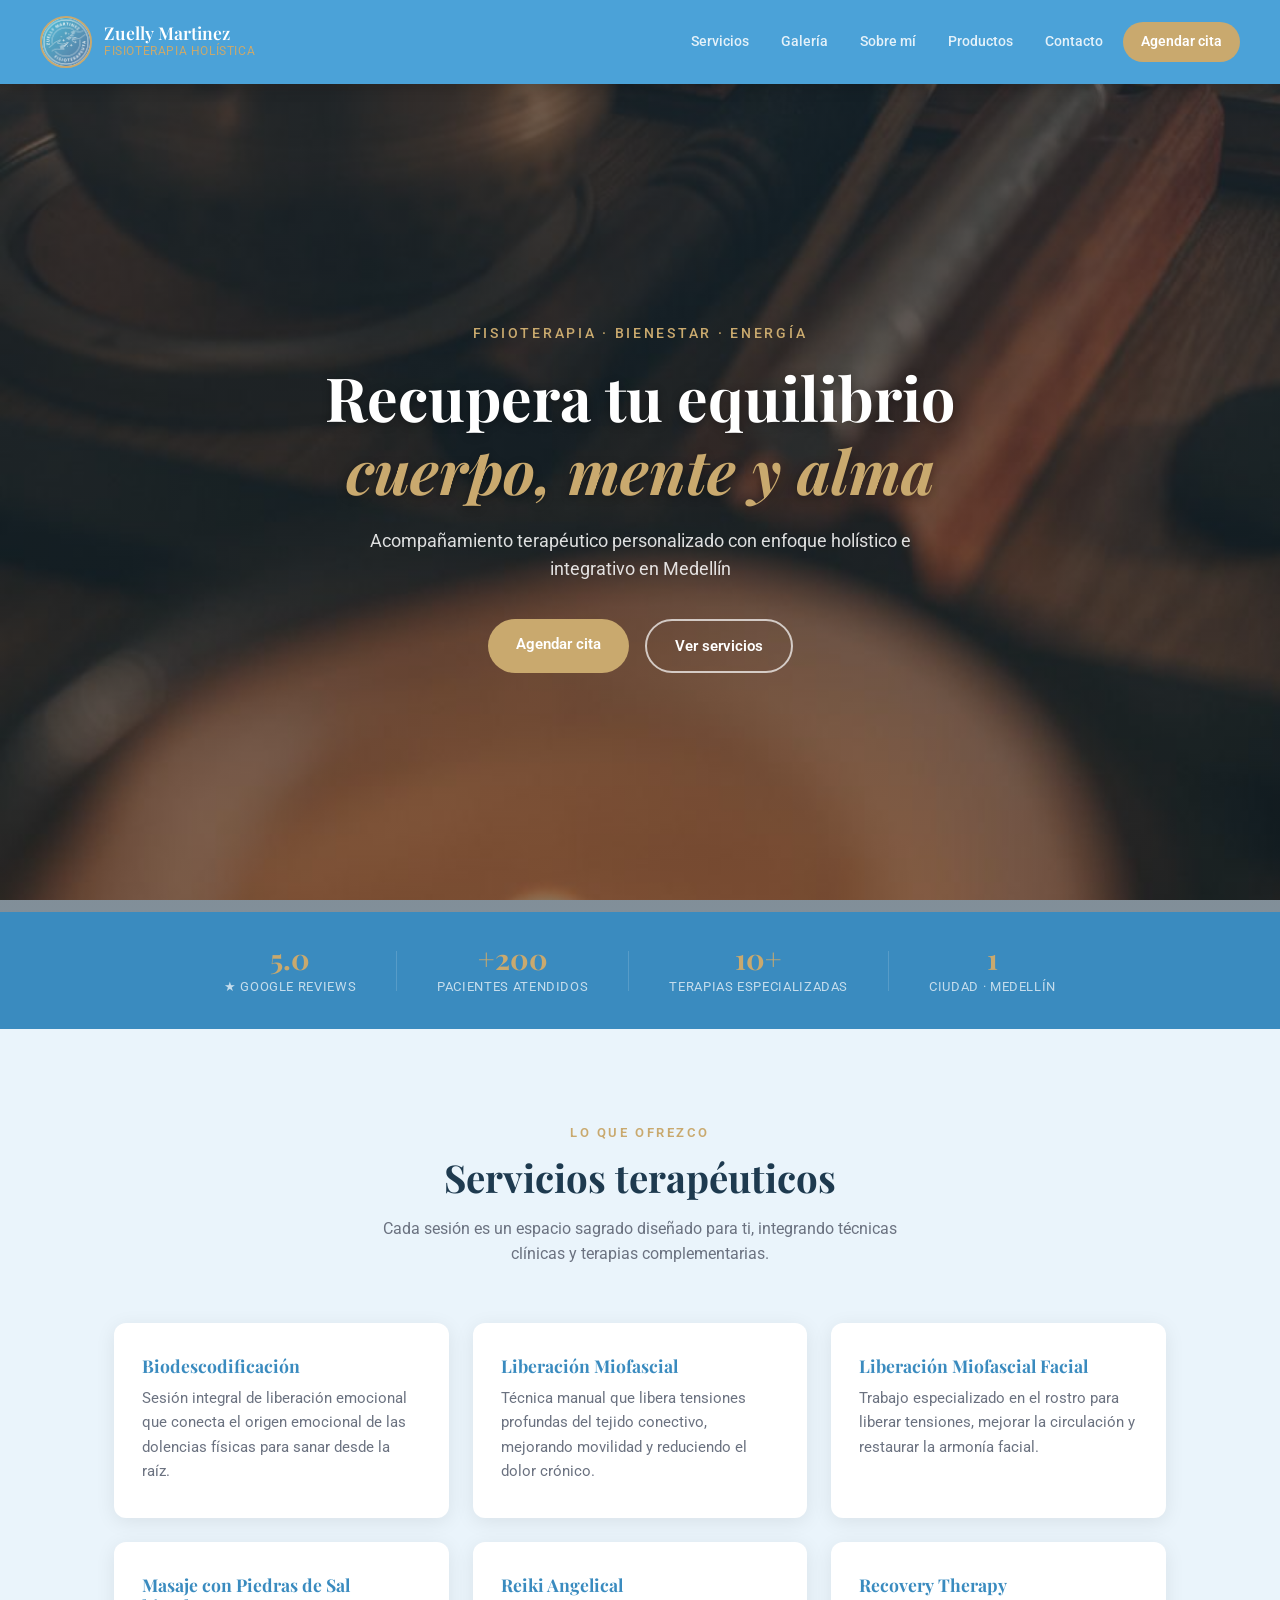
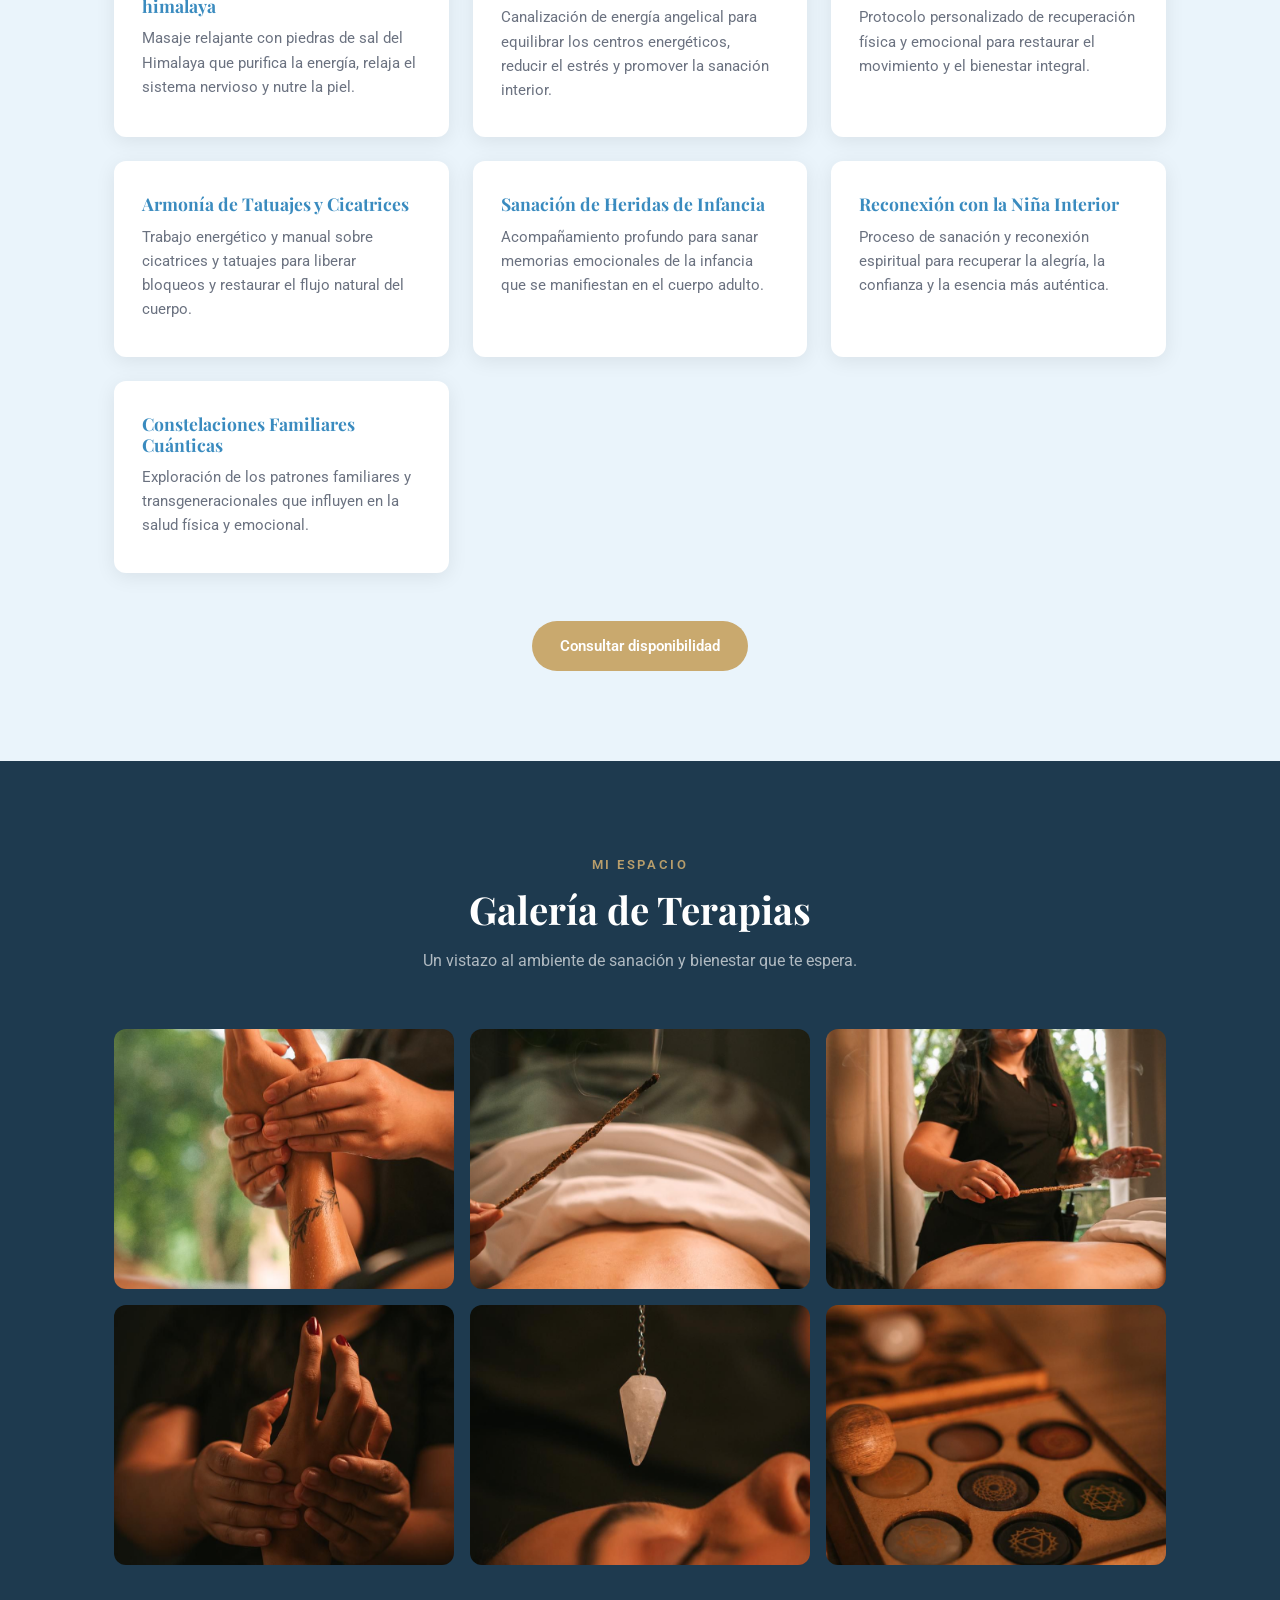
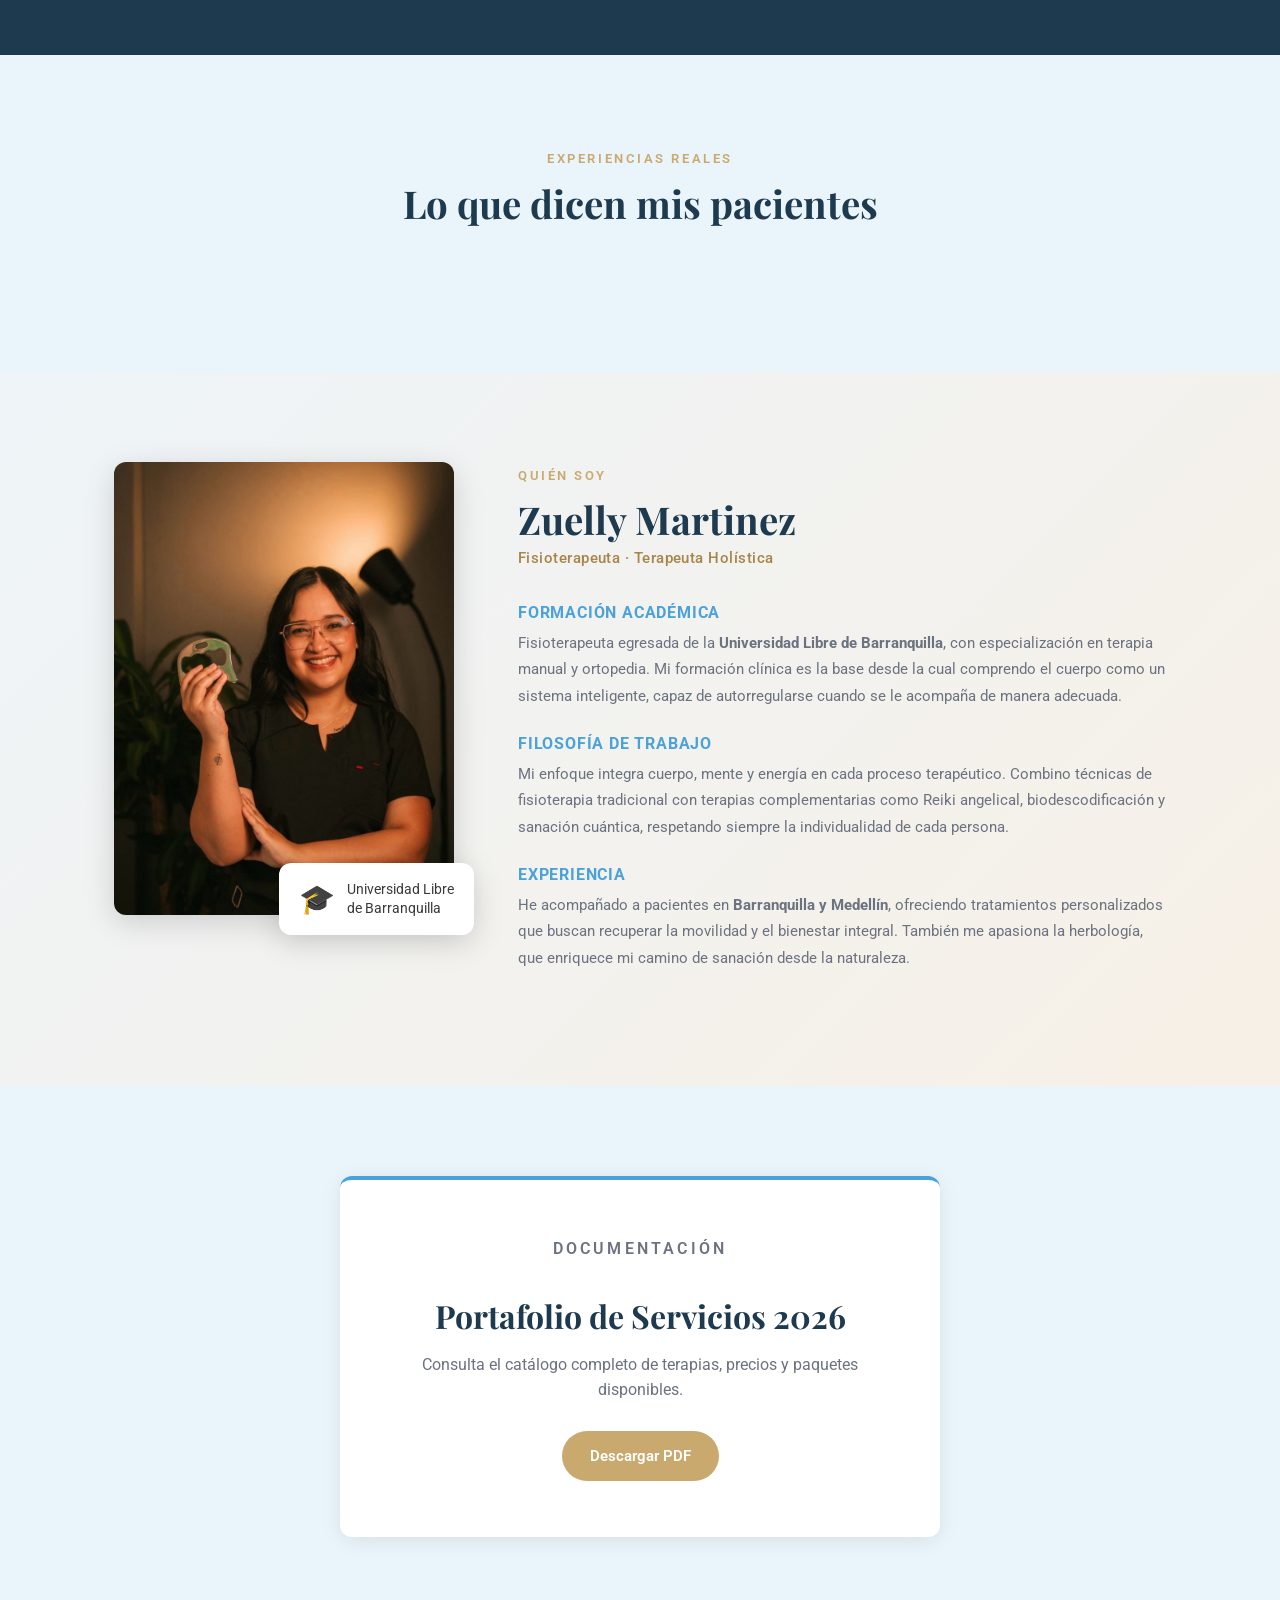
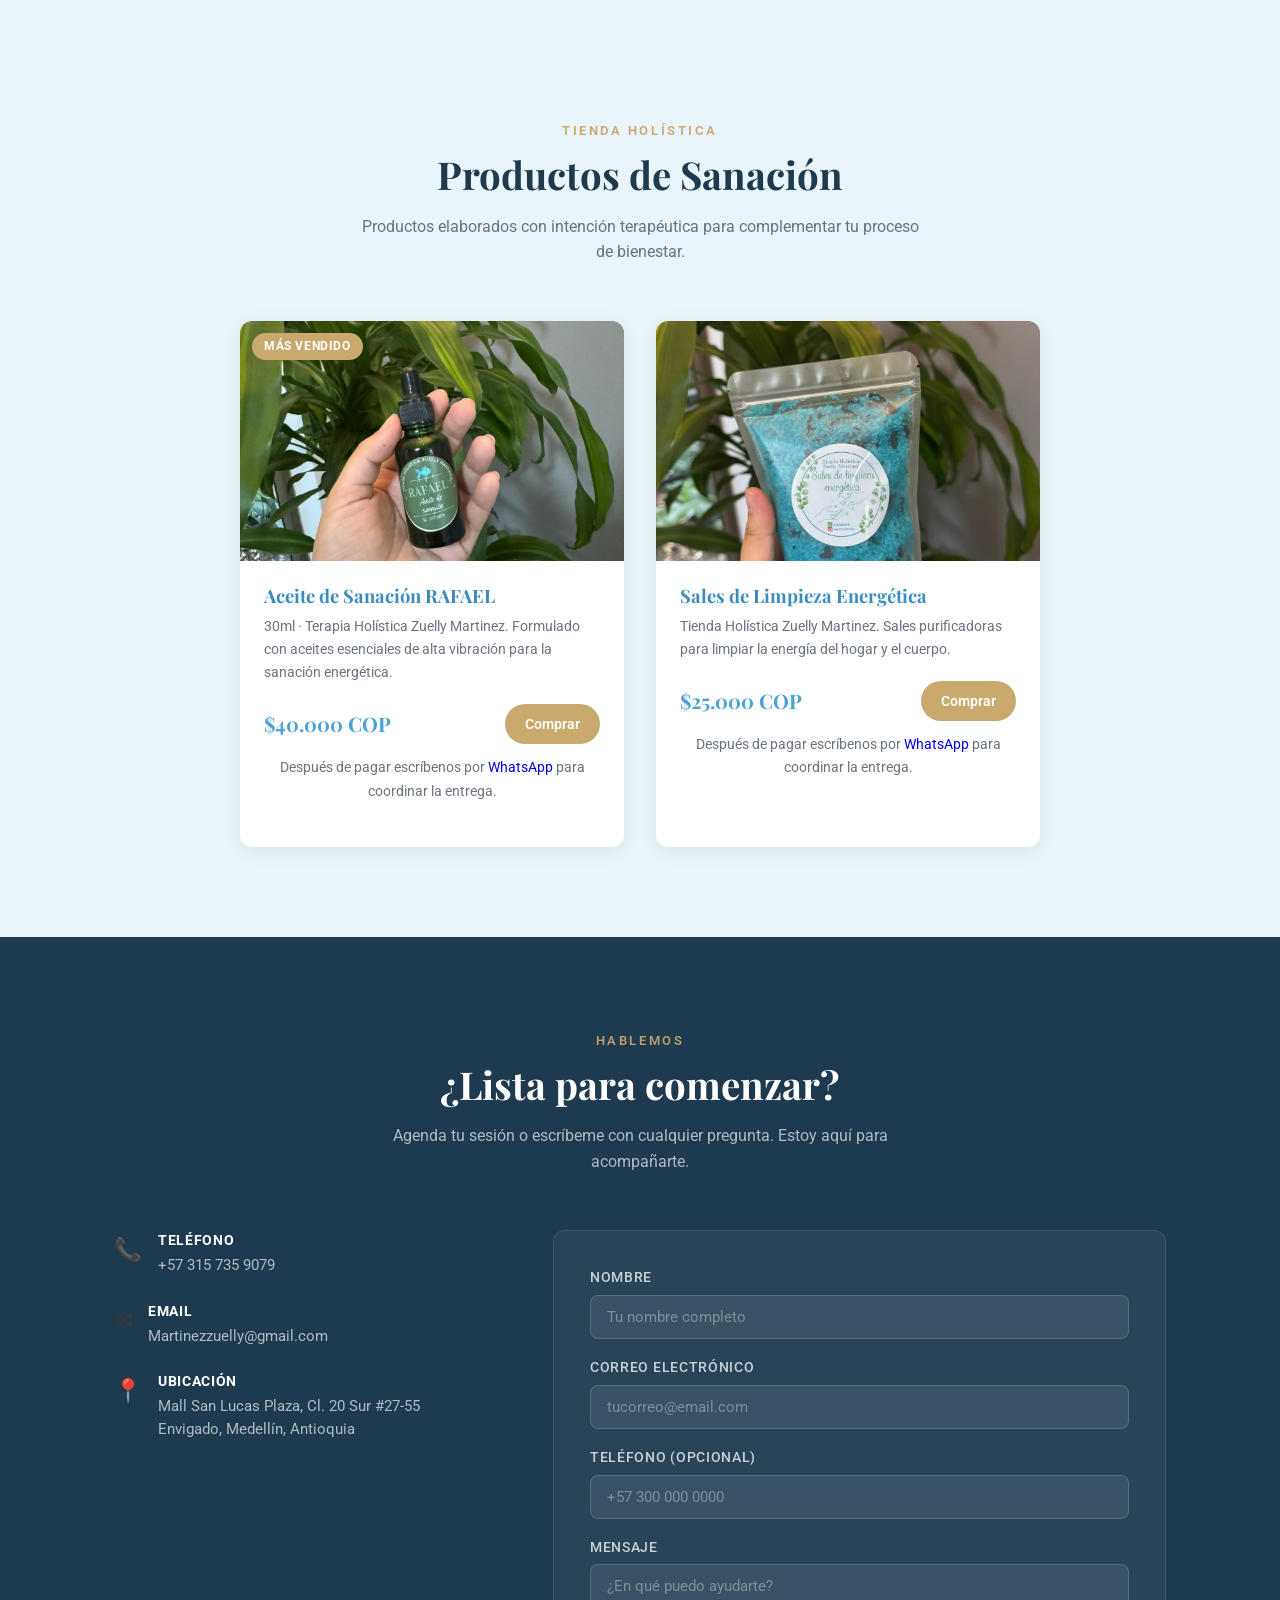
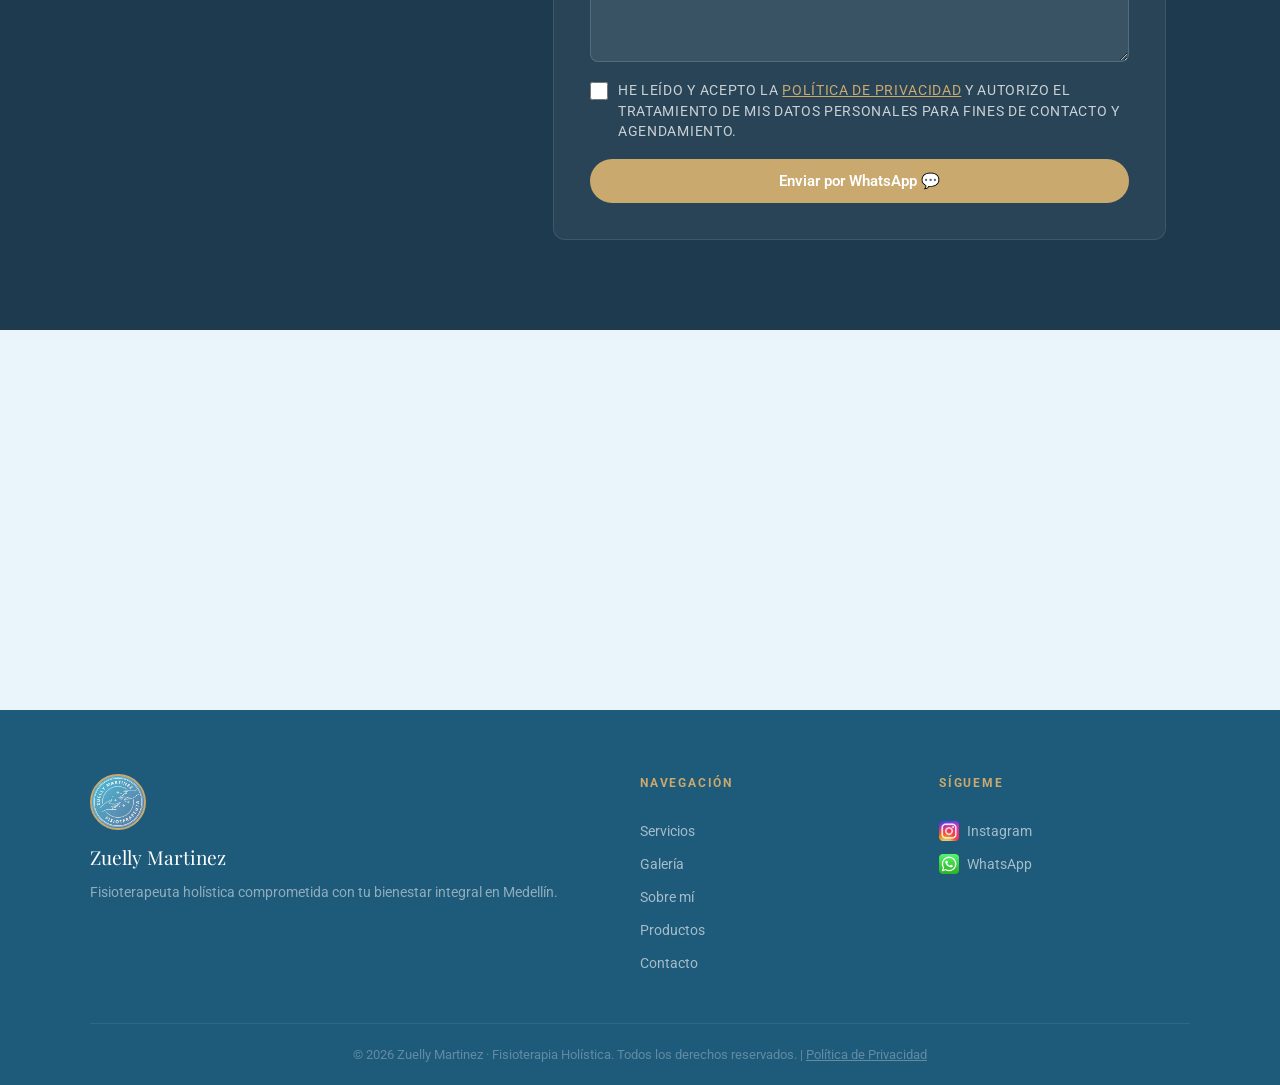
==== index.html @ 464d1be0 "Actualización de la página web" ====
<!DOCTYPE html>
<html lang="es">
<head>
  <meta charset="UTF-8">
  <meta name="viewport" content="width=device-width, initial-scale=1.0">
  <title>Zuelly Martinez · Fisioterapia Holística</title>
  <meta name="description" content="Fisioterapia holística en Medellín. Terapia manual, biodescodificación, Reiki angelical y más. Atención personalizada con Zuelly Martinez.">
  <link rel="icon" type="image/jpeg" href="Imagen7.jpg">
  <link rel="apple-touch-icon" href="Imagen7.jpg">
  <link rel="preconnect" href="https://fonts.googleapis.com">
  <link rel="preconnect" href="https://fonts.gstatic.com" crossorigin>
  <link href="https://fonts.googleapis.com/css2?family=Playfair+Display:ital,wght@0,400;0,600;0,700;1,400&family=Roboto:wght@300;400;500;700&display=swap" rel="stylesheet">
  <link rel="stylesheet" href="style.css">
</head>
<body>

  <!-- ── HEADER ── -->
  <header class="encabezado" id="encabezado">
    <div class="logo-nav">
      <img src="Imagen7.jpg" alt="Logo Zuelly Martinez Fisioterapeuta" class="logo">
      <div class="logo-texto">
        <span class="logo-nombre">Zuelly Martinez</span>
        <span class="logo-subtitulo">Fisioterapia Holística</span>
      </div>
    </div>
    <button class="hamburguesa" id="btnMenu" aria-label="Abrir menú" aria-expanded="false">
      <span></span><span></span><span></span>
    </button>
    <nav id="menuNav">
      <a href="#servicios" class="nav-link">Servicios</a>
      <a href="#galeria" class="nav-link">Galería</a>
      <a href="#sobre" class="nav-link">Sobre mí</a>
      <a href="#productos" class="nav-link">Productos</a>
      <a href="#contacto" class="nav-link">Contacto</a>
      <a href="https://wa.me/573157359079?text=Hola, quiero agendar una cita" class="nav-cita" target="_blank">Agendar cita</a>
    </nav>
  </header>

  <!-- ── HERO ── -->
  <section class="hero" id="hero">
    <div class="hero-contenido">
      <p class="hero-etiqueta">Fisioterapia · Bienestar · Energía</p>
      <h1>Recupera tu equilibrio<br><em>cuerpo, mente y alma</em></h1>
      <p class="hero-desc">Acompañamiento terapéutico personalizado con enfoque holístico e integrativo en Medellín</p>
      <div class="hero-botones">
        <a href="https://wa.me/573157359079?text=Hola, quiero agendar una cita" class="btn btn-primario" target="_blank">Agendar cita</a>
        <a href="#servicios" class="btn btn-secundario">Ver servicios</a>
      </div>
    </div>
  </section>

  <!-- ── FRANJA DE CONFIANZA ── -->
  <div class="franja-confianza">
    <div class="franja-item"><span class="franja-num">5.0</span><span class="franja-label">★ Google Reviews</span></div>
    <div class="franja-sep"></div>
    <div class="franja-item"><span class="franja-num">+200</span><span class="franja-label">Pacientes atendidos</span></div>
    <div class="franja-sep"></div>
    <div class="franja-item"><span class="franja-num">10+</span><span class="franja-label">Terapias especializadas</span></div>
    <div class="franja-sep"></div>
    <div class="franja-item"><span class="franja-num">1</span><span class="franja-label">Ciudad · Medellín</span></div>
  </div>

  <!-- ── SERVICIOS ── -->
  <section id="servicios" class="seccion seccion-clara">
    <div class="contenedor">
      <div class="seccion-encabezado animar">
        <p class="etiqueta-seccion">Lo que ofrezco</p>
        <h2>Servicios terapéuticos</h2>
        <p class="seccion-desc">Cada sesión es un espacio sagrado diseñado para ti, integrando técnicas clínicas y terapias complementarias.</p>
      </div>
      <div class="servicios-grid">

        <div class="servicio-card animar">
          <h3>Biodescodificación</h3>
          <p>Sesión integral de liberación emocional que conecta el origen emocional de las dolencias físicas para sanar desde la raíz.</p>
        </div>

        <div class="servicio-card animar">
          <h3>Liberación Miofascial</h3>
          <p>Técnica manual que libera tensiones profundas del tejido conectivo, mejorando movilidad y reduciendo el dolor crónico.</p>
        </div>

        <div class="servicio-card animar">
          <h3>Liberación Miofascial Facial</h3>
          <p>Trabajo especializado en el rostro para liberar tensiones, mejorar la circulación y restaurar la armonía facial.</p>
        </div>

        <div class="servicio-card animar">
          <h3>Masaje con Piedras de Sal himalaya</h3>
          <p>Masaje relajante con piedras de sal del Himalaya que purifica la energía, relaja el sistema nervioso y nutre la piel.</p>
        </div>

        <div class="servicio-card animar">
          <h3>Reiki Angelical</h3>
          <p>Canalización de energía angelical para equilibrar los centros energéticos, reducir el estrés y promover la sanación interior.</p>
        </div>

        <div class="servicio-card animar">
          <h3>Recovery Therapy</h3>
          <p>Protocolo personalizado de recuperación física y emocional para restaurar el movimiento y el bienestar integral.</p>
        </div>

        <div class="servicio-card animar">
          <h3>Armonía de Tatuajes y Cicatrices</h3>
          <p>Trabajo energético y manual sobre cicatrices y tatuajes para liberar bloqueos y restaurar el flujo natural del cuerpo.</p>
        </div>

        <div class="servicio-card animar">
          <h3>Sanación de Heridas de Infancia</h3>
          <p>Acompañamiento profundo para sanar memorias emocionales de la infancia que se manifiestan en el cuerpo adulto.</p>
        </div>

        <div class="servicio-card animar">
          <h3>Reconexión con la Niña Interior</h3>
          <p>Proceso de sanación y reconexión espiritual para recuperar la alegría, la confianza y la esencia más auténtica.</p>
        </div>

        <div class="servicio-card animar">
          <h3>Constelaciones Familiares Cuánticas</h3>
          <p>Exploración de los patrones familiares y transgeneracionales que influyen en la salud física y emocional.</p>
        </div>

      </div>
      <div class="seccion-cta animar">
        <a href="https://wa.me/573157359079?text=Hola, quiero saber más sobre los servicios" class="btn btn-primario" target="_blank">Consultar disponibilidad</a>
      </div>
    </div>
  </section>

  <!-- ── GALERÍA ── -->
  <section id="galeria" class="seccion seccion-oscura">
    <div class="contenedor">
      <div class="seccion-encabezado animar">
        <p class="etiqueta-seccion etiqueta-clara">Mi espacio</p>
        <h2 class="titulo-claro">Galería de Terapias</h2>
        <p class="seccion-desc seccion-desc-clara">Un vistazo al ambiente de sanación y bienestar que te espera.</p>
      </div>
      <div class="galeria">
        <img src="Imagen9.jpeg" alt="Terapia emocional" class="animar">
        <img src="Imagen2.jpeg" alt="Liberación miofascial" class="animar">
        <img src="Imagen3.jpeg" alt="Aromaterapia y sahumerios" class="animar">
        <img src="Imagen4.jpeg" alt="Masaje de manos" class="animar">
        <img src="Imagen5.jpeg" alt="Liberación" class="animar">
        <img src="Imagen6.jpeg" alt="Reiki Angelical" class="animar">
      </div>
    </div>
  </section>

  <!-- ── TESTIMONIOS ── -->
  <section id="testimonios" class="seccion seccion-clara">
    <div class="contenedor">
      <div class="seccion-encabezado animar">
        <p class="etiqueta-seccion">Experiencias reales</p>
        <h2>Lo que dicen mis pacientes</h2>
      </div>
      <script src="https://elfsightcdn.com/platform.js" async></script>
      <div class="elfsight-app-b4d29e87-2f06-43e1-bfb2-ed4f11921276" data-elfsight-app-lazy></div>
    </div>
  </section>

  <!-- ── SOBRE MÍ ── -->
  <section id="sobre" class="seccion seccion-acento">
    <div class="contenedor">
      <div class="sobre-grid">
        <div class="sobre-imagen animar-izq">
          <img src="Imagen1.jpeg" alt="Zuelly Martinez Fisioterapeuta" class="foto-perfil">
          <div class="sobre-badge">
            <span>🎓</span>
            <p>Universidad Libre<br>de Barranquilla</p>
          </div>
        </div>
        <div class="sobre-texto animar-der">
          <p class="etiqueta-seccion">Quién soy</p>
          <h2>Zuelly Martinez</h2>
          <p class="sobre-cargo">Fisioterapeuta · Terapeuta Holística</p>

          <div class="sobre-bloque">
            <h3>Formación Académica</h3>
            <p>Fisioterapeuta egresada de la <strong>Universidad Libre de Barranquilla</strong>, con especialización en terapia manual y ortopedia. Mi formación clínica es la base desde la cual comprendo el cuerpo como un sistema inteligente, capaz de autorregularse cuando se le acompaña de manera adecuada.</p>
          </div>

          <div class="sobre-bloque">
            <h3>Filosofía de Trabajo</h3>
            <p>Mi enfoque integra cuerpo, mente y energía en cada proceso terapéutico. Combino técnicas de fisioterapia tradicional con terapias complementarias como Reiki angelical, biodescodificación y sanación cuántica, respetando siempre la individualidad de cada persona.</p>
          </div>

          <div class="sobre-bloque">
            <h3>Experiencia</h3>
            <p>He acompañado a pacientes en <strong>Barranquilla y Medellín</strong>, ofreciendo tratamientos personalizados que buscan recuperar la movilidad y el bienestar integral. También me apasiona la herbología, que enriquece mi camino de sanación desde la naturaleza.</p>
          </div>

          
        </div>
      </div>
    </div>
  </section>

  <!-- ── PORTAFOLIO ── -->
  <section id="portafolio" class="seccion seccion-clara">
    <div class="contenedor">
      <div class="portafolio-caja animar">
        <p class="etiqueta-seccion">Documentación</p>
        <h2>Portafolio de Servicios 2026</h2>
        <p>Consulta el catálogo completo de terapias, precios y paquetes disponibles.</p>
        <a href="Portafolio.pdf" class="btn btn-primario" target="_blank">Descargar PDF</a>
      </div>
    </div>
  </section>

  <!-- ── PRODUCTOS ── -->
  <section id="productos" class="seccion seccion-clara">
    <div class="contenedor">
      <div class="seccion-encabezado animar">
        <p class="etiqueta-seccion">Tienda holística</p>
        <h2>Productos de Sanación</h2>
        <p class="seccion-desc">Productos elaborados con intención terapéutica para complementar tu proceso de bienestar.</p>
      </div>
      <div class="productos-grid">

        <div class="producto-card animar">
          <div class="producto-imagen">
            <img src="Aceite1.jpeg" alt="Aceite de sanación RAFAEL">
            <span class="producto-badge">Más vendido</span>
          </div>
          <div class="producto-info">
            <h3>Aceite de Sanación RAFAEL</h3>
            <p>30ml · Terapia Holística Zuelly Martinez. Formulado con aceites esenciales de alta vibración para la sanación energética.</p>
            <div class="producto-footer">
              <span class="precio">$40.000 COP</span>
              <a href="https://checkout.bold.co/payment/LNK_QHDM77VM5R" class="btn btn-primario btn-sm" target="_blank">Comprar</a>
            </div>
            <p class="producto-nota">Después de pagar escríbenos por <a href="https://wa.me/573157359079?text=Hola%20Zuelly%2C%20acabo%20de%20pagar%20el%20Aceite%20RAFAEL%20%F0%9F%8C%BF%20%C2%BFc%C3%B3mo%20coordinamos%20la%20entrega%3F" target="_blank">WhatsApp</a> para coordinar la entrega.</p>
          </div>
        </div>

        <div class="producto-card animar">
          <div class="producto-imagen">
            <img src="Sal1.jpeg" alt="Sales de limpieza energética">
          </div>
          <div class="producto-info">
            <h3>Sales de Limpieza Energética</h3>
            <p>Tienda Holística Zuelly Martinez. Sales purificadoras para limpiar la energía del hogar y el cuerpo.</p>
            <div class="producto-footer">
              <span class="precio">$25.000 COP</span>
              <a href="https://checkout.bold.co/payment/LNK_18GA91V3G4" class="btn btn-primario btn-sm" target="_blank">Comprar</a>
            </div>
            <p class="producto-nota">Después de pagar escríbenos por <a href="https://wa.me/573157359079?text=Hola%20Zuelly%2C%20acabo%20de%20pagar%20las%20Sales%20Energ%C3%A9ticas%20%E2%9C%A8%20%C2%BFc%C3%B3mo%20coordinamos%20la%20entrega%3F" target="_blank">WhatsApp</a> para coordinar la entrega.</p>
          </div>
        </div>

      </div>
    </div>
  </section>

  <!-- ── CONTACTO ── -->
  <section id="contacto" class="seccion seccion-oscura">
    <div class="contenedor">
      <div class="seccion-encabezado animar">
        <p class="etiqueta-seccion etiqueta-clara">Hablemos</p>
        <h2 class="titulo-claro">¿Lista para comenzar?</h2>
        <p class="seccion-desc seccion-desc-clara">Agenda tu sesión o escríbeme con cualquier pregunta. Estoy aquí para acompañarte.</p>
      </div>
      <div class="contacto-grid">

        <div class="contacto-info animar-izq">
          <div class="contacto-dato">
            <span class="contacto-icono">📞</span>
            <div>
              <strong>Teléfono</strong>
              <p>+57 315 735 9079</p>
            </div>
          </div>
          <div class="contacto-dato">
            <span class="contacto-icono">✉</span>
            <div>
              <strong>Email</strong>
              <p>Martinezzuelly@gmail.com</p>
            </div>
          </div>
          <div class="contacto-dato">
            <span class="contacto-icono">📍</span>
            <div>
              <strong>Ubicación</strong>
              <p>Mall San Lucas Plaza, Cl. 20 Sur #27-55<br>Envigado, Medellín, Antioquia</p>
            </div>
          </div>
          </a>
        </div>

        <form class="formulario-contacto animar-der" id="formContacto">
          <div class="campo">
            <label for="nombre">Nombre</label>
            <input type="text" id="nombre" name="nombre" placeholder="Tu nombre completo" required>
          </div>
          <div class="campo">
            <label for="email">Correo electrónico</label>
            <input type="email" id="email" name="email" placeholder="tucorreo@email.com" required>
          </div>
          <div class="campo">
            <label for="telefono">Teléfono (opcional)</label>
            <input type="tel" id="telefono" name="telefono" placeholder="+57 300 000 0000">
          </div>
          <div class="campo">
            <label for="mensaje">Mensaje</label>
            <textarea id="mensaje" name="mensaje" rows="4" placeholder="¿En qué puedo ayudarte?" required></textarea>
          </div>
          <div class="campo campo-consentimiento">
            <label class="check-privacidad">
              <input type="checkbox" id="consentimiento" name="consentimiento" required>
              <span>He leído y acepto la <a href="politicas-privacidad.html" target="_blank">Política de Privacidad</a> y autorizo el tratamiento de mis datos personales para fines de contacto y agendamiento.</span>
            </label>
          </div>
          <button type="submit" class="btn btn-primario">Enviar por WhatsApp 💬</button>
        </form>

      </div>
    </div>
  </section>

  <!-- ── MAPA ── -->
  <div class="mapa">
    <iframe src="https://www.google.com/maps/embed?pb=!1m18!1m12!1m3!1d3966.6259083208843!2d-75.57082388940442!3d6.1807991270250255!2m3!1f0!2f0!3f0!3m2!1i1024!2i768!4f13.1!3m3!1m2!1s0x8e4682f6a94a55e3%3A0x7a256710fd4fad69!2sSan%20Lucas%20Plaza!5e0!3m2!1ses!2sco!4v1767748497075!5m2!1ses!2sco"
      width="100%" height="100%" style="border:0;" allowfullscreen="" loading="lazy" referrerpolicy="no-referrer-when-downgrade">
    </iframe>
  </div>

  <!-- ── FOOTER ── -->
  <footer class="footer">
    <div class="footer-grid">
      <div class="footer-marca">
        <img src="Imagen7.jpg" alt="Logo Zuelly Martinez" class="footer-logo">
        <p class="footer-nombre">Zuelly Martinez</p>
        <p class="footer-desc">Fisioterapeuta holística comprometida con tu bienestar integral en Medellín.</p>
      </div>
      <div class="footer-links">
        <p class="footer-titulo">Navegación</p>
        <a href="#servicios">Servicios</a>
        <a href="#galeria">Galería</a>
        <a href="#sobre">Sobre mí</a>
        <a href="#productos">Productos</a>
        <a href="#contacto">Contacto</a>
      </div>
      <div class="footer-redes">
        <p class="footer-titulo">Sígueme</p>
        <a href="https://www.instagram.com/martinezzuellyy?igsh=MWkweWhjbnFtM3dxbA==" target="_blank" class="footer-red">
          <img src="logoig.png" alt="Instagram" class="icono-red"> Instagram
        </a>
        <a href="https://wa.me/message/W6KN2INZDE35G1" target="_blank" class="footer-red">
          <img src="Logowhats.png" alt="WhatsApp" class="icono-red"> WhatsApp
        </a>
      </div>
    </div>
    <div class="footer-bottom">
      <p>&copy; 2026 Zuelly Martinez · Fisioterapia Holística. Todos los derechos reservados. | <a href="politicas-privacidad.html" style="color:inherit;text-decoration:underline;">Política de Privacidad</a></p>
    </div>
  </footer>

  <script>
    // ── Menú hamburguesa ──
    const btnMenu = document.getElementById('btnMenu');
    const menuNav = document.getElementById('menuNav');

    btnMenu.addEventListener('click', () => {
      const abierto = menuNav.classList.toggle('abierto');
      btnMenu.classList.toggle('activo');
      btnMenu.setAttribute('aria-expanded', abierto);
    });

    document.querySelectorAll('.nav-link, .nav-cita').forEach(link => {
      link.addEventListener('click', () => {
        menuNav.classList.remove('abierto');
        btnMenu.classList.remove('activo');
        btnMenu.setAttribute('aria-expanded', false);
      });
    });

    // ── Header scroll: se vuelve más compacto al bajar ──
    window.addEventListener('scroll', () => {
      document.getElementById('encabezado').classList.toggle('scrolled', window.scrollY > 50);
    });

    // ── Formulario → WhatsApp ──
    document.getElementById('formContacto').addEventListener('submit', function(e) {
      e.preventDefault();
      const nombre   = document.getElementById('nombre').value.trim();
      const email    = document.getElementById('email').value.trim();
      const telefono = document.getElementById('telefono').value.trim();
      const mensaje  = document.getElementById('mensaje').value.trim();
      const consentimiento = document.getElementById('consentimiento').checked;

      if (!consentimiento) {
        alert('Para continuar, por favor acepta la Política de Privacidad.');
        return;
      }

      let texto = `Hola Zuelly, te escribo desde tu página web 👋\n\n`;
      texto += `*Nombre:* ${nombre}\n`;
      texto += `*Email:* ${email}\n`;
      if (telefono) texto += `*Teléfono:* ${telefono}\n`;
      texto += `\n*Mensaje:*\n${mensaje}`;

      window.open(`https://wa.me/573157359079?text=${encodeURIComponent(texto)}`, '_blank');
      this.reset();
    });

    // ── Animaciones al hacer scroll ──
    const observador = new IntersectionObserver((entradas) => {
      entradas.forEach(entrada => {
        if (entrada.isIntersecting) {
          entrada.target.classList.add('visible');
          observador.unobserve(entrada.target);
        }
      });
    }, { threshold: 0.12 });

    document.querySelectorAll('.animar, .animar-izq, .animar-der').forEach(el => {
      observador.observe(el);
    });
  </script>
</body>
</html>
---- style.css ----
/* ═══════════════════════════════════════
   VARIABLES Y BASE
═══════════════════════════════════════ */
:root {
  --primario:    #4ba2d8;   /* azul celeste */
  --primario-d:  #3a8bbf;   /* azul celeste oscuro */
  --acento:      #c9a96e;   /* dorado cálido */
  --acento-d:    #a8854a;   /* dorado oscuro */
  --oscuro:      #1e3a4f;   /* azul muy oscuro */
  --claro:       #eaf4fb;   /* fondo azul muy claro */
  --blanco:      #ffffff;
  --texto:       #3a3a3a;
  --texto-suave: #6b7280;
  --radio:       12px;
  --sombra:      0 4px 20px rgba(0,0,0,0.08);
  --sombra-hover:0 8px 30px rgba(0,0,0,0.15);
  --transicion:  0.3s ease;
}

*, *::before, *::after { box-sizing: border-box; margin: 0; padding: 0; }

html { scroll-behavior: smooth; }

body {
  font-family: 'Roboto', sans-serif;
  color: var(--texto);
  background: var(--claro);
  line-height: 1.6;
}

h1, h2, h3 { font-family: 'Playfair Display', serif; line-height: 1.2; }

img { max-width: 100%; display: block; }

a { text-decoration: none; }

.contenedor {
  max-width: 1100px;
  margin: 0 auto;
  padding: 0 24px;
}

/* ═══════════════════════════════════════
   BOTONES
═══════════════════════════════════════ */
.btn {
  display: inline-block;
  padding: 13px 28px;
  border-radius: 50px;
  font-weight: 600;
  font-size: 0.95rem;
  transition: all var(--transicion);
  cursor: pointer;
  border: none;
  font-family: 'Roboto', sans-serif;
}

.btn-primario {
  background: var(--acento);
  color: var(--blanco);
}
.btn-primario:hover {
  background: var(--acento-d);
  transform: translateY(-2px);
  box-shadow: 0 6px 20px rgba(201,169,110,0.4);
}

.btn-secundario {
  background: transparent;
  color: var(--blanco);
  border: 2px solid rgba(255,255,255,0.7);
}
.btn-secundario:hover {
  background: rgba(255,255,255,0.15);
  border-color: var(--blanco);
}

.btn-whatsapp {
  background: #25d366;
  color: var(--blanco);
  display: inline-block;
  padding: 13px 28px;
  border-radius: 50px;
  font-weight: 600;
  font-size: 0.95rem;
  transition: all var(--transicion);
  margin-top: 8px;
}
.btn-whatsapp:hover {
  background: #1ebe5d;
  transform: translateY(-2px);
  box-shadow: 0 6px 20px rgba(37,211,102,0.4);
}

.btn-sm { padding: 9px 20px; font-size: 0.88rem; }

/* ═══════════════════════════════════════
   HEADER
═══════════════════════════════════════ */
.encabezado {
  position: sticky;
  top: 0;
  z-index: 1000;
  display: flex;
  justify-content: space-between;
  align-items: center;
  padding: 16px 40px;
  background: var(--primario);
  box-shadow: 0 2px 15px rgba(0,0,0,0.2);
  transition: padding var(--transicion), background var(--transicion);
}

.encabezado.scrolled {
  padding: 10px 40px;
  background: var(--primario-d);
}

.logo-nav { display: flex; align-items: center; gap: 12px; }

.logo {
  width: 52px; height: 52px;
  border-radius: 50%;
  object-fit: cover;
  border: 2px solid var(--acento);
  transition: width var(--transicion), height var(--transicion);
}
.encabezado.scrolled .logo { width: 40px; height: 40px; }

.logo-texto { display: flex; flex-direction: column; }
.logo-nombre {
  font-family: 'Playfair Display', serif;
  font-size: 1.1rem;
  color: var(--blanco);
  font-weight: 600;
  line-height: 1.1;
}
.logo-subtitulo {
  font-size: 0.75rem;
  color: var(--acento);
  letter-spacing: 0.05em;
  text-transform: uppercase;
}

#menuNav { display: flex; align-items: center; gap: 8px; }

#menuNav a {
  color: rgba(255,255,255,0.85);
  font-size: 0.9rem;
  font-weight: 500;
  padding: 6px 12px;
  border-radius: 6px;
  transition: color var(--transicion), background var(--transicion);
}
#menuNav a:hover { color: var(--blanco); background: rgba(255,255,255,0.1); }

.nav-cita {
  background: var(--acento) !important;
  color: var(--blanco) !important;
  border-radius: 50px !important;
  padding: 8px 18px !important;
  font-weight: 600 !important;
}
.nav-cita:hover {
  background: var(--acento-d) !important;
  transform: translateY(-1px);
}

/* Hamburguesa */
.hamburguesa {
  display: none;
  flex-direction: column;
  justify-content: space-between;
  width: 28px; height: 20px;
  background: none; border: none;
  cursor: pointer; padding: 0; z-index: 100;
}
.hamburguesa span {
  display: block; width: 100%; height: 2.5px;
  background: var(--blanco); border-radius: 3px;
  transition: transform 0.3s ease, opacity 0.3s ease;
}
.hamburguesa.activo span:nth-child(1) { transform: translateY(8.75px) rotate(45deg); }
.hamburguesa.activo span:nth-child(2) { opacity: 0; }
.hamburguesa.activo span:nth-child(3) { transform: translateY(-8.75px) rotate(-45deg); }

/* ═══════════════════════════════════════
   HERO
═══════════════════════════════════════ */
.hero {
  background-image: url('Imagen10.jpg');
  background-size: cover;
  background-position: center;
  background-attachment: fixed;
  position: relative;
  min-height: 92vh;
  display: flex;
  align-items: center;
  justify-content: center;
  text-align: center;
  color: var(--blanco);
}

.hero::before {
  content: "";
  position: absolute; inset: 0;
  background: linear-gradient(to bottom, rgba(26,43,56,0.65) 0%, rgba(26,43,56,0.5) 100%);
}

.hero-contenido {
  position: relative; z-index: 2;
  max-width: 750px;
  padding: 40px 24px;
}

.hero-etiqueta {
  font-size: 0.85rem;
  letter-spacing: 0.2em;
  text-transform: uppercase;
  color: var(--acento);
  margin-bottom: 16px;
  font-weight: 500;
}

.hero-contenido h1 {
  font-size: clamp(2.2rem, 5vw, 3.8rem);
  margin-bottom: 20px;
  text-shadow: 0 2px 10px rgba(0,0,0,0.3);
}

.hero-contenido h1 em {
  font-style: italic;
  color: var(--acento);
}

.hero-desc {
  font-size: 1.1rem;
  color: rgba(255,255,255,0.85);
  margin-bottom: 36px;
  max-width: 560px;
  margin-left: auto;
  margin-right: auto;
}

.hero-botones { display: flex; gap: 16px; justify-content: center; flex-wrap: wrap; }

/* ═══════════════════════════════════════
   FRANJA DE CONFIANZA
═══════════════════════════════════════ */
.franja-confianza {
  background: var(--primario-d);
  display: flex;
  justify-content: center;
  align-items: center;
  gap: 0;
  flex-wrap: wrap;
  padding: 24px 40px;
}

.franja-item {
  display: flex;
  flex-direction: column;
  align-items: center;
  padding: 8px 40px;
  text-align: center;
}

.franja-num {
  font-family: 'Playfair Display', serif;
  font-size: 1.8rem;
  color: var(--acento);
  font-weight: 700;
  line-height: 1;
}

.franja-label {
  font-size: 0.8rem;
  color: rgba(255,255,255,0.7);
  margin-top: 4px;
  text-transform: uppercase;
  letter-spacing: 0.05em;
}

.franja-sep {
  width: 1px;
  height: 40px;
  background: rgba(255,255,255,0.15);
}

/* ═══════════════════════════════════════
   SECCIONES BASE
═══════════════════════════════════════ */
.seccion { padding: 90px 0; }

.seccion-clara { background: #eaf4fb; }
.seccion-oscura { background: var(--oscuro); }
.seccion-acento { background: linear-gradient(135deg, #eef4f8 0%, #f7f0e6 100%); }

.seccion-encabezado {
  text-align: center;
  margin-bottom: 56px;
}

.seccion-encabezado h2 {
  font-size: clamp(1.8rem, 3vw, 2.6rem);
  color: var(--oscuro);
  margin-bottom: 16px;
}

.titulo-claro { color: var(--blanco) !important; }

.etiqueta-seccion {
  display: inline-block;
  font-size: 0.8rem;
  letter-spacing: 0.2em;
  text-transform: uppercase;
  color: var(--acento);
  font-weight: 600;
  margin-bottom: 10px;
}
.etiqueta-clara { color: rgba(201,169,110,0.9) !important; }

.seccion-desc {
  color: var(--texto-suave);
  max-width: 560px;
  margin: 0 auto;
  font-size: 1rem;
}
.seccion-desc-clara { color: rgba(255,255,255,0.65) !important; }

.seccion-cta { text-align: center; margin-top: 48px; }

/* ═══════════════════════════════════════
   SERVICIOS
═══════════════════════════════════════ */
.servicios-grid {
  display: grid;
  grid-template-columns: repeat(auto-fit, minmax(280px, 1fr));
  gap: 24px;
}

.servicio-card {
  background: var(--blanco);
  border-radius: var(--radio);
  padding: 32px 28px;
  box-shadow: var(--sombra);
  transition: transform var(--transicion), box-shadow var(--transicion);
  border-bottom: 3px solid transparent;
}

.servicio-card:hover {
  transform: translateY(-6px);
  box-shadow: var(--sombra-hover);
  border-bottom-color: var(--acento);
}

.servicio-icono {
  font-size: 2.2rem;
  margin-bottom: 16px;
}

.servicio-card h3 {
  font-size: 1.1rem;
  color: var(--primario-d);
  margin-bottom: 10px;
}

.servicio-card p {
  font-size: 0.92rem;
  color: var(--texto-suave);
  line-height: 1.65;
}

/* ═══════════════════════════════════════
   GALERÍA
═══════════════════════════════════════ */
.galeria {
  display: grid;
  grid-template-columns: repeat(3, 1fr);
  gap: 16px;
}

.galeria img {
  width: 100%;
  height: 260px;
  object-fit: cover;
  border-radius: var(--radio);
  transition: transform var(--transicion), box-shadow var(--transicion);
}

.galeria img:hover {
  transform: scale(1.03);
  box-shadow: 0 8px 30px rgba(0,0,0,0.3);
}

/* ═══════════════════════════════════════
   SOBRE MÍ
═══════════════════════════════════════ */
.sobre-grid {
  display: grid;
  grid-template-columns: 340px 1fr;
  gap: 64px;
  align-items: start;
}

.sobre-imagen { position: relative; }

.foto-perfil {
  width: 100%;
  border-radius: var(--radio);
  box-shadow: var(--sombra-hover);
  object-fit: cover;
  aspect-ratio: 3/4;
}

.sobre-badge {
  position: absolute;
  bottom: -20px;
  right: -20px;
  background: var(--blanco);
  border-radius: var(--radio);
  padding: 16px 20px;
  box-shadow: var(--sombra-hover);
  display: flex;
  align-items: center;
  gap: 12px;
  font-size: 0.85rem;
  color: var(--texto);
  line-height: 1.4;
}

.sobre-badge span { font-size: 1.8rem; }

.sobre-texto h2 {
  font-size: 2.4rem;
  color: var(--oscuro);
  margin-bottom: 4px;
}

.sobre-cargo {
  color: var(--acento-d);
  font-weight: 500;
  margin-bottom: 32px;
  font-size: 0.95rem;
  letter-spacing: 0.03em;
}

.sobre-bloque { margin-bottom: 24px; }

.sobre-bloque h3 {
  font-size: 1rem;
  color: var(--primario);
  margin-bottom: 8px;
  text-transform: uppercase;
  letter-spacing: 0.05em;
  font-family: 'Roboto', sans-serif;
  font-weight: 700;
}

.sobre-bloque p {
  color: var(--texto-suave);
  font-size: 0.95rem;
  line-height: 1.75;
}

/* ═══════════════════════════════════════
   PORTAFOLIO
═══════════════════════════════════════ */
.portafolio-caja {
  background: var(--blanco);
  border-radius: var(--radio);
  box-shadow: var(--sombra);
  padding: 56px 40px;
  text-align: center;
  max-width: 600px;
  margin: 0 auto;
  border-top: 4px solid var(--primario);
}

.portafolio-caja h2 {
  font-size: 2rem;
  color: var(--oscuro);
  margin: 8px 0 16px;
}

.portafolio-caja p {
  color: var(--texto-suave);
  margin-bottom: 28px;
  font-size: 1rem;
}
.productos-grid {
  display: grid;
  grid-template-columns: repeat(auto-fit, minmax(300px, 1fr));
  gap: 32px;
  max-width: 800px;
  margin: 0 auto;
}

.producto-card {
  background: var(--blanco);
  border-radius: var(--radio);
  overflow: hidden;
  box-shadow: var(--sombra);
  transition: transform var(--transicion), box-shadow var(--transicion);
}

.producto-card:hover {
  transform: translateY(-6px);
  box-shadow: var(--sombra-hover);
}

.producto-imagen { position: relative; }

.producto-imagen img {
  width: 100%;
  height: 240px;
  object-fit: cover;
}

.producto-badge {
  position: absolute;
  top: 12px; left: 12px;
  background: var(--acento);
  color: var(--blanco);
  font-size: 0.75rem;
  font-weight: 700;
  padding: 4px 12px;
  border-radius: 50px;
  text-transform: uppercase;
  letter-spacing: 0.05em;
}

.producto-info { padding: 24px; }

.producto-info h3 {
  font-size: 1.15rem;
  color: var(--primario-d);
  margin-bottom: 8px;
}

.producto-info p {
  font-size: 0.9rem;
  color: var(--texto-suave);
  margin-bottom: 20px;
  line-height: 1.6;
}

.producto-nota {
  font-size: 0.8rem;
  color: var(--texto-suave);
  margin-top: 12px;
  text-align: center;
  line-height: 1.5;
}

.producto-footer {
  display: flex;
  justify-content: space-between;
  align-items: center;
}

.precio {
  font-size: 1.25rem;
  font-weight: 700;
  color: var(--primario);
  font-family: 'Playfair Display', serif;
}

/* ═══════════════════════════════════════
   CONTACTO
═══════════════════════════════════════ */
.contacto-grid {
  display: grid;
  grid-template-columns: 1fr 1.6fr;
  gap: 56px;
  align-items: start;
}

.contacto-info { display: flex; flex-direction: column; gap: 24px; }

.contacto-dato {
  display: flex;
  align-items: flex-start;
  gap: 16px;
}

.contacto-icono {
  font-size: 1.4rem;
  margin-top: 2px;
  flex-shrink: 0;
}

.contacto-dato strong {
  display: block;
  color: var(--blanco);
  font-size: 0.85rem;
  text-transform: uppercase;
  letter-spacing: 0.05em;
  margin-bottom: 2px;
}

.contacto-dato p {
  color: rgba(255,255,255,0.65);
  font-size: 0.95rem;
  line-height: 1.5;
}

.formulario-contacto {
  background: rgba(255,255,255,0.05);
  border: 1px solid rgba(255,255,255,0.1);
  border-radius: var(--radio);
  padding: 36px;
  display: flex;
  flex-direction: column;
  gap: 18px;
}

.campo { display: flex; flex-direction: column; gap: 6px; }

.campo label {
  font-size: 0.85rem;
  font-weight: 500;
  color: rgba(255,255,255,0.75);
  text-transform: uppercase;
  letter-spacing: 0.05em;
}

.campo input,
.campo textarea {
  padding: 12px 16px;
  background: rgba(255,255,255,0.08);
  border: 1px solid rgba(255,255,255,0.15);
  border-radius: 8px;
  font-family: 'Roboto', sans-serif;
  font-size: 0.95rem;
  color: var(--blanco);
  transition: border-color var(--transicion), box-shadow var(--transicion);
  outline: none;
  resize: vertical;
}

.campo input::placeholder,
.campo textarea::placeholder { color: rgba(255,255,255,0.35); }

.campo input:focus,
.campo textarea:focus {
  border-color: var(--acento);
  box-shadow: 0 0 0 3px rgba(201,169,110,0.2);
}

.campo-consentimiento { gap: 0; }

.check-privacidad {
  display: flex;
  align-items: flex-start;
  gap: 10px;
  cursor: pointer;
  text-transform: none;
}

.check-privacidad input[type="checkbox"] {
  width: 18px;
  height: 18px;
  min-width: 18px;
  margin-top: 2px;
  accent-color: var(--acento);
  cursor: pointer;
}

.check-privacidad span {
  font-size: 0.85rem;
  line-height: 1.5;
  color: rgba(255,255,255,0.75);
  font-weight: 400;
}

.check-privacidad a {
  color: var(--acento);
  text-decoration: underline;
}

/* ═══════════════════════════════════════
   MAPA
═══════════════════════════════════════ */
.mapa {
  height: 380px;
  overflow: hidden;
}

.mapa iframe {
  width: 100%;
  height: 100%;
  border: 0;
  display: block;
}

/* ═══════════════════════════════════════
   FOOTER
═══════════════════════════════════════ */
.footer {
  background: #1e5a7a;
  color: rgba(255,255,255,0.7);
  padding: 64px 40px 0;
}

.footer-grid {
  max-width: 1100px;
  margin: 0 auto;
  display: grid;
  grid-template-columns: 2fr 1fr 1fr;
  gap: 48px;
  padding-bottom: 48px;
  border-bottom: 1px solid rgba(255,255,255,0.08);
}

.footer-logo {
  width: 56px; height: 56px;
  border-radius: 50%;
  object-fit: cover;
  border: 2px solid var(--acento);
  margin-bottom: 12px;
}

.footer-nombre {
  font-family: 'Playfair Display', serif;
  font-size: 1.2rem;
  color: var(--blanco);
  margin-bottom: 8px;
}

.footer-desc {
  font-size: 0.88rem;
  line-height: 1.65;
  color: rgba(255,255,255,0.5);
}

.footer-titulo {
  font-size: 0.75rem;
  text-transform: uppercase;
  letter-spacing: 0.15em;
  color: var(--acento);
  font-weight: 700;
  margin-bottom: 16px;
}

.footer-links, .footer-redes {
  display: flex;
  flex-direction: column;
  gap: 10px;
}

.footer-links a {
  color: rgba(255,255,255,0.6);
  font-size: 0.9rem;
  transition: color var(--transicion);
}
.footer-links a:hover { color: var(--acento); }

.footer-red {
  display: flex;
  align-items: center;
  gap: 8px;
  color: rgba(255,255,255,0.6);
  font-size: 0.9rem;
  transition: color var(--transicion);
}
.footer-red:hover { color: var(--acento); }

.icono-red { width: 20px; height: 20px; }

.footer-bottom {
  max-width: 1100px;
  margin: 0 auto;
  padding: 20px 0;
  text-align: center;
  font-size: 0.82rem;
  color: rgba(255,255,255,0.3);
}

/* ═══════════════════════════════════════
   ANIMACIONES AL SCROLL
═══════════════════════════════════════ */
.animar {
  opacity: 0;
  transform: translateY(35px);
  transition: opacity 0.7s ease, transform 0.7s ease;
}
.animar.visible { opacity: 1; transform: translateY(0); }

.animar-izq {
  opacity: 0;
  transform: translateX(-40px);
  transition: opacity 0.7s ease, transform 0.7s ease;
}
.animar-izq.visible { opacity: 1; transform: translateX(0); }

.animar-der {
  opacity: 0;
  transform: translateX(40px);
  transition: opacity 0.7s ease, transform 0.7s ease;
}
.animar-der.visible { opacity: 1; transform: translateX(0); }

.animar:nth-child(1) { transition-delay: 0s; }
.animar:nth-child(2) { transition-delay: 0.1s; }
.animar:nth-child(3) { transition-delay: 0.2s; }
.animar:nth-child(4) { transition-delay: 0.3s; }
.animar:nth-child(5) { transition-delay: 0.4s; }
.animar:nth-child(6) { transition-delay: 0.5s; }
.animar:nth-child(7) { transition-delay: 0.6s; }
.animar:nth-child(8) { transition-delay: 0.7s; }
.animar:nth-child(9) { transition-delay: 0.8s; }
.animar:nth-child(10){ transition-delay: 0.9s; }

/* ═══════════════════════════════════════
   RESPONSIVE — TABLET
═══════════════════════════════════════ */
@media (max-width: 1024px) {
  .sobre-grid {
    grid-template-columns: 280px 1fr;
    gap: 40px;
  }

  .footer-grid {
    grid-template-columns: 1fr 1fr;
  }

  .footer-marca { grid-column: 1 / -1; }
}

/* ═══════════════════════════════════════
   RESPONSIVE — MÓVIL
═══════════════════════════════════════ */
@media (max-width: 768px) {

  /* Header */
  .encabezado { padding: 12px 20px; }
  .encabezado.scrolled { padding: 10px 20px; }
  .logo-nombre { font-size: 0.95rem; }
  .logo-subtitulo { display: none; }

  .hamburguesa { display: flex; }

  #menuNav {
    display: none;
    flex-direction: column;
    position: absolute;
    top: 100%;
    left: 0;
    width: 100%;
    background: var(--primario-d);
    padding: 12px 0;
    z-index: 999;
    box-shadow: 0 8px 20px rgba(0,0,0,0.3);
    gap: 0;
  }
  #menuNav.abierto { display: flex; }
  #menuNav a {
    padding: 14px 24px;
    border-radius: 0;
    border-bottom: 1px solid rgba(255,255,255,0.08);
    font-size: 1rem;
  }
  #menuNav a:last-child { border-bottom: none; }
  .nav-cita {
    margin: 12px 24px !important;
    border-radius: 50px !important;
    text-align: center;
  }

  /* Hero */
  .hero { min-height: 85vh; background-attachment: scroll; }
  .hero-contenido h1 { font-size: 2rem; }
  .hero-botones { flex-direction: column; align-items: center; }
  .hero-botones .btn { width: 100%; max-width: 280px; text-align: center; }

  /* Franja */
  .franja-confianza { gap: 0; padding: 16px; }
  .franja-item { padding: 10px 16px; }
  .franja-sep { display: none; }
  .franja-num { font-size: 1.4rem; }

  /* Secciones */
  .seccion { padding: 60px 0; }

  /* Servicios */
  .servicios-grid { grid-template-columns: 1fr; }

  /* Galería */
  .galeria { grid-template-columns: 1fr 1fr; }
  .galeria img { height: 180px; }

  /* Sobre mí */
  .sobre-grid {
    grid-template-columns: 1fr;
    gap: 48px;
  }
  .sobre-imagen { max-width: 280px; margin: 0 auto; }
  .sobre-badge { right: -10px; bottom: -16px; }
  .sobre-texto h2 { font-size: 1.8rem; }

  /* Productos */
  .productos-grid { grid-template-columns: 1fr; }

  /* Contacto */
  .contacto-grid { grid-template-columns: 1fr; gap: 32px; }
  .formulario-contacto { padding: 24px; }
  .formulario-contacto .btn { width: 100%; text-align: center; }

  /* Footer */
  .footer { padding: 48px 24px 0; }
  .footer-grid {
    grid-template-columns: 1fr;
    gap: 32px;
  }
  .footer-marca { grid-column: auto; }
}

@media (max-width: 480px) {
  .galeria { grid-template-columns: 1fr; }
  .galeria img { height: 220px; }
}

a[href^="tel"] {
  color: inherit;
  text-decoration: none;
  pointer-events: none;
}
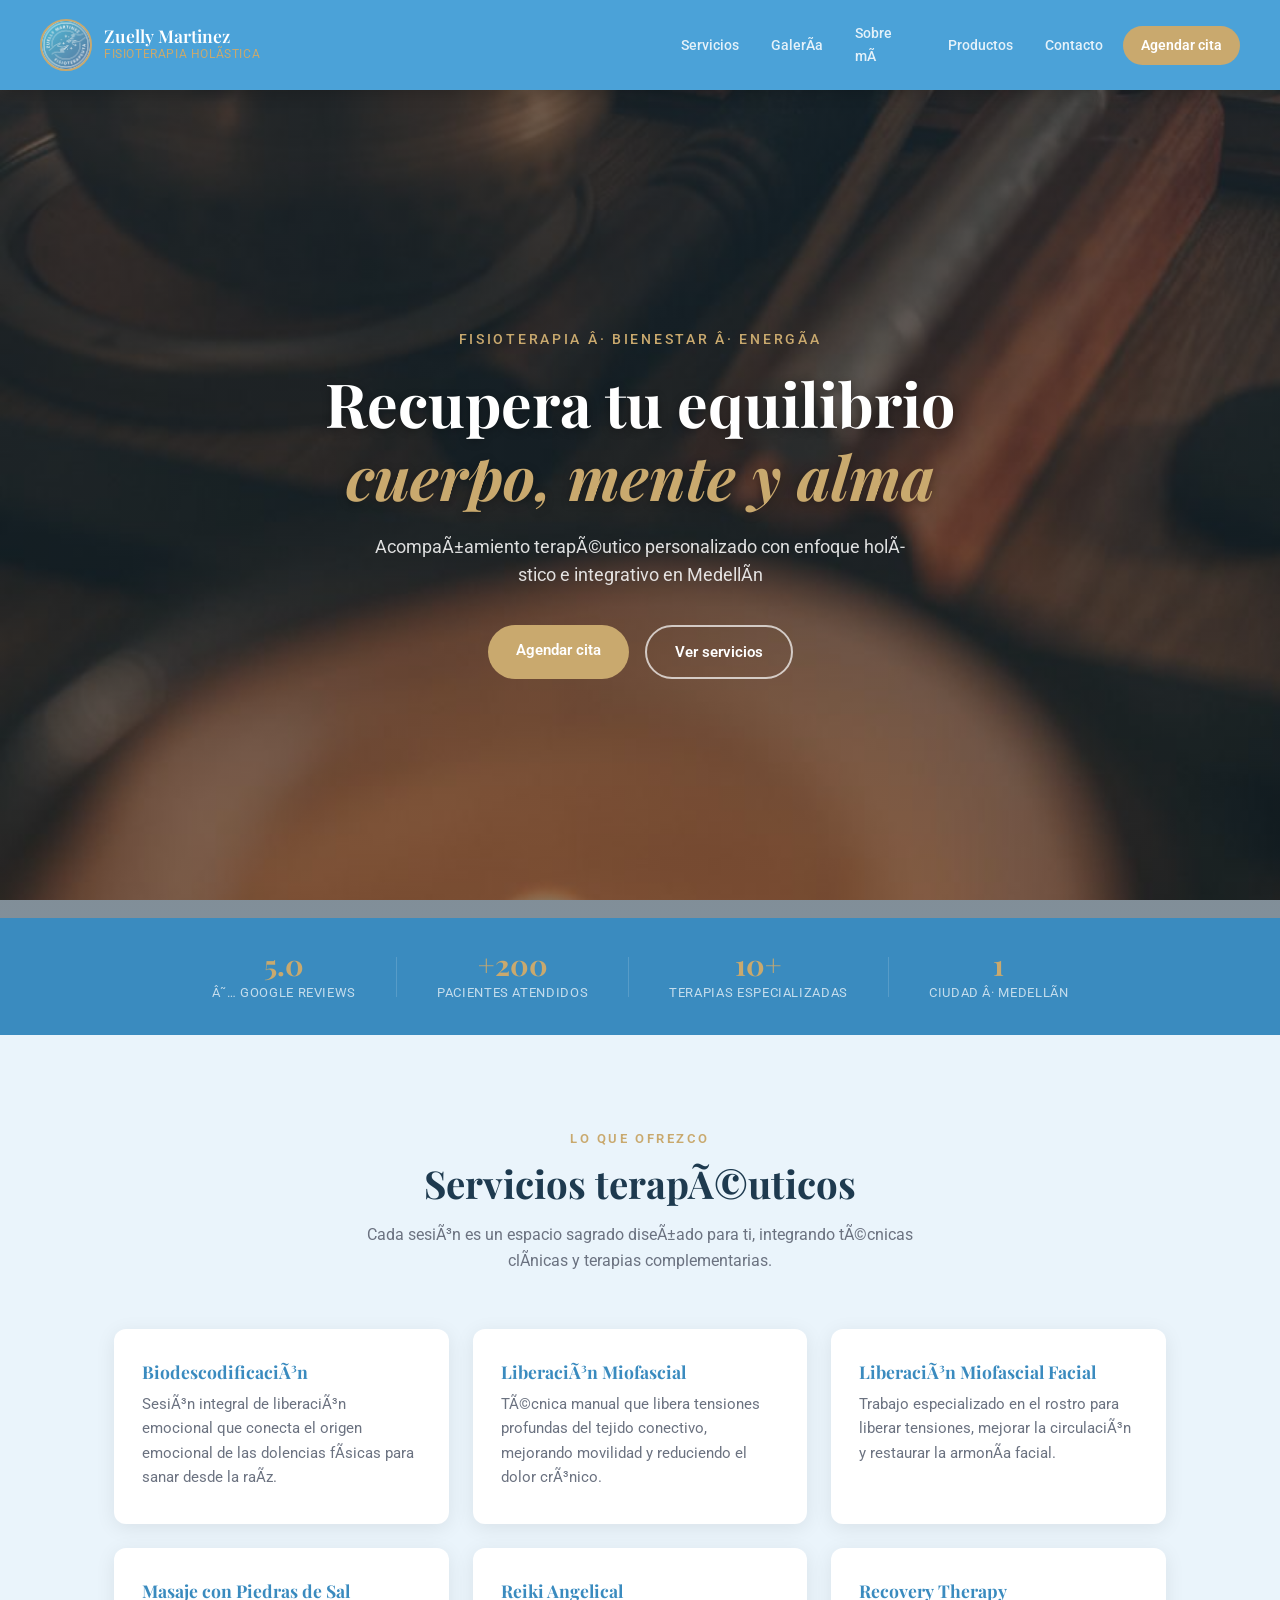
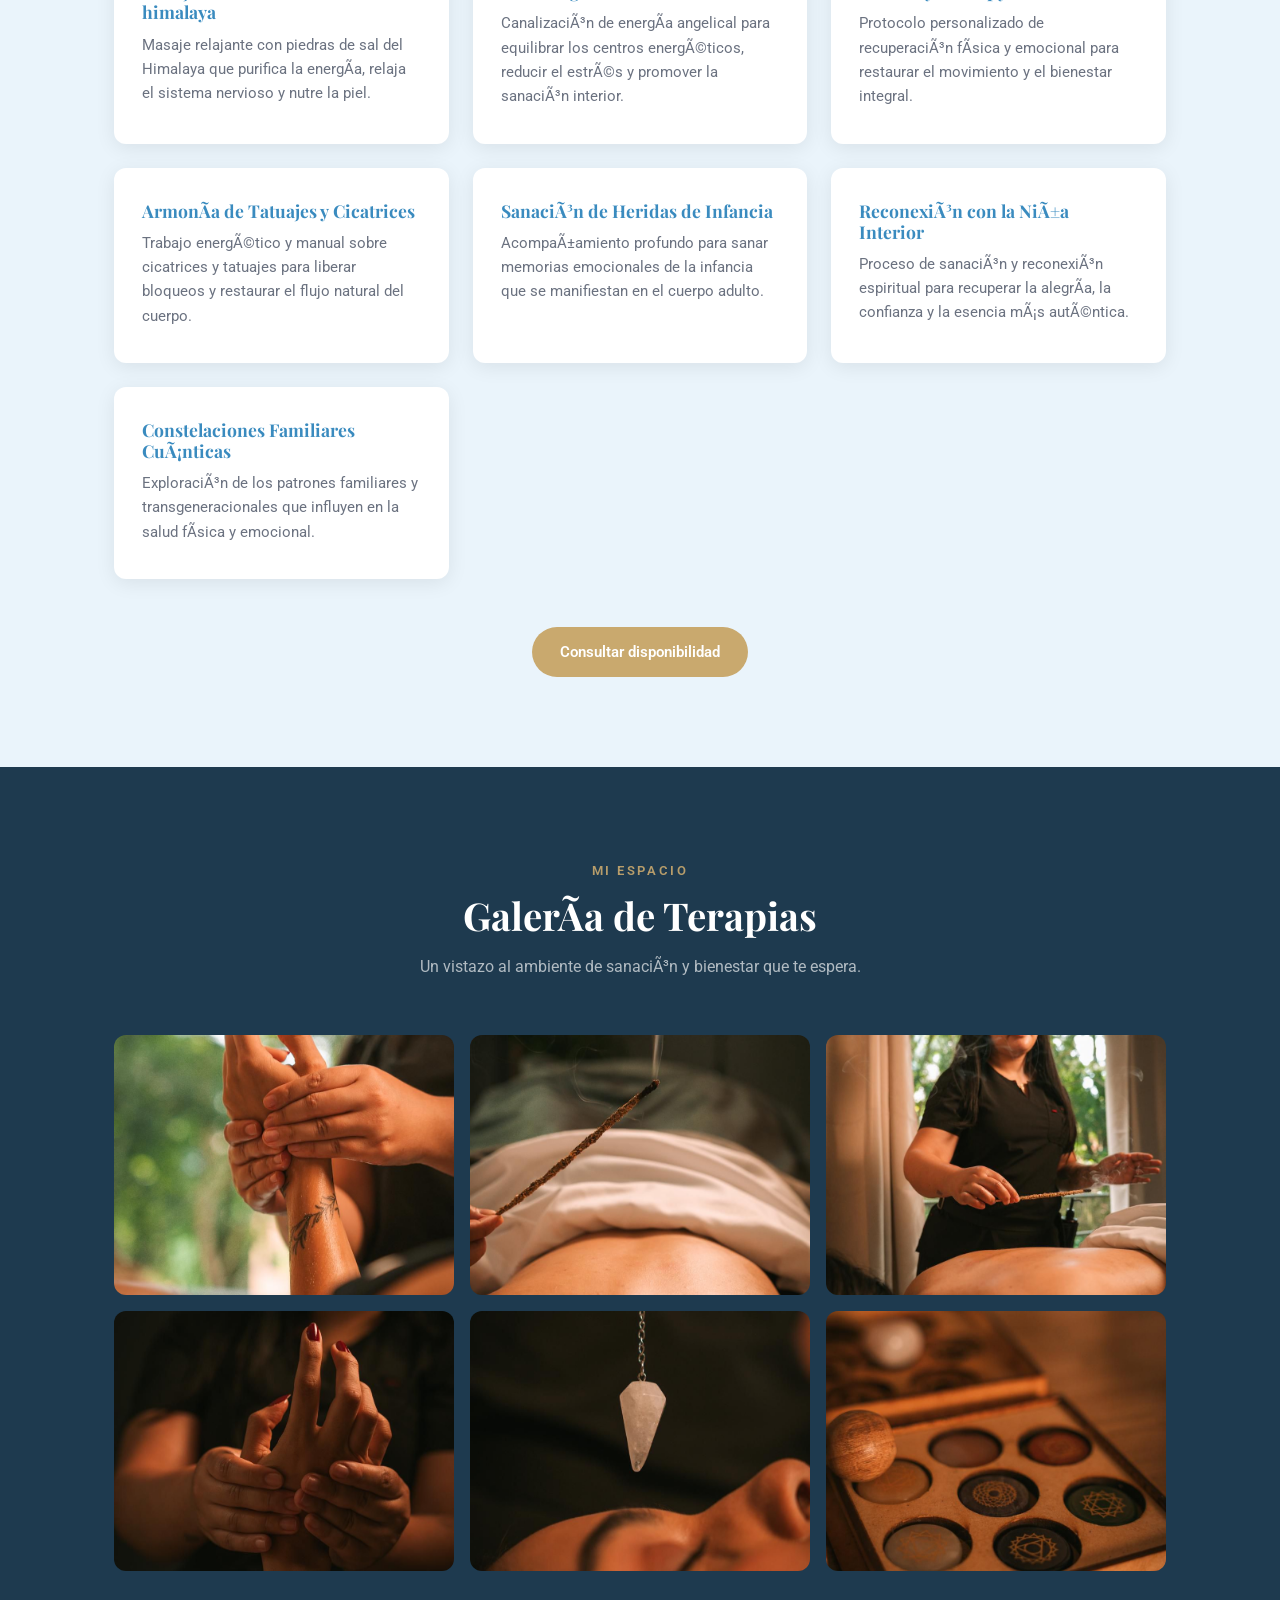
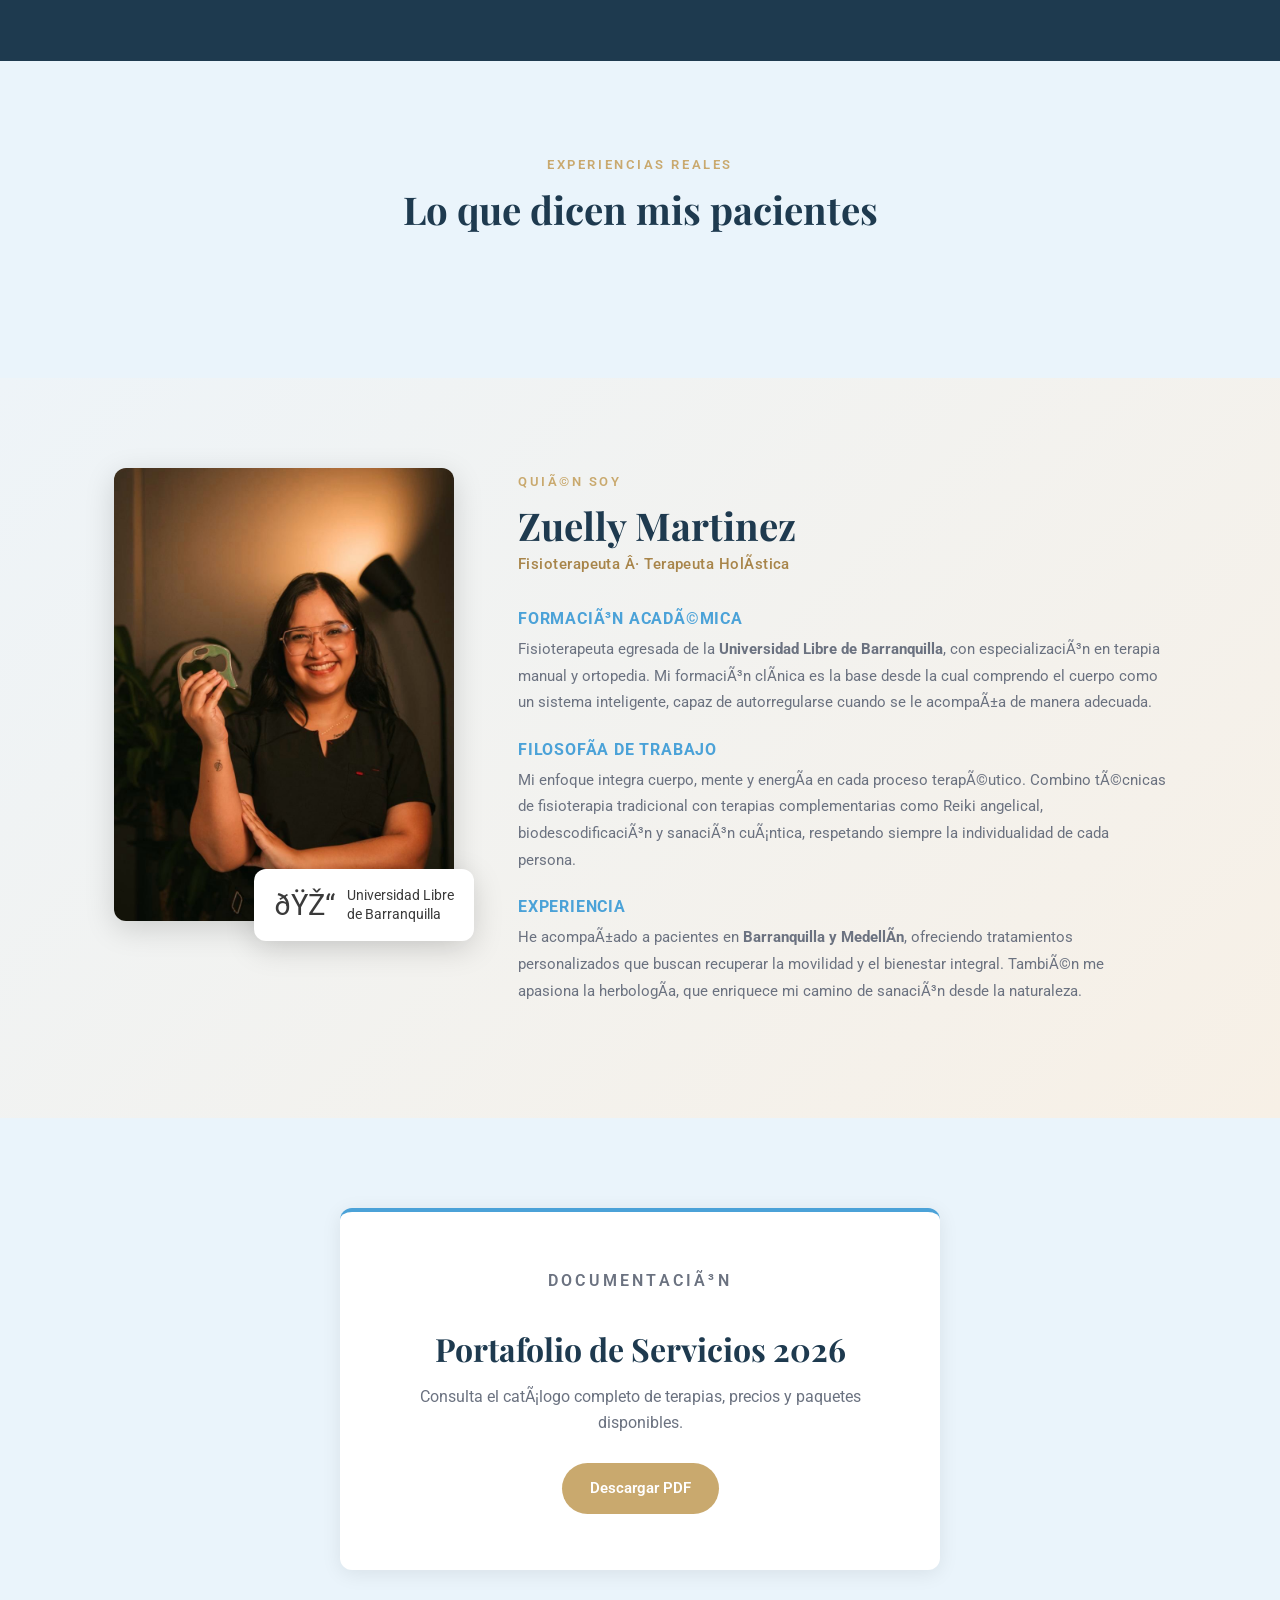
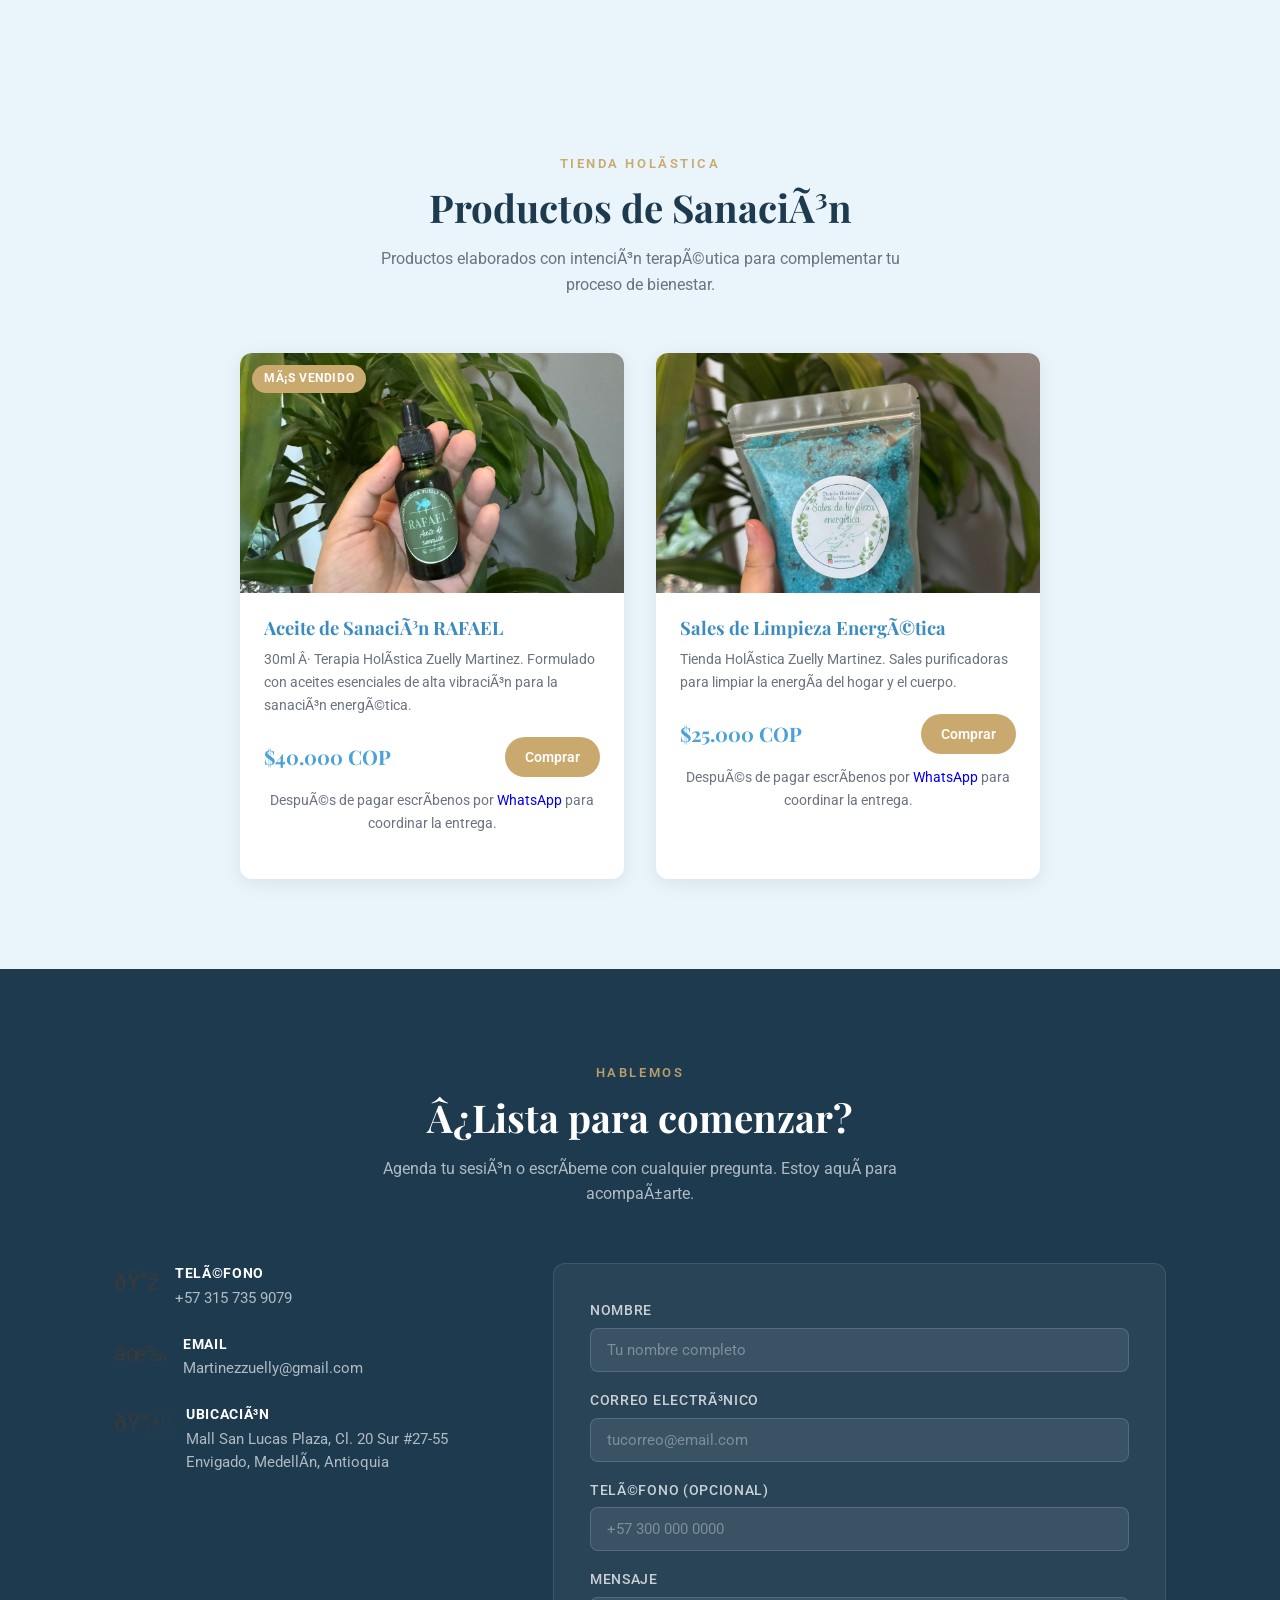
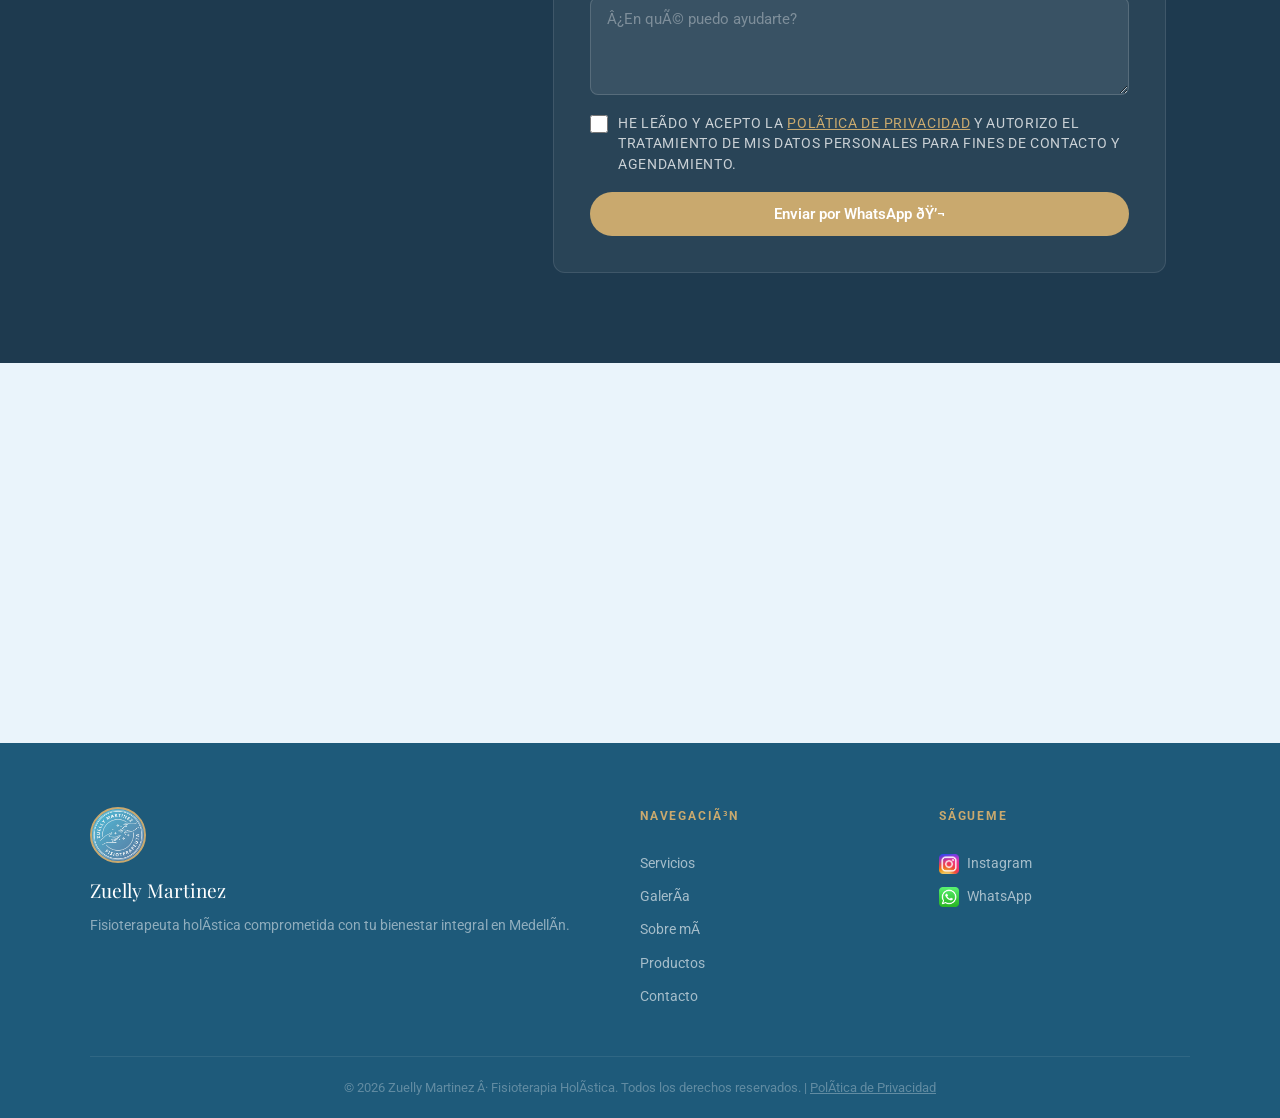
==== commit 9105b628: "Agregar Google Tag Manager y Meta Pixel" ====
--- a/index.html
+++ b/index.html
@@ -1,18 +1,96 @@
 <!DOCTYPE html>
 <html lang="es">
 <head>
+  <!-- Google Tag Manager -->
+<script>(function(w,d,s,l,i){w[l]=w[l]||[];w[l].push({'gtm.start':
+new Date().getTime(),event:'gtm.js'});var f=d.getElementsByTagName(s)[0],
+j=d.createElement(s),dl=l!='dataLayer'?'&l='+l:'';j.async=true;j.src=
+'https://www.googletagmanager.com/gtm.js?id='+i+dl;f.parentNode.insertBefore(j,f);
+})(window,document,'script','dataLayer','GTM-WLN9KDNS');</script>
+<!-- End Google Tag Manager -->
+
+  <!-- Meta Pixel Code -->
+  <script>
+  !function(f,b,e,v,n,t,s)
+  {if(f.fbq)return;n=f.fbq=function(){n.callMethod?
+  n.callMethod.apply(n,arguments):n.queue.push(arguments)};
+  if(!f._fbq)f._fbq=n;n.push=n;n.loaded=!0;n.version='2.0';
+  n.queue=[];t=b.createElement(e);t.async=!0;
+  t.src=v;s=b.getElementsByTagName(e)[0];
+  s.parentNode.insertBefore(t,s)}(window, document,'script',
+  'https://connect.facebook.net/en_US/fbevents.js');
+  fbq('init', '1790673654959631');
+  fbq('track', 'PageView');
+  </script>
+  <noscript><img height="1" width="1" style="display:none"
+  src="https://www.facebook.com/tr?id=1790673654959631&ev=PageView&noscript=1"
+  /></noscript>
+  <!-- End Meta Pixel Code -->
+
   <meta charset="UTF-8">
   <meta name="viewport" content="width=device-width, initial-scale=1.0">
   <title>Zuelly Martinez · Fisioterapia Holística</title>
   <meta name="description" content="Fisioterapia holística en Medellín. Terapia manual, biodescodificación, Reiki angelical y más. Atención personalizada con Zuelly Martinez.">
+  <link rel="canonical" href="https://zuellymartinez.com/">
   <link rel="icon" type="image/jpeg" href="Imagen7.jpg">
   <link rel="apple-touch-icon" href="Imagen7.jpg">
   <link rel="preconnect" href="https://fonts.googleapis.com">
   <link rel="preconnect" href="https://fonts.gstatic.com" crossorigin>
   <link href="https://fonts.googleapis.com/css2?family=Playfair+Display:ital,wght@0,400;0,600;0,700;1,400&family=Roboto:wght@300;400;500;700&display=swap" rel="stylesheet">
   <link rel="stylesheet" href="style.css">
+
+  <!-- ── Open Graph (WhatsApp, Facebook, Instagram) ── -->
+  <meta property="og:type" content="website">
+  <meta property="og:site_name" content="Zuelly Martinez · Fisioterapia Holística">
+  <meta property="og:title" content="Zuelly Martinez · Fisioterapia Holística en Medellín">
+  <meta property="og:description" content="Fisioterapia holística en Medellín. Terapia manual, biodescodificación, Reiki angelical y más. Atención personalizada con Zuelly Martinez.">
+  <meta property="og:url" content="https://zuellymartinez.com/">
+  <meta property="og:image" content="https://zuellymartinez.com/Imagen7.jpg">
+  <meta property="og:image:width" content="1600">
+  <meta property="og:image:height" content="1600">
+  <meta property="og:locale" content="es_CO">
+
+  <!-- ── Twitter Card ── -->
+  <meta name="twitter:card" content="summary_large_image">
+  <meta name="twitter:title" content="Zuelly Martinez · Fisioterapia Holística en Medellín">
+  <meta name="twitter:description" content="Fisioterapia holística en Medellín. Terapia manual, biodescodificación, Reiki angelical y más.">
+  <meta name="twitter:image" content="https://zuellymartinez.com/Imagen7.jpg">
+
+  <!-- ── Datos estructurados para Google (ficha de negocio local) ── -->
+  <script type="application/ld+json">
+  {
+    "@context": "https://schema.org",
+    "@type": "HealthAndBeautyBusiness",
+    "name": "Zuelly Martinez · Fisioterapia Holística",
+    "image": "https://zuellymartinez.com/Imagen7.jpg",
+    "url": "https://zuellymartinez.com/",
+    "telephone": "+573157359079",
+    "email": "Martinezzuelly@gmail.com",
+    "priceRange": "$25.000 - $150.000 COP",
+    "address": {
+      "@type": "PostalAddress",
+      "streetAddress": "Mall San Lucas Plaza, Cl. 20 Sur #27-55",
+      "addressLocality": "Envigado",
+      "addressRegion": "Antioquia",
+      "addressCountry": "CO"
+    },
+    "geo": {
+      "@type": "GeoCoordinates",
+      "latitude": 6.1807991,
+      "longitude": -75.5708239
+    },
+    "sameAs": [
+      "https://www.instagram.com/martinezzuellyy",
+      "https://wa.me/message/W6KN2INZDE35G1"
+    ]
+  }
+  </script>
 </head>
 <body>
+  <!-- Google Tag Manager (noscript) -->
+<noscript><iframe src="https://www.googletagmanager.com/ns.html?id=GTM-WLN9KDNS"
+height="0" width="0" style="display:none;visibility:hidden"></iframe></noscript>
+<!-- End Google Tag Manager (noscript) -->
 
   <!-- ── HEADER ── -->
   <header class="encabezado" id="encabezado">
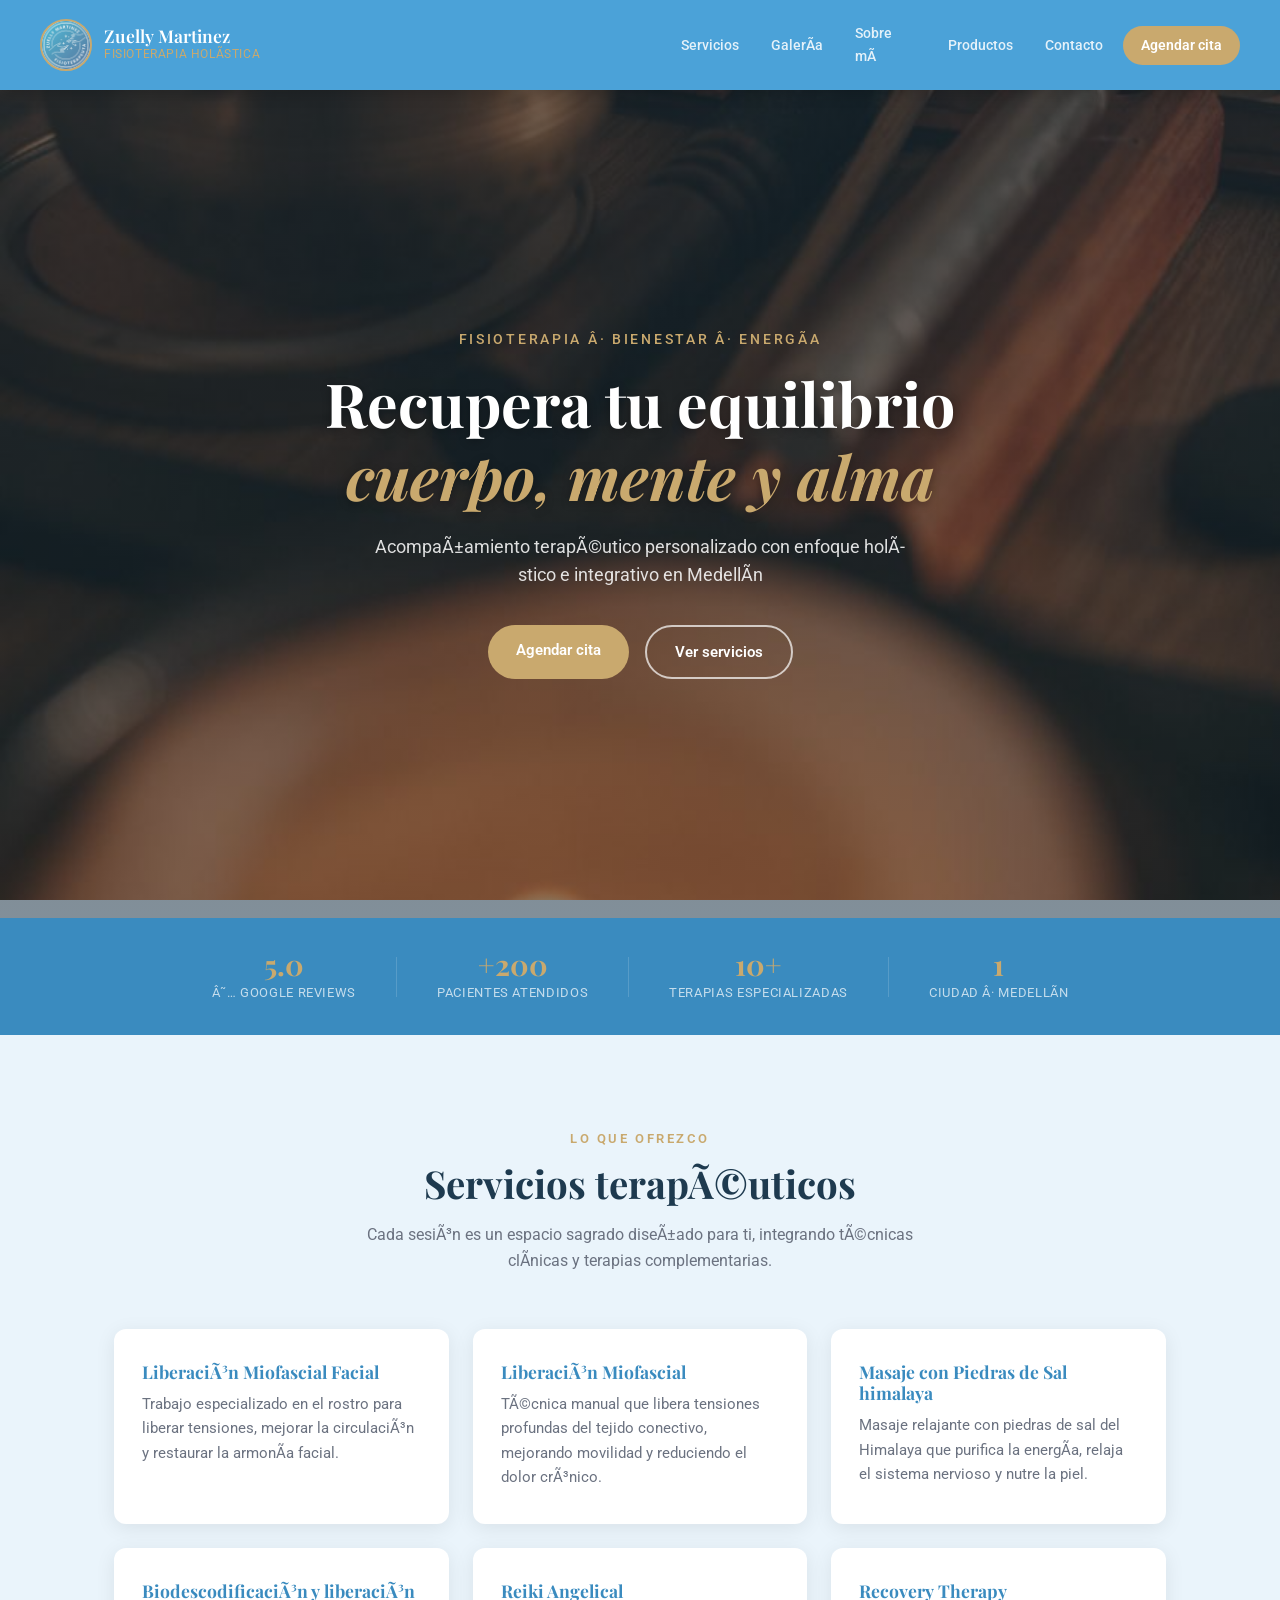
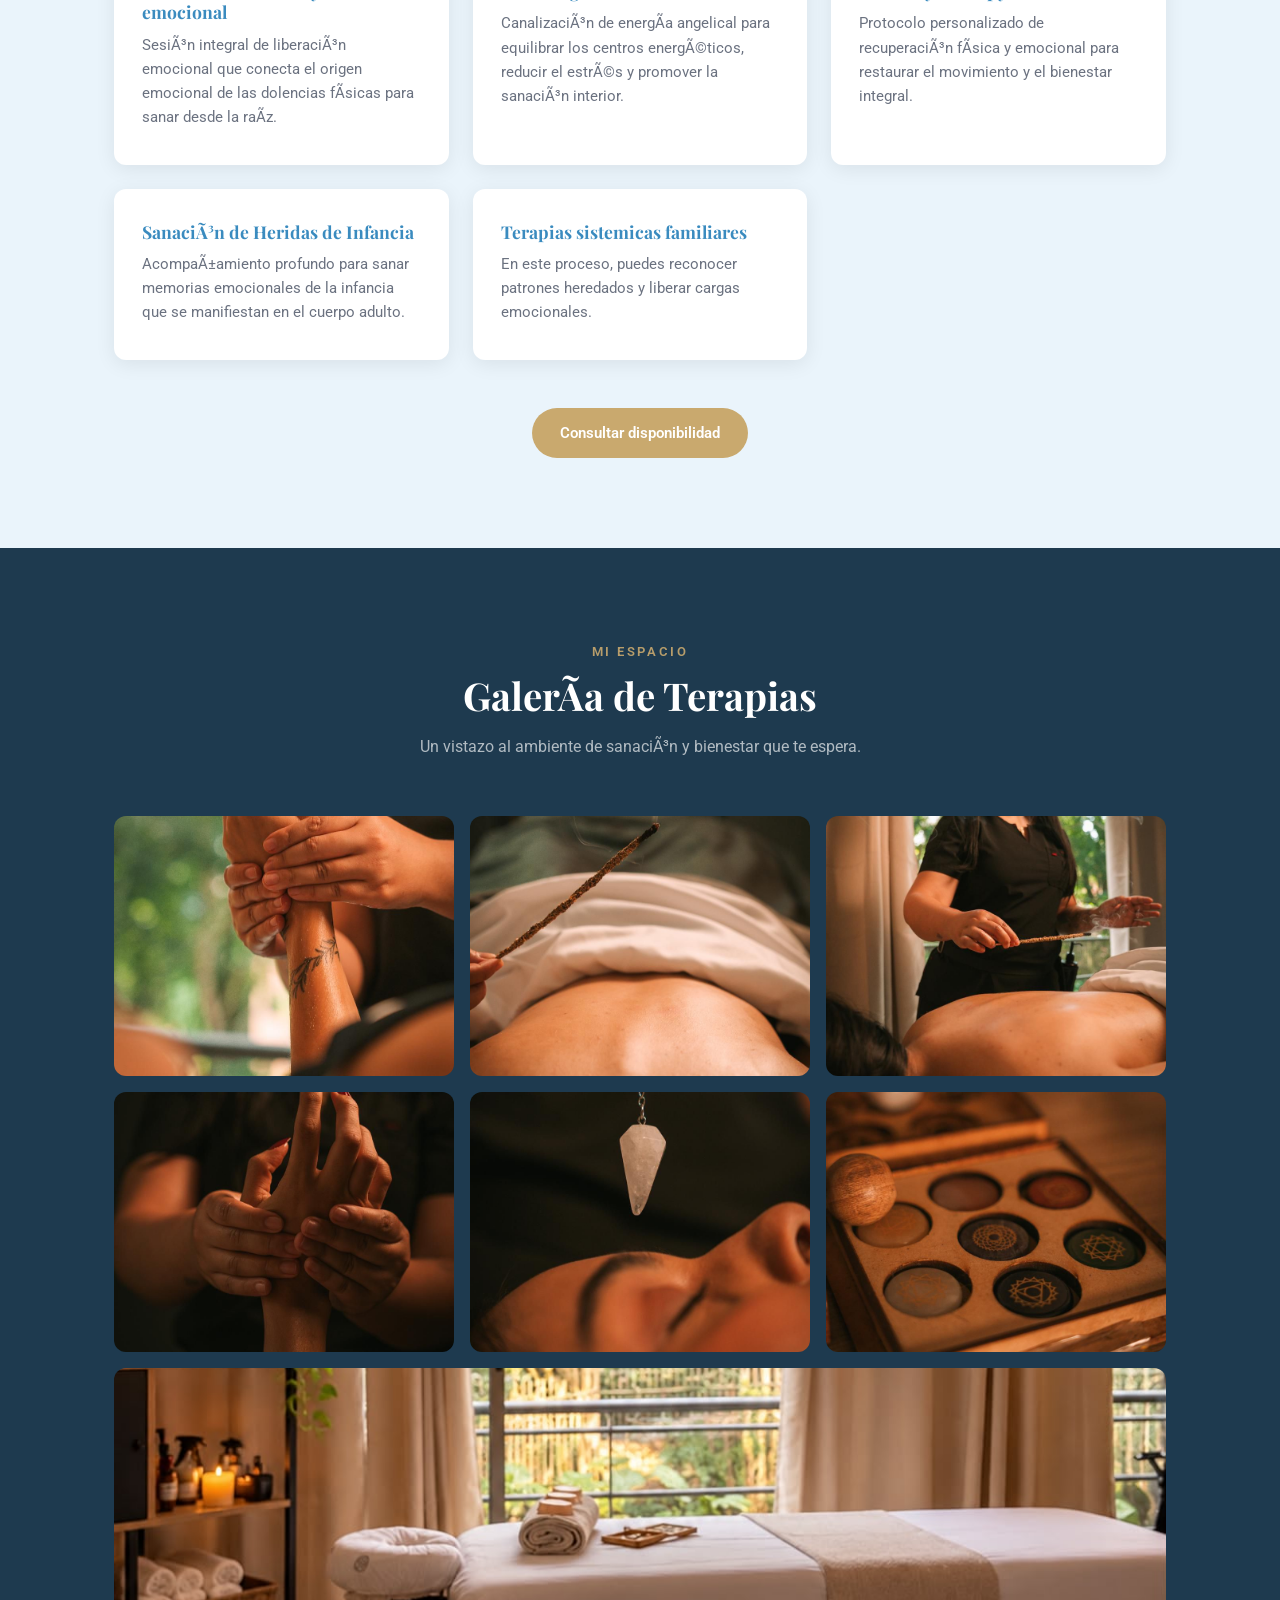
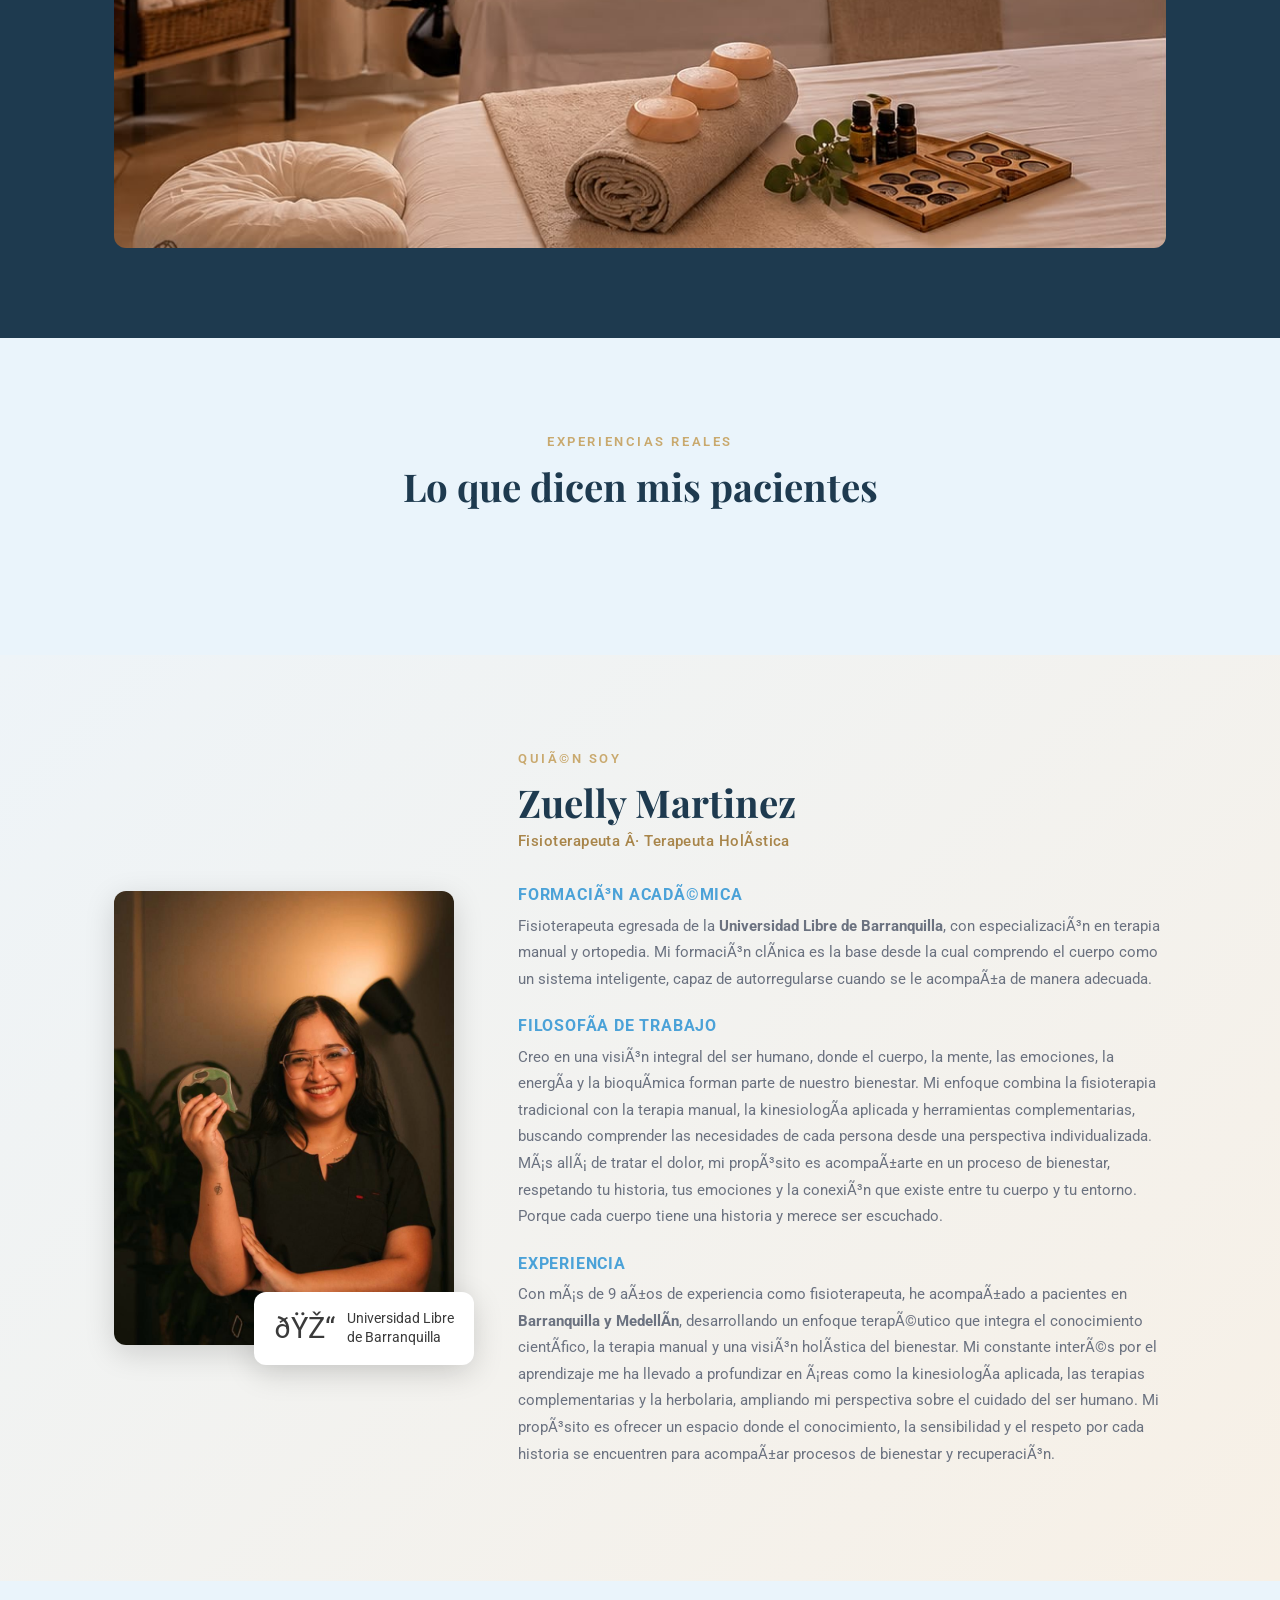
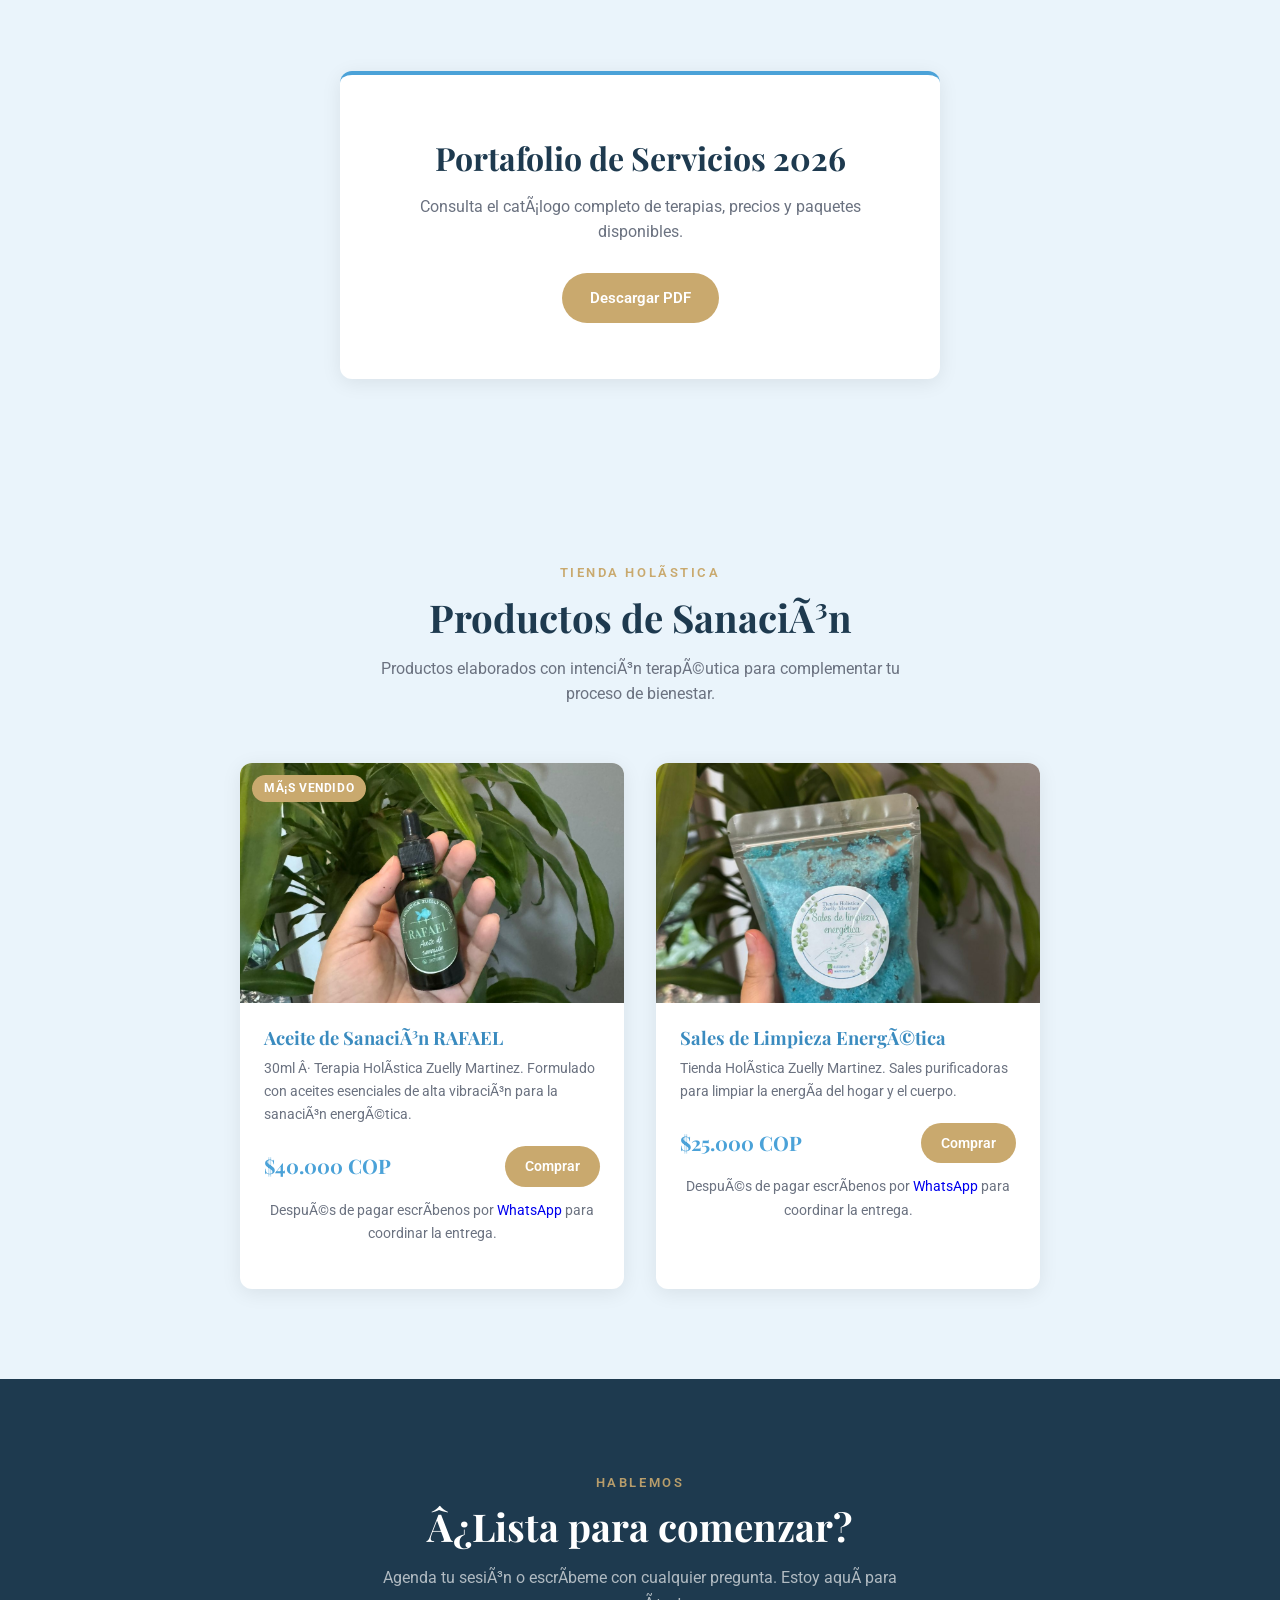
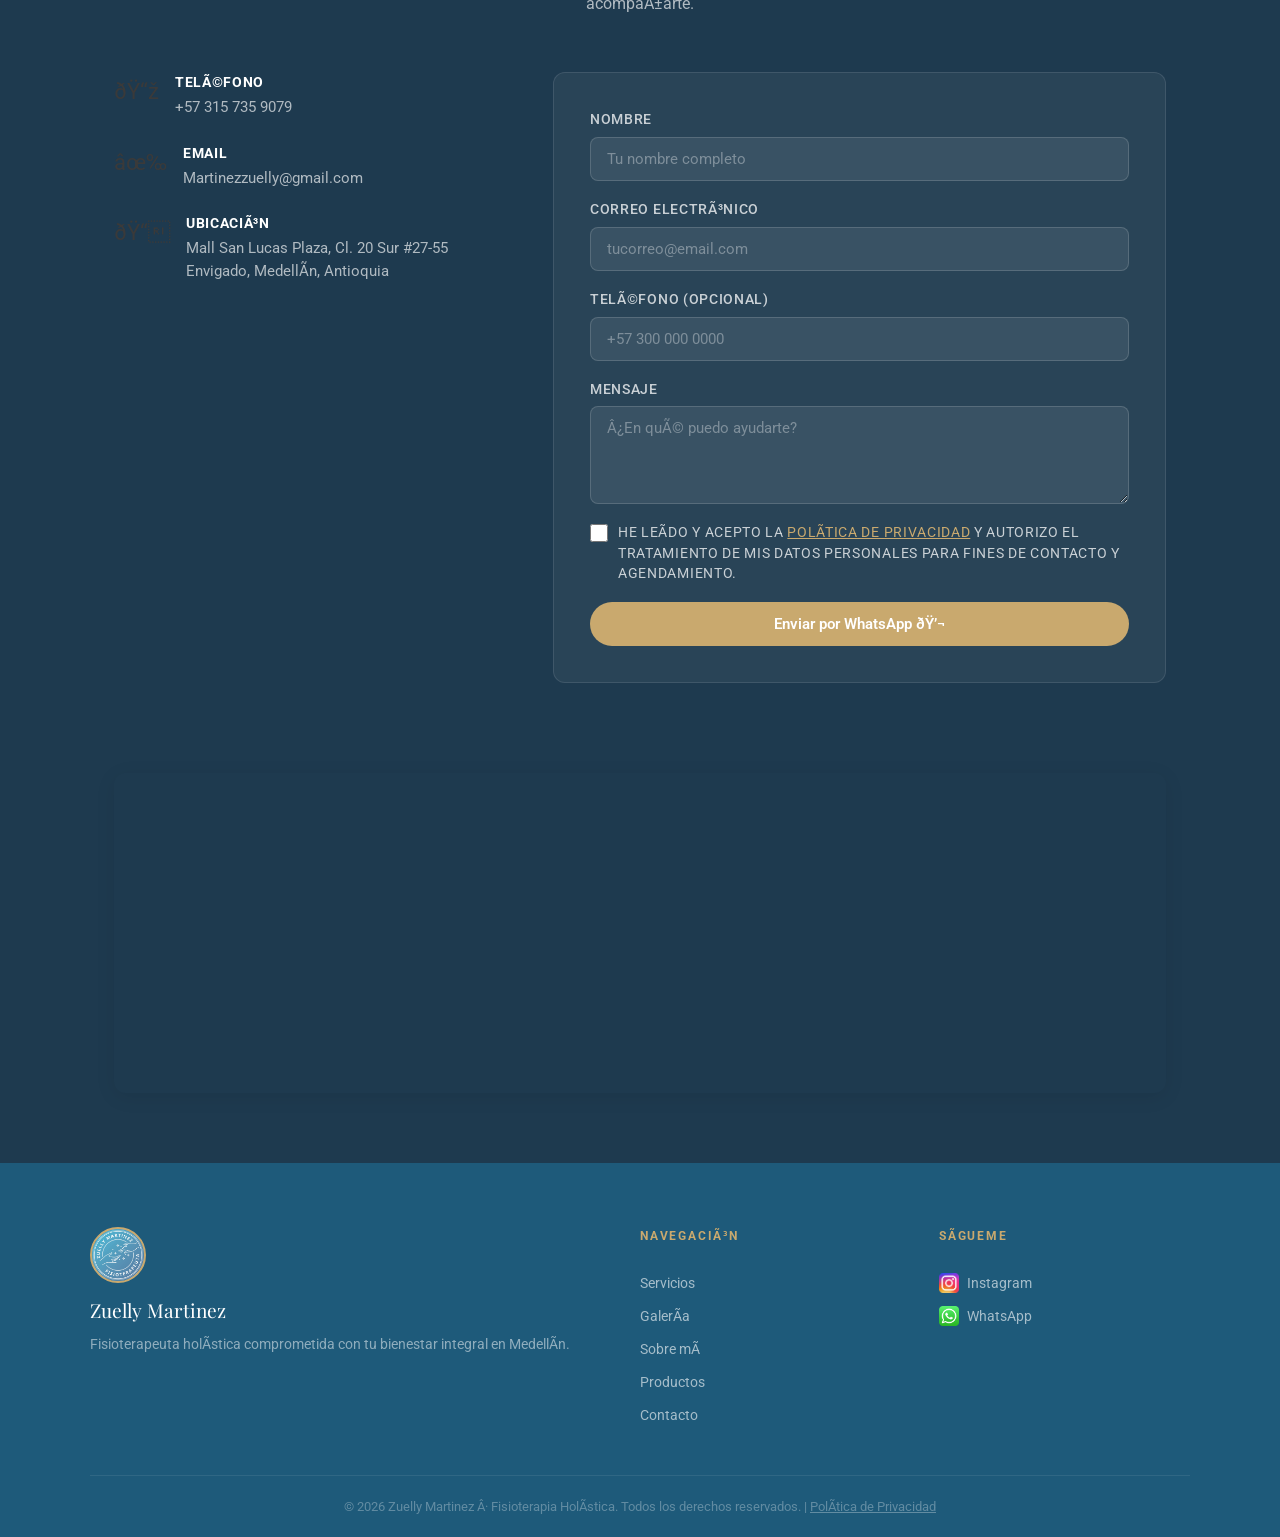
==== commit f869d6ec: "Mejoras en galería, sección sobre mí y mapa" ====
--- a/index.html
+++ b/index.html
@@ -2,12 +2,12 @@
 <html lang="es">
 <head>
   <!-- Google Tag Manager -->
-<script>(function(w,d,s,l,i){w[l]=w[l]||[];w[l].push({'gtm.start':
-new Date().getTime(),event:'gtm.js'});var f=d.getElementsByTagName(s)[0],
-j=d.createElement(s),dl=l!='dataLayer'?'&l='+l:'';j.async=true;j.src=
-'https://www.googletagmanager.com/gtm.js?id='+i+dl;f.parentNode.insertBefore(j,f);
-})(window,document,'script','dataLayer','GTM-WLN9KDNS');</script>
-<!-- End Google Tag Manager -->
+  <script>(function(w,d,s,l,i){w[l]=w[l]||[];w[l].push({'gtm.start':
+  new Date().getTime(),event:'gtm.js'});var f=d.getElementsByTagName(s)[0],
+  j=d.createElement(s),dl=l!='dataLayer'?'&l='+l:'';j.async=true;j.src=
+  'https://www.googletagmanager.com/gtm.js?id='+i+dl;f.parentNode.insertBefore(j,f);
+  })(window,document,'script','dataLayer','GTM-TBD934XG');</script>
+  <!-- End Google Tag Manager -->
 
   <!-- Meta Pixel Code -->
   <script>
@@ -28,10 +28,18 @@
   <!-- End Meta Pixel Code -->
 
   <meta charset="UTF-8">
+
+  <!-- ── Redirect: fuerza el dominio propio si alguien entra por vercel.app ── -->
+  <script>
+    if (window.location.hostname.includes('vercel.app')) {
+      window.location.replace('https://www.zuellymartinez.com' + window.location.pathname + window.location.search);
+    }
+  </script>
+
   <meta name="viewport" content="width=device-width, initial-scale=1.0">
   <title>Zuelly Martinez · Fisioterapia Holística</title>
   <meta name="description" content="Fisioterapia holística en Medellín. Terapia manual, biodescodificación, Reiki angelical y más. Atención personalizada con Zuelly Martinez.">
-  <link rel="canonical" href="https://zuellymartinez.com/">
+  <link rel="canonical" href="https://www.zuellymartinez.com/">
   <link rel="icon" type="image/jpeg" href="Imagen7.jpg">
   <link rel="apple-touch-icon" href="Imagen7.jpg">
   <link rel="preconnect" href="https://fonts.googleapis.com">
@@ -44,8 +52,8 @@
   <meta property="og:site_name" content="Zuelly Martinez · Fisioterapia Holística">
   <meta property="og:title" content="Zuelly Martinez · Fisioterapia Holística en Medellín">
   <meta property="og:description" content="Fisioterapia holística en Medellín. Terapia manual, biodescodificación, Reiki angelical y más. Atención personalizada con Zuelly Martinez.">
-  <meta property="og:url" content="https://zuellymartinez.com/">
-  <meta property="og:image" content="https://zuellymartinez.com/Imagen7.jpg">
+  <meta property="og:url" content="https://www.zuellymartinez.com/">
+  <meta property="og:image" content="https://www.zuellymartinez.com/Imagen7.jpg">
   <meta property="og:image:width" content="1600">
   <meta property="og:image:height" content="1600">
   <meta property="og:locale" content="es_CO">
@@ -54,7 +62,7 @@
   <meta name="twitter:card" content="summary_large_image">
   <meta name="twitter:title" content="Zuelly Martinez · Fisioterapia Holística en Medellín">
   <meta name="twitter:description" content="Fisioterapia holística en Medellín. Terapia manual, biodescodificación, Reiki angelical y más.">
-  <meta name="twitter:image" content="https://zuellymartinez.com/Imagen7.jpg">
+  <meta name="twitter:image" content="https://www.zuellymartinez.com/Imagen7.jpg">
 
   <!-- ── Datos estructurados para Google (ficha de negocio local) ── -->
   <script type="application/ld+json">
@@ -62,8 +70,8 @@
     "@context": "https://schema.org",
     "@type": "HealthAndBeautyBusiness",
     "name": "Zuelly Martinez · Fisioterapia Holística",
-    "image": "https://zuellymartinez.com/Imagen7.jpg",
-    "url": "https://zuellymartinez.com/",
+    "image": "https://www.zuellymartinez.com/Imagen7.jpg",
+    "url": "https://www.zuellymartinez.com/",
     "telephone": "+573157359079",
     "email": "Martinezzuelly@gmail.com",
     "priceRange": "$25.000 - $150.000 COP",
@@ -88,9 +96,9 @@
 </head>
 <body>
   <!-- Google Tag Manager (noscript) -->
-<noscript><iframe src="https://www.googletagmanager.com/ns.html?id=GTM-WLN9KDNS"
-height="0" width="0" style="display:none;visibility:hidden"></iframe></noscript>
-<!-- End Google Tag Manager (noscript) -->
+  <noscript><iframe src="https://www.googletagmanager.com/ns.html?id=GTM-TBD934XG"
+  height="0" width="0" style="display:none;visibility:hidden"></iframe></noscript>
+  <!-- End Google Tag Manager (noscript) -->
 
   <!-- ── HEADER ── -->
   <header class="encabezado" id="encabezado">
@@ -149,8 +157,8 @@
       <div class="servicios-grid">
 
         <div class="servicio-card animar">
-          <h3>Biodescodificación</h3>
-          <p>Sesión integral de liberación emocional que conecta el origen emocional de las dolencias físicas para sanar desde la raíz.</p>
+          <h3>Liberación Miofascial Facial</h3>
+          <p>Trabajo especializado en el rostro para liberar tensiones, mejorar la circulación y restaurar la armonía facial.</p>
         </div>
 
         <div class="servicio-card animar">
@@ -159,16 +167,16 @@
         </div>
 
         <div class="servicio-card animar">
-          <h3>Liberación Miofascial Facial</h3>
-          <p>Trabajo especializado en el rostro para liberar tensiones, mejorar la circulación y restaurar la armonía facial.</p>
-        </div>
-
-        <div class="servicio-card animar">
           <h3>Masaje con Piedras de Sal himalaya</h3>
           <p>Masaje relajante con piedras de sal del Himalaya que purifica la energía, relaja el sistema nervioso y nutre la piel.</p>
         </div>
 
         <div class="servicio-card animar">
+          <h3>Biodescodificación y liberación emocional</h3>
+          <p>Sesión integral de liberación emocional que conecta el origen emocional de las dolencias físicas para sanar desde la raíz.</p>
+        </div>
+
+        <div class="servicio-card animar">
           <h3>Reiki Angelical</h3>
           <p>Canalización de energía angelical para equilibrar los centros energéticos, reducir el estrés y promover la sanación interior.</p>
         </div>
@@ -179,23 +187,13 @@
         </div>
 
         <div class="servicio-card animar">
-          <h3>Armonía de Tatuajes y Cicatrices</h3>
-          <p>Trabajo energético y manual sobre cicatrices y tatuajes para liberar bloqueos y restaurar el flujo natural del cuerpo.</p>
-        </div>
-
-        <div class="servicio-card animar">
           <h3>Sanación de Heridas de Infancia</h3>
           <p>Acompañamiento profundo para sanar memorias emocionales de la infancia que se manifiestan en el cuerpo adulto.</p>
         </div>
 
         <div class="servicio-card animar">
-          <h3>Reconexión con la Niña Interior</h3>
-          <p>Proceso de sanación y reconexión espiritual para recuperar la alegría, la confianza y la esencia más auténtica.</p>
-        </div>
-
-        <div class="servicio-card animar">
-          <h3>Constelaciones Familiares Cuánticas</h3>
-          <p>Exploración de los patrones familiares y transgeneracionales que influyen en la salud física y emocional.</p>
+          <h3>Terapias sistemicas familiares</h3>
+          <p>En este proceso, puedes reconocer patrones heredados y liberar cargas emocionales.</p>
         </div>
 
       </div>
@@ -220,6 +218,7 @@
         <img src="Imagen4.jpeg" alt="Masaje de manos" class="animar">
         <img src="Imagen5.jpeg" alt="Liberación" class="animar">
         <img src="Imagen6.jpeg" alt="Reiki Angelical" class="animar">
+        <img src="imagen12.jpg" alt="Consultorio con camillas de masaje y aromaterapia" class="animar galeria-destacada">
       </div>
     </div>
   </section>
@@ -259,12 +258,17 @@
 
           <div class="sobre-bloque">
             <h3>Filosofía de Trabajo</h3>
-            <p>Mi enfoque integra cuerpo, mente y energía en cada proceso terapéutico. Combino técnicas de fisioterapia tradicional con terapias complementarias como Reiki angelical, biodescodificación y sanación cuántica, respetando siempre la individualidad de cada persona.</p>
+            <p>Creo en una visión integral del ser humano, donde el cuerpo, la mente, las emociones, la energía y la bioquímica forman parte de nuestro bienestar.
+              Mi enfoque combina la fisioterapia tradicional con la terapia manual, la kinesiología aplicada y herramientas complementarias, buscando comprender las necesidades de cada persona desde una perspectiva individualizada.
+              Más allá de tratar el dolor, mi propósito es acompañarte en un proceso de bienestar, respetando tu historia, tus emociones y la conexión que existe entre tu cuerpo y tu entorno.
+              Porque cada cuerpo tiene una historia y merece ser escuchado.</p>
           </div>
 
           <div class="sobre-bloque">
             <h3>Experiencia</h3>
-            <p>He acompañado a pacientes en <strong>Barranquilla y Medellín</strong>, ofreciendo tratamientos personalizados que buscan recuperar la movilidad y el bienestar integral. También me apasiona la herbología, que enriquece mi camino de sanación desde la naturaleza.</p>
+            <p>Con más de 9 años de experiencia como fisioterapeuta, he acompañado a pacientes en <strong>Barranquilla y Medellín</strong>, desarrollando un enfoque terapéutico que integra el conocimiento científico, la terapia manual y una visión holística del bienestar.
+              Mi constante interés por el aprendizaje me ha llevado a profundizar en áreas como la kinesiología aplicada, las terapias complementarias y la herbolaria, ampliando mi perspectiva sobre el cuidado del ser humano.
+              Mi propósito es ofrecer un espacio donde el conocimiento, la sensibilidad y el respeto por cada historia se encuentren para acompañar procesos de bienestar y recuperación.</p>
           </div>
 
           
@@ -277,10 +281,9 @@
   <section id="portafolio" class="seccion seccion-clara">
     <div class="contenedor">
       <div class="portafolio-caja animar">
-        <p class="etiqueta-seccion">Documentación</p>
         <h2>Portafolio de Servicios 2026</h2>
         <p>Consulta el catálogo completo de terapias, precios y paquetes disponibles.</p>
-        <a href="Portafolio.pdf" class="btn btn-primario" target="_blank">Descargar PDF</a>
+        <a href="Portafolio de Servicios.pdf" class="btn btn-primario" target="_blank">Descargar PDF</a>
       </div>
     </div>
   </section>
@@ -396,11 +399,13 @@
   </section>
 
   <!-- ── MAPA ── -->
+<div class="mapa-seccion">
   <div class="mapa">
     <iframe src="https://www.google.com/maps/embed?pb=!1m18!1m12!1m3!1d3966.6259083208843!2d-75.57082388940442!3d6.1807991270250255!2m3!1f0!2f0!3f0!3m2!1i1024!2i768!4f13.1!3m3!1m2!1s0x8e4682f6a94a55e3%3A0x7a256710fd4fad69!2sSan%20Lucas%20Plaza!5e0!3m2!1ses!2sco!4v1767748497075!5m2!1ses!2sco"
       width="100%" height="100%" style="border:0;" allowfullscreen="" loading="lazy" referrerpolicy="no-referrer-when-downgrade">
     </iframe>
   </div>
+</div>
 
   <!-- ── FOOTER ── -->
   <footer class="footer">
--- a/style.css
+++ b/style.css
@@ -392,6 +392,12 @@
   box-shadow: 0 8px 30px rgba(0,0,0,0.3);
 }
 
+.galeria img.galeria-destacada {
+  grid-column: 1 / -1;
+  height: 480px;
+  object-position: center 62%;
+}
+
 /* ═══════════════════════════════════════
    SOBRE MÍ
 ═══════════════════════════════════════ */
@@ -399,7 +405,7 @@
   display: grid;
   grid-template-columns: 340px 1fr;
   gap: 64px;
-  align-items: start;
+  align-items: center; /* antes: start */
 }
 
 .sobre-imagen { position: relative; }
@@ -681,9 +687,16 @@
 /* ═══════════════════════════════════════
    MAPA
 ═══════════════════════════════════════ */
+.mapa-seccion {
+  background: var(--oscuro);
+  padding: 0 0 70px;
+}
+
 .mapa {
-  height: 380px;
-  overflow: hidden;
+  max-width: 1100px;
+  margin: 0 auto;
+  padding: 0 24px;
+  height: 320px;
 }
 
 .mapa iframe {
@@ -691,6 +704,8 @@
   height: 100%;
   border: 0;
   display: block;
+  border-radius: var(--radio);
+  box-shadow: var(--sombra);
 }
 
 /* ═══════════════════════════════════════
@@ -839,6 +854,7 @@
   .logo-subtitulo { display: none; }
 
   .hamburguesa { display: flex; }
+  .galeria img.galeria-destacada { grid-column: 1 / -1; height: 260px; }
 
   #menuNav {
     display: none;
@@ -918,10 +934,22 @@
 @media (max-width: 480px) {
   .galeria { grid-template-columns: 1fr; }
   .galeria img { height: 220px; }
+  .galeria img.galeria-destacada { height: 240px; }
 }
 
 a[href^="tel"] {
   color: inherit;
   text-decoration: none;
   pointer-events: none;
+}
+
+.galeria img {
+  width: 100%;
+  height: 260px;
+  object-fit: cover;
+  object-position: center 65%; /* ajusta qué parte de la foto se ve */
+  border-radius: var(--radio);
+  transition: transform var(--transicion), box-shadow var(--transicion);
+  backface-visibility: hidden;
+  will-change: transform;
 }
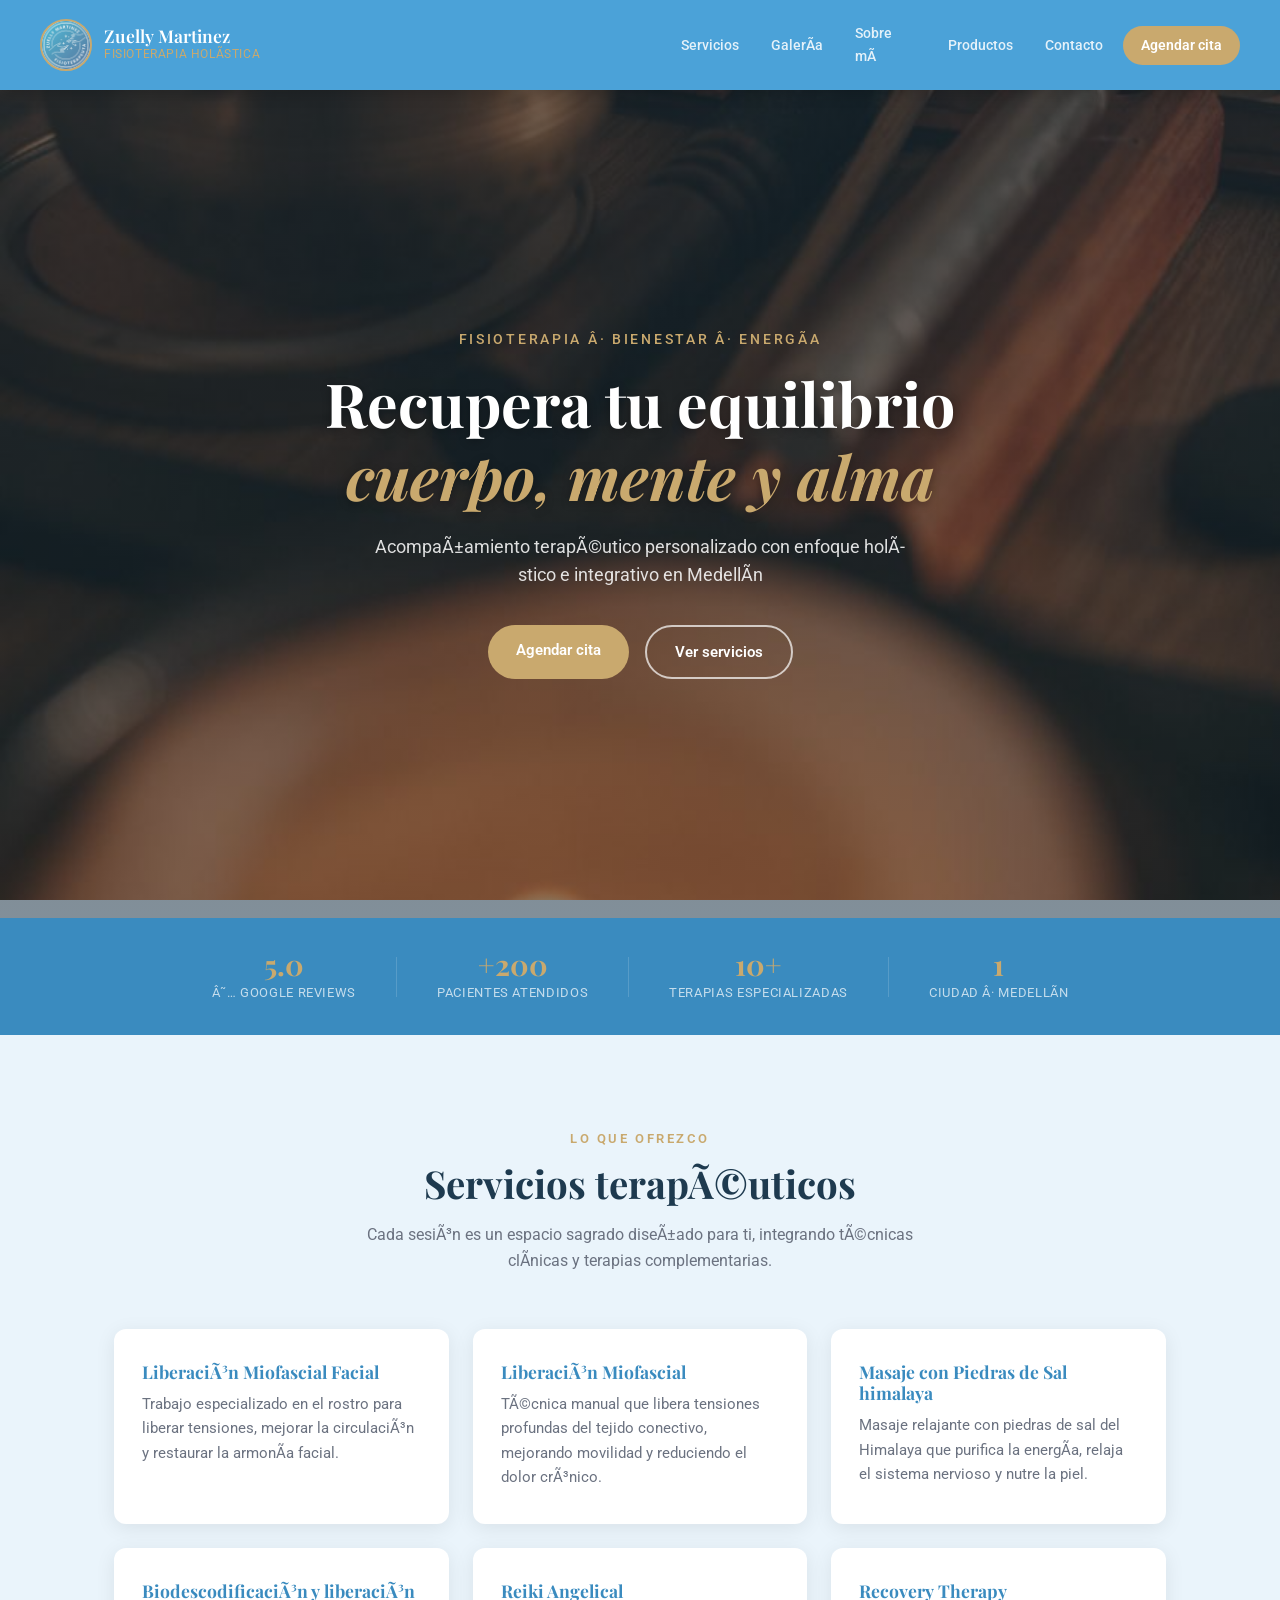
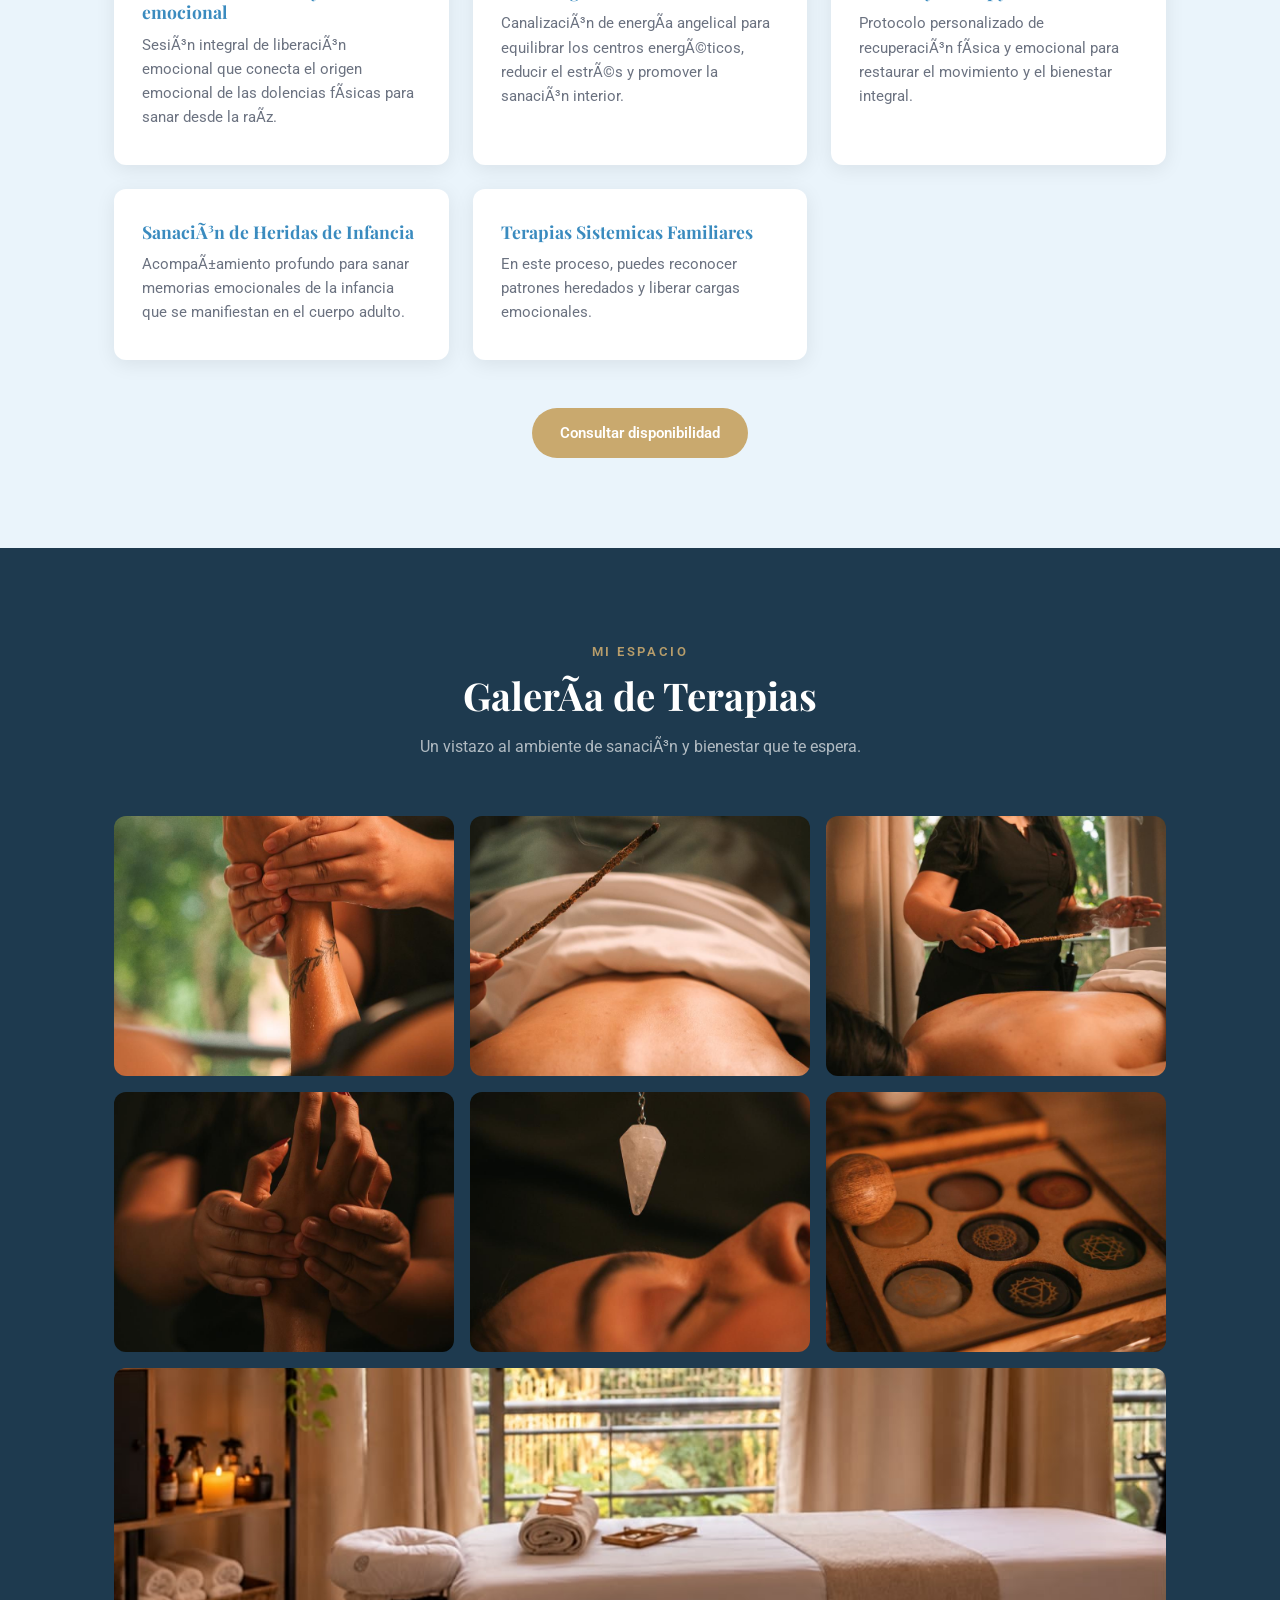
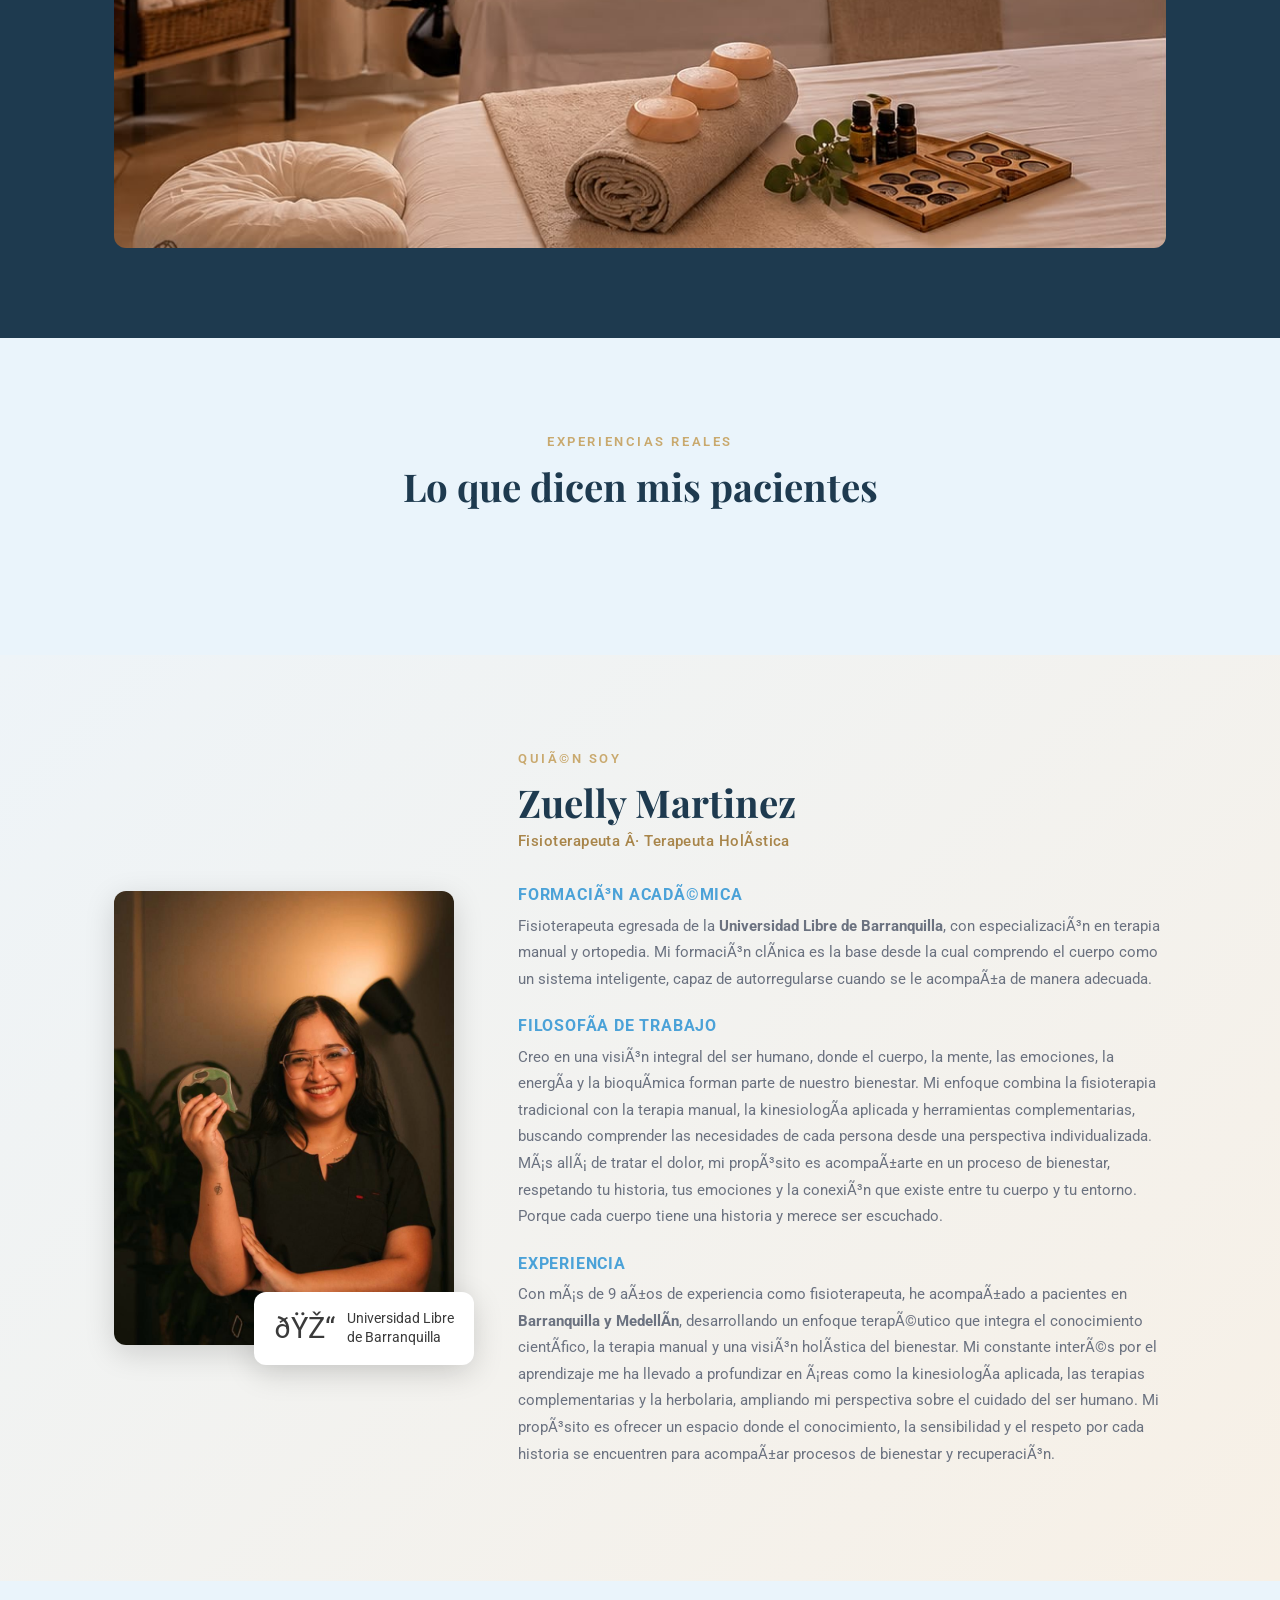
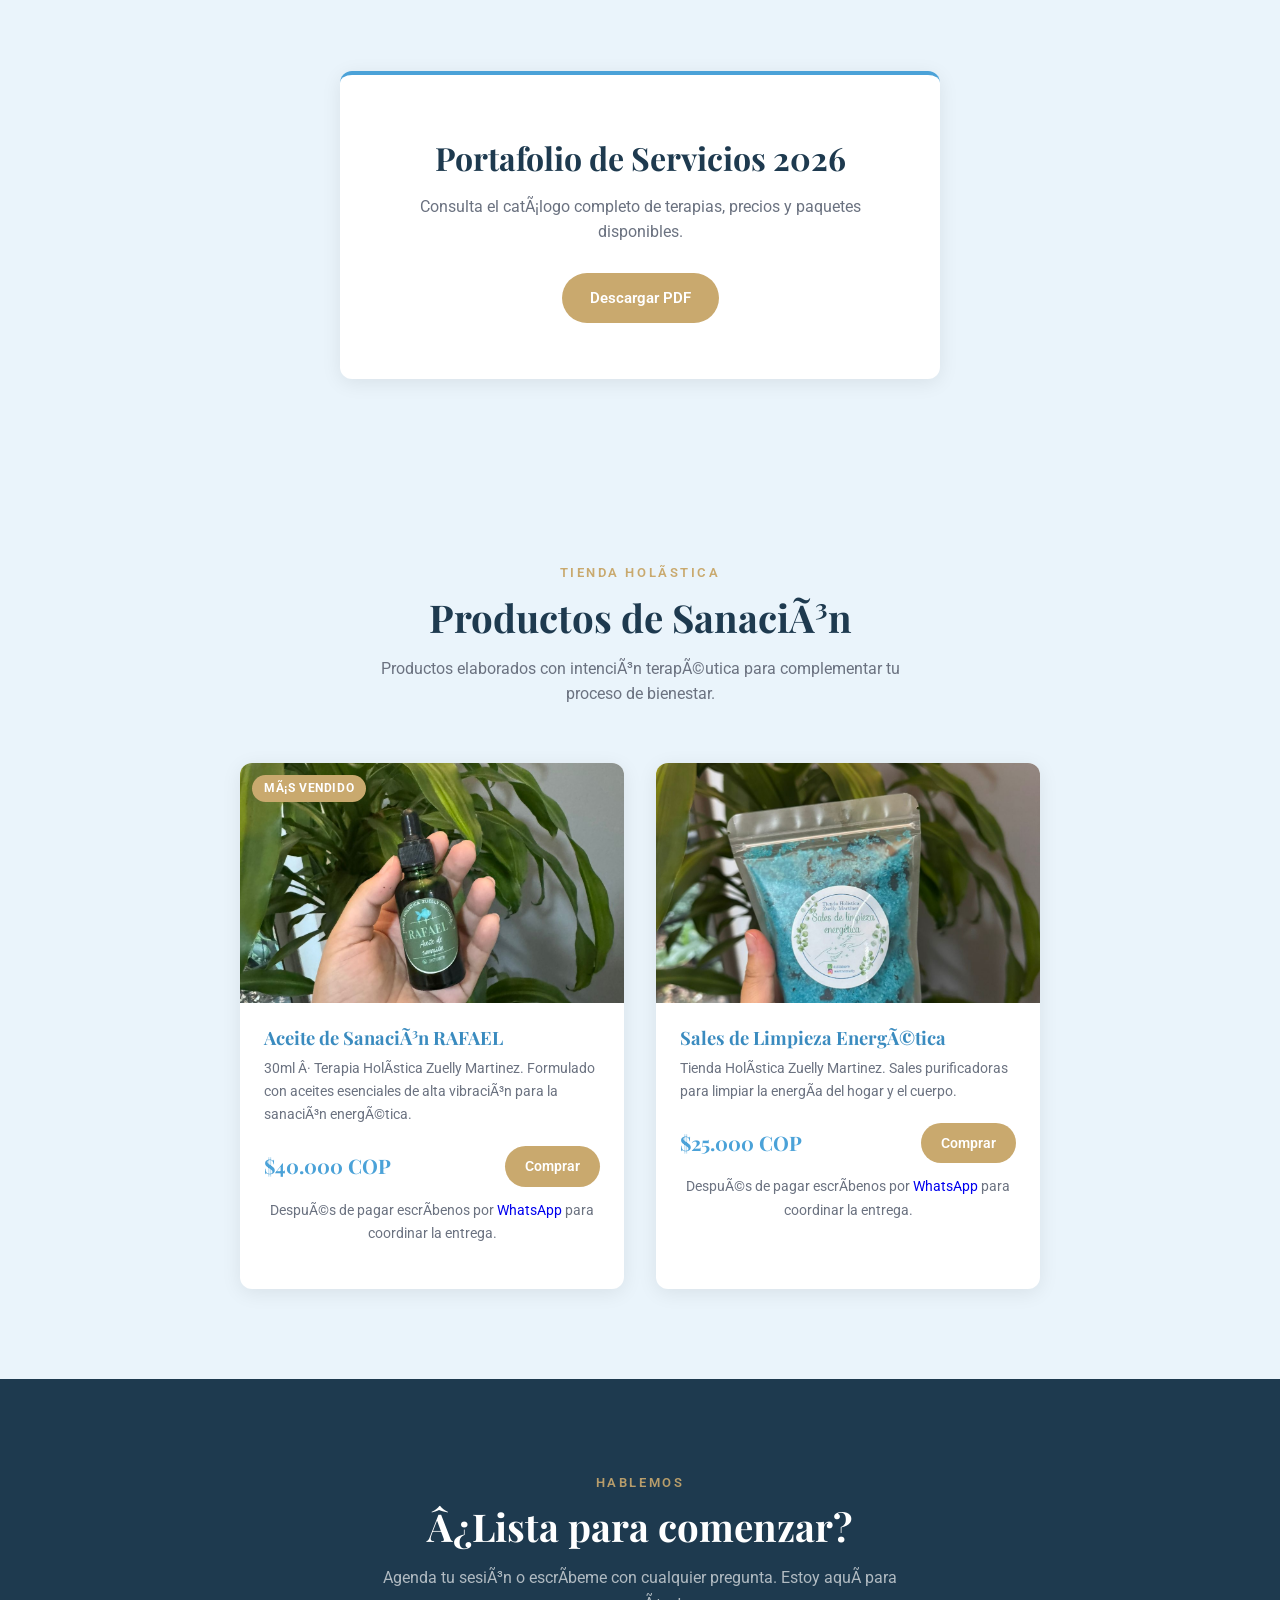
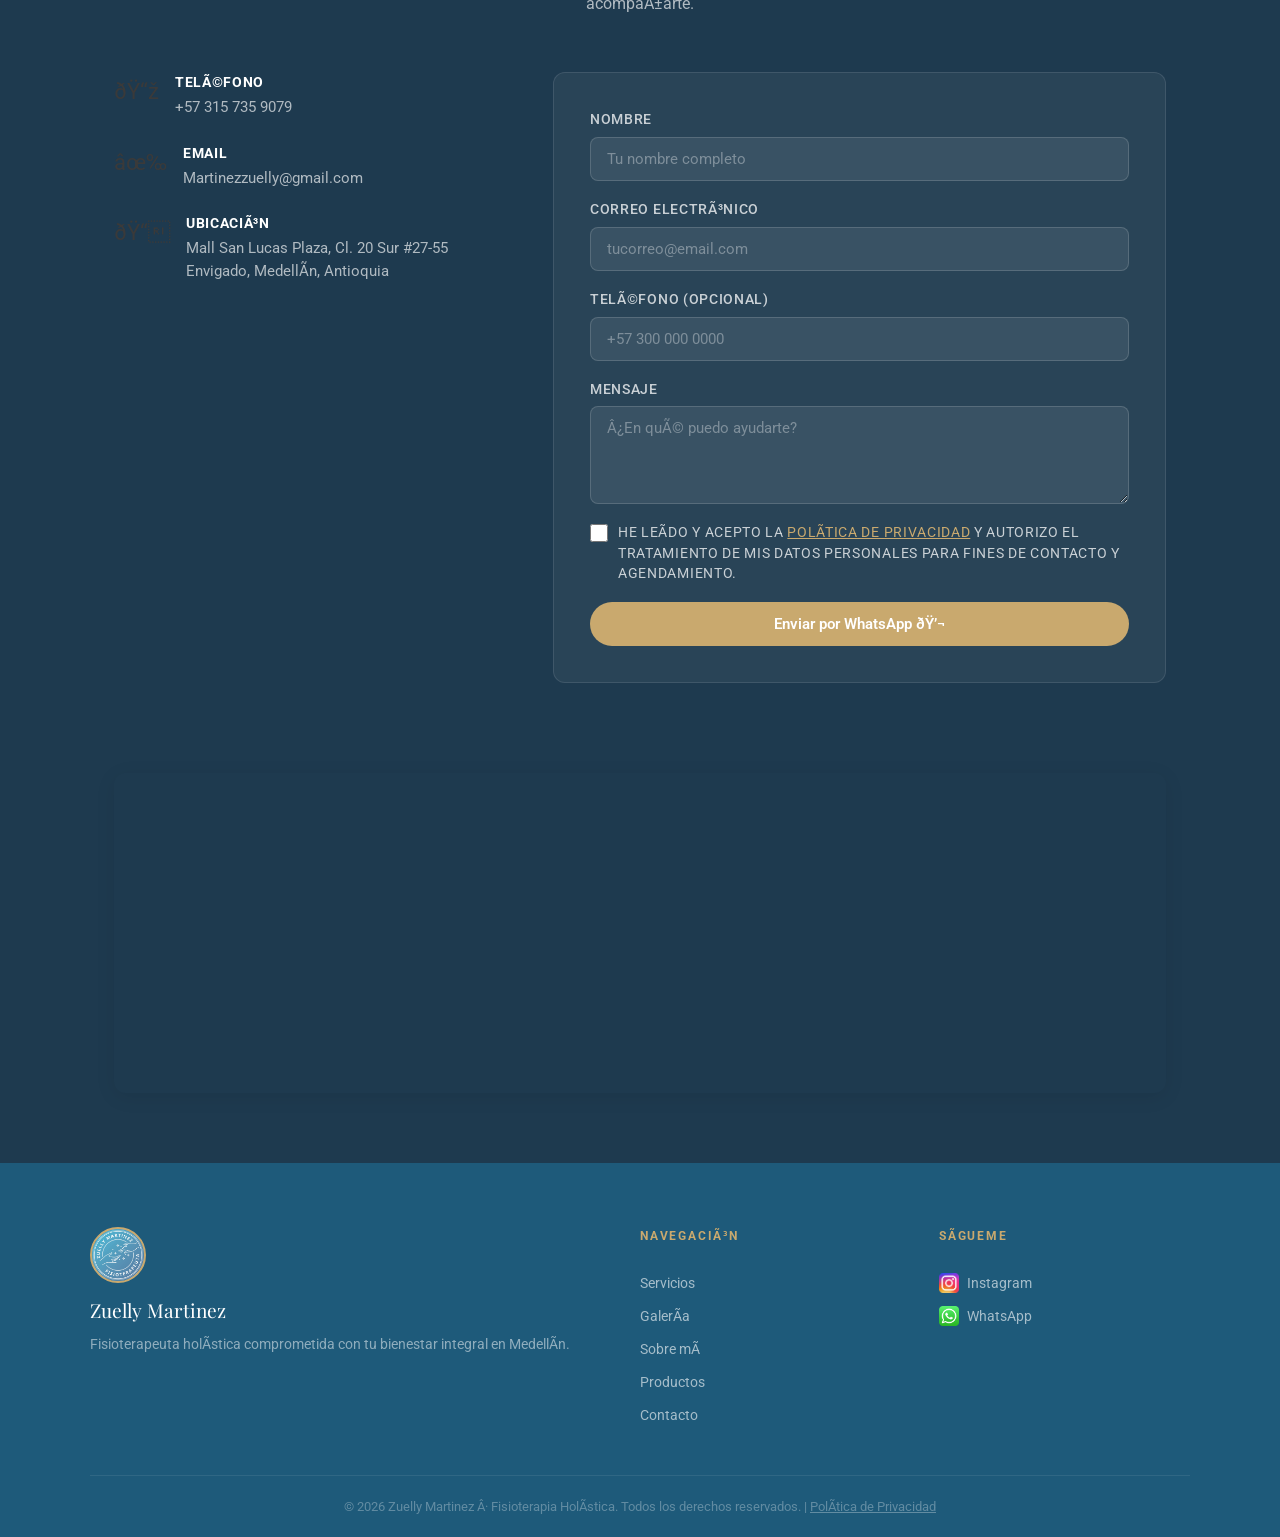
==== commit 03c68483: "Mejoras en galería, sección sobre mí y mapa" ====
--- a/index.html
+++ b/index.html
@@ -192,7 +192,7 @@
         </div>
 
         <div class="servicio-card animar">
-          <h3>Terapias sistemicas familiares</h3>
+          <h3>Terapias Sistemicas Familiares</h3>
           <p>En este proceso, puedes reconocer patrones heredados y liberar cargas emocionales.</p>
         </div>
 
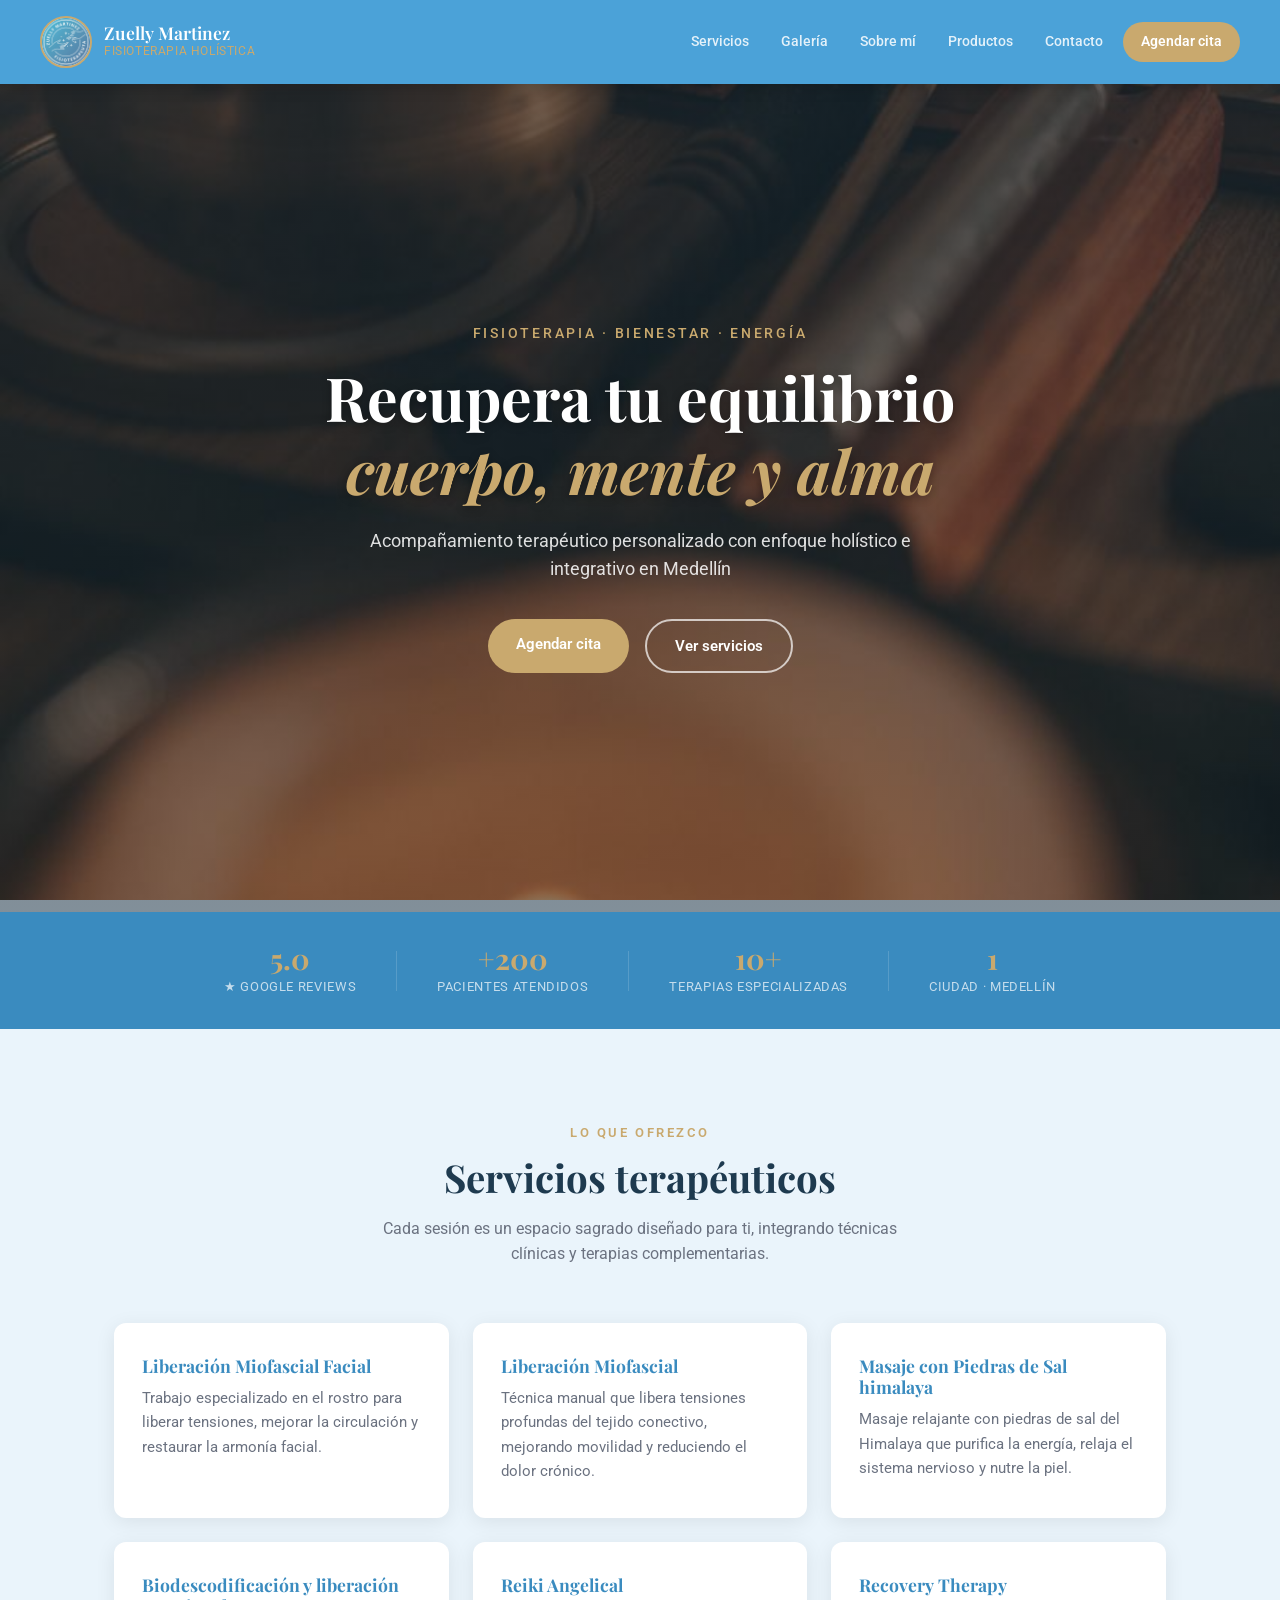
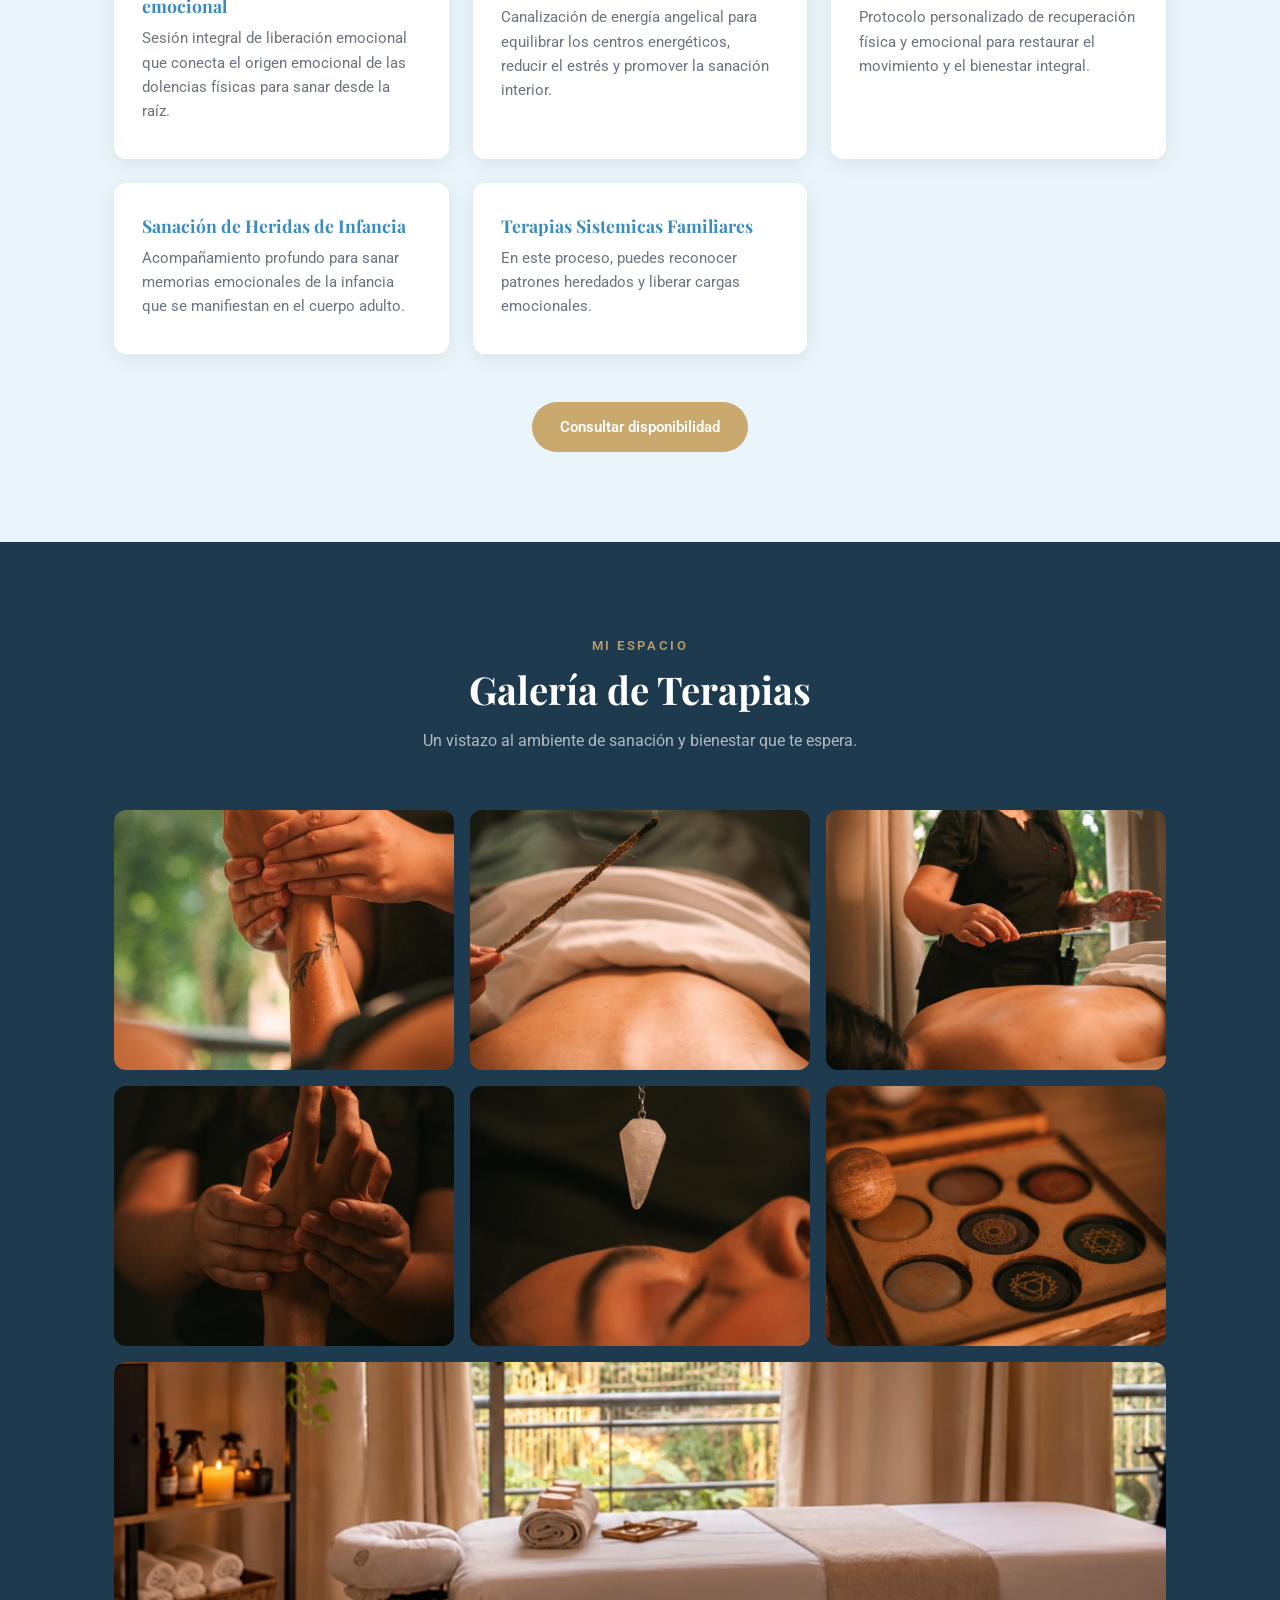
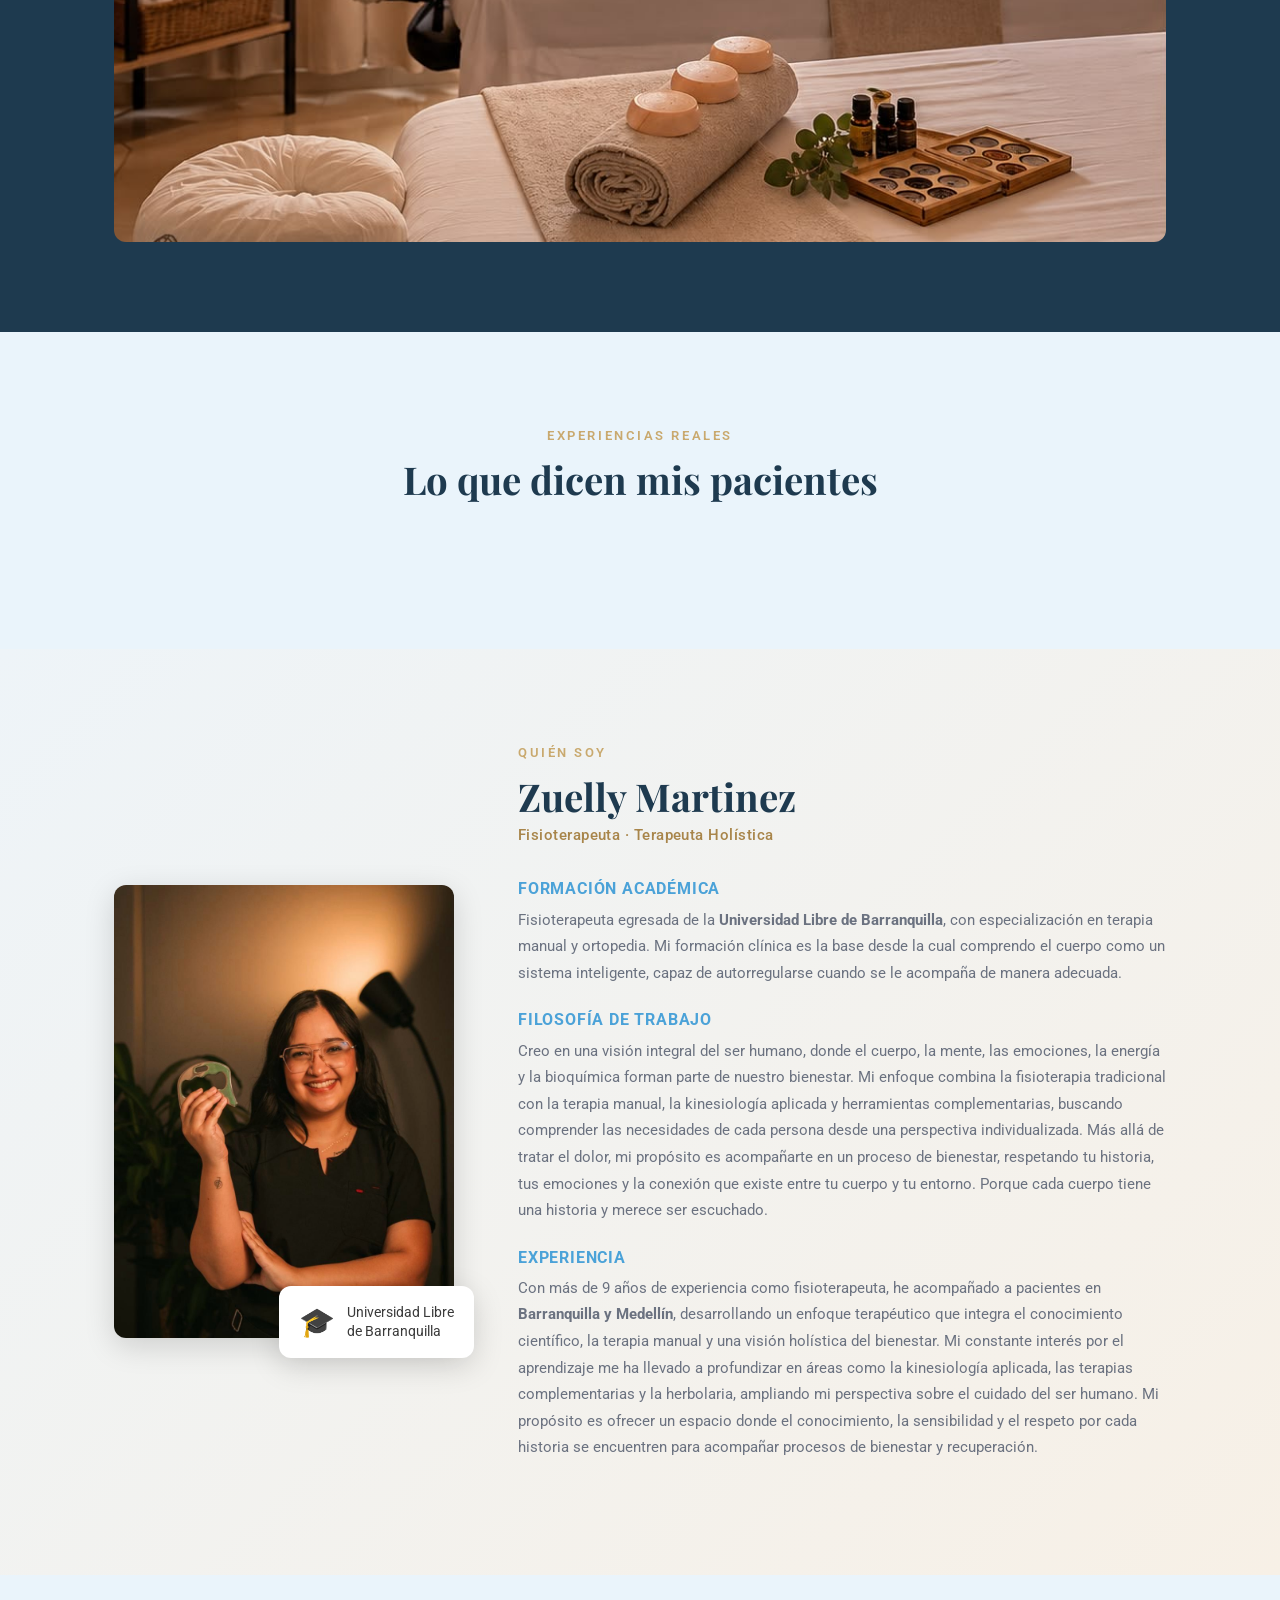
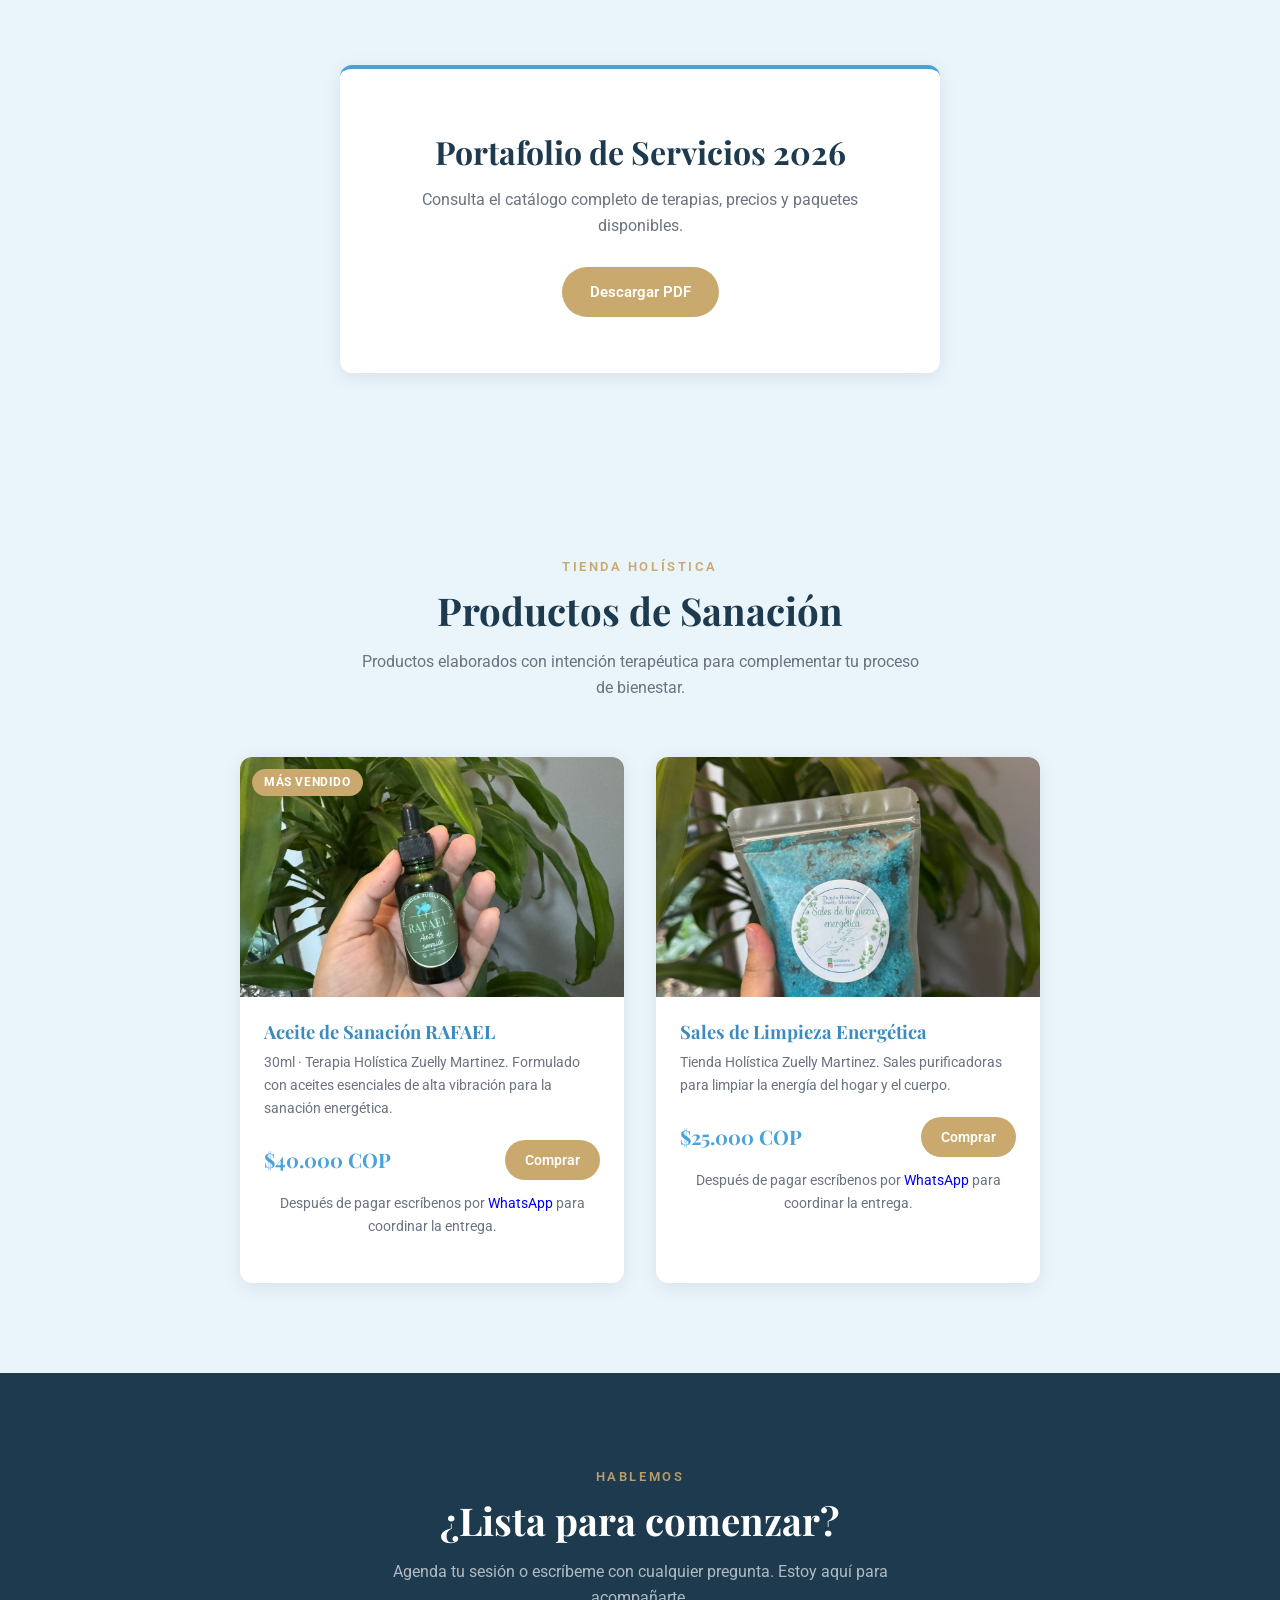
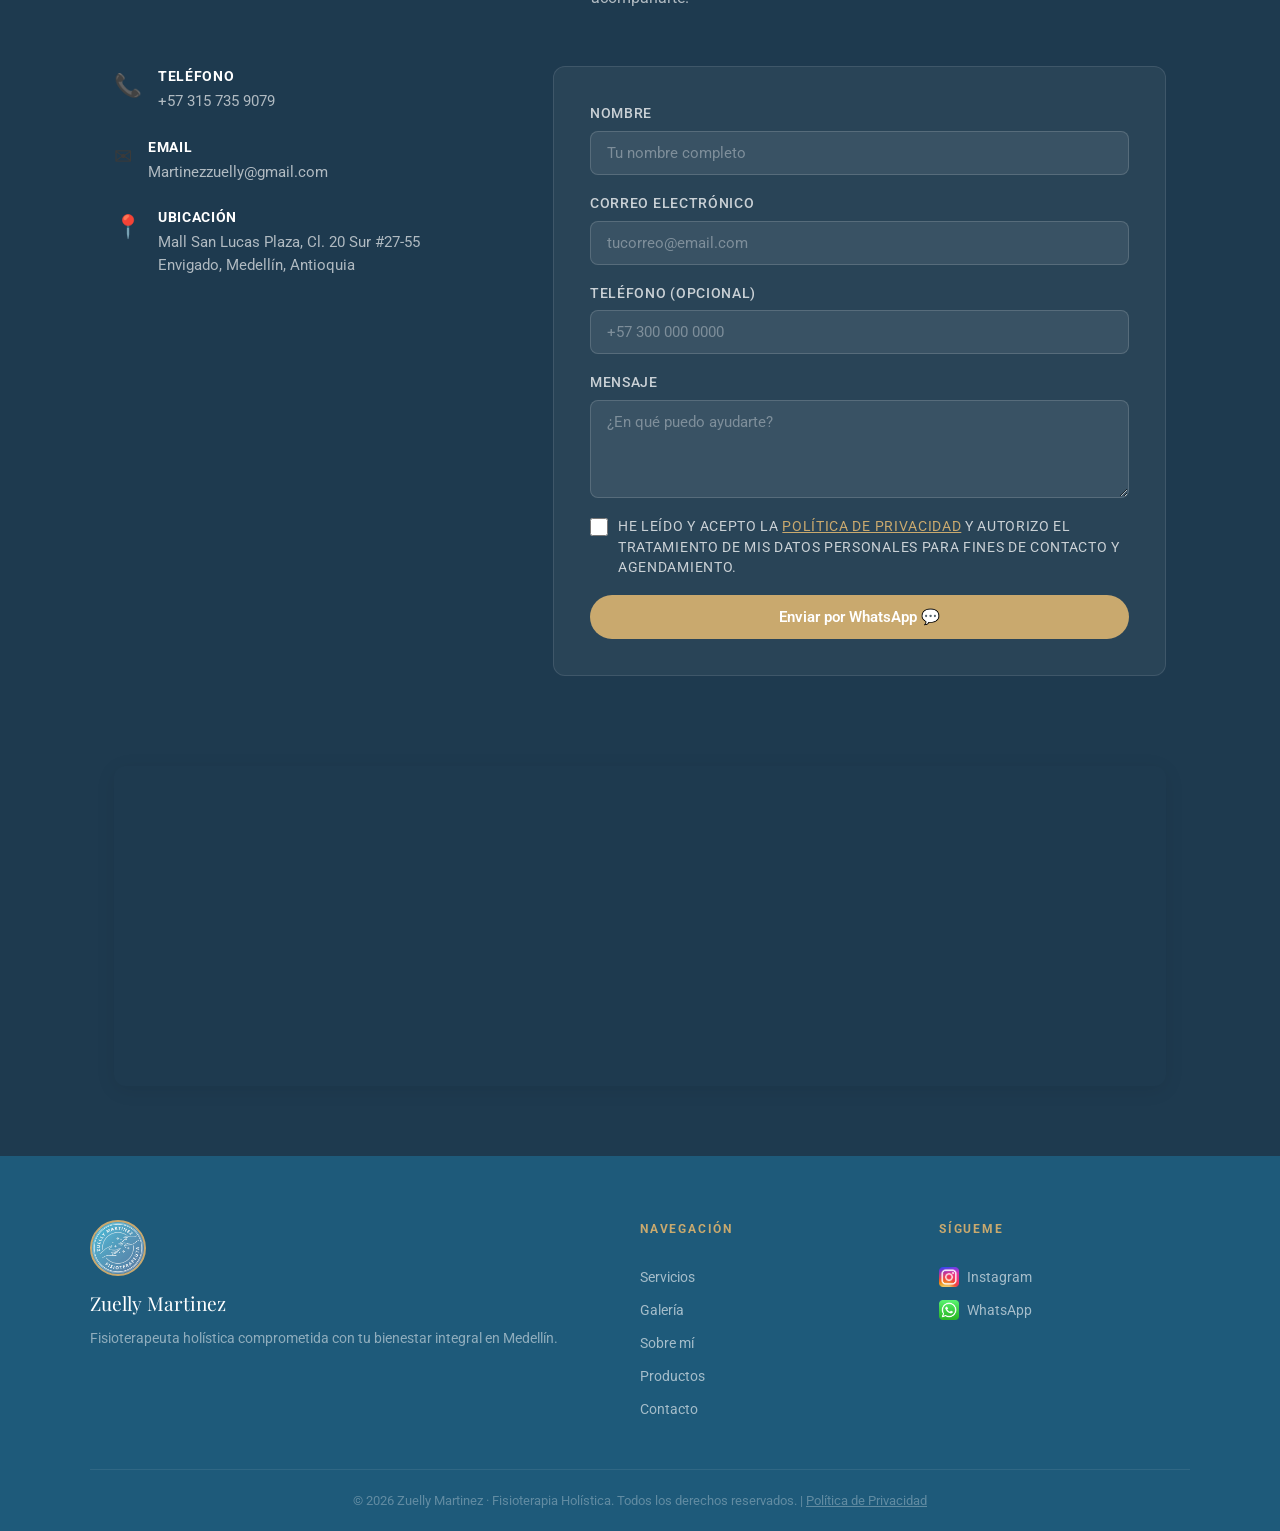
==== commit 7412bda2: "Agrega og-image.jpg para vista previa al compartir" ====
--- a/index.html
+++ b/index.html
@@ -1,6 +1,7 @@
 <!DOCTYPE html>
 <html lang="es">
 <head>
+  <meta charset="UTF-8">
   <!-- Google Tag Manager -->
   <script>(function(w,d,s,l,i){w[l]=w[l]||[];w[l].push({'gtm.start':
   new Date().getTime(),event:'gtm.js'});var f=d.getElementsByTagName(s)[0],
@@ -27,8 +28,6 @@
   /></noscript>
   <!-- End Meta Pixel Code -->
 
-  <meta charset="UTF-8">
-
   <!-- ── Redirect: fuerza el dominio propio si alguien entra por vercel.app ── -->
   <script>
     if (window.location.hostname.includes('vercel.app')) {
@@ -53,16 +52,16 @@
   <meta property="og:title" content="Zuelly Martinez · Fisioterapia Holística en Medellín">
   <meta property="og:description" content="Fisioterapia holística en Medellín. Terapia manual, biodescodificación, Reiki angelical y más. Atención personalizada con Zuelly Martinez.">
   <meta property="og:url" content="https://www.zuellymartinez.com/">
-  <meta property="og:image" content="https://www.zuellymartinez.com/Imagen7.jpg">
-  <meta property="og:image:width" content="1600">
-  <meta property="og:image:height" content="1600">
+  <meta property="og:image" content="https://www.zuellymartinez.com/og-image.jpg">
+  <meta property="og:image:width" content="1200">
+  <meta property="og:image:height" content="630">
   <meta property="og:locale" content="es_CO">
 
   <!-- ── Twitter Card ── -->
-  <meta name="twitter:card" content="summary_large_image">
+  <meta name="twitter:card" content="summary">
   <meta name="twitter:title" content="Zuelly Martinez · Fisioterapia Holística en Medellín">
   <meta name="twitter:description" content="Fisioterapia holística en Medellín. Terapia manual, biodescodificación, Reiki angelical y más.">
-  <meta name="twitter:image" content="https://www.zuellymartinez.com/Imagen7.jpg">
+  <meta name="twitter:image" content="https://www.zuellymartinez.com/og-image.jpg">
 
   <!-- ── Datos estructurados para Google (ficha de negocio local) ── -->
   <script type="application/ld+json">
